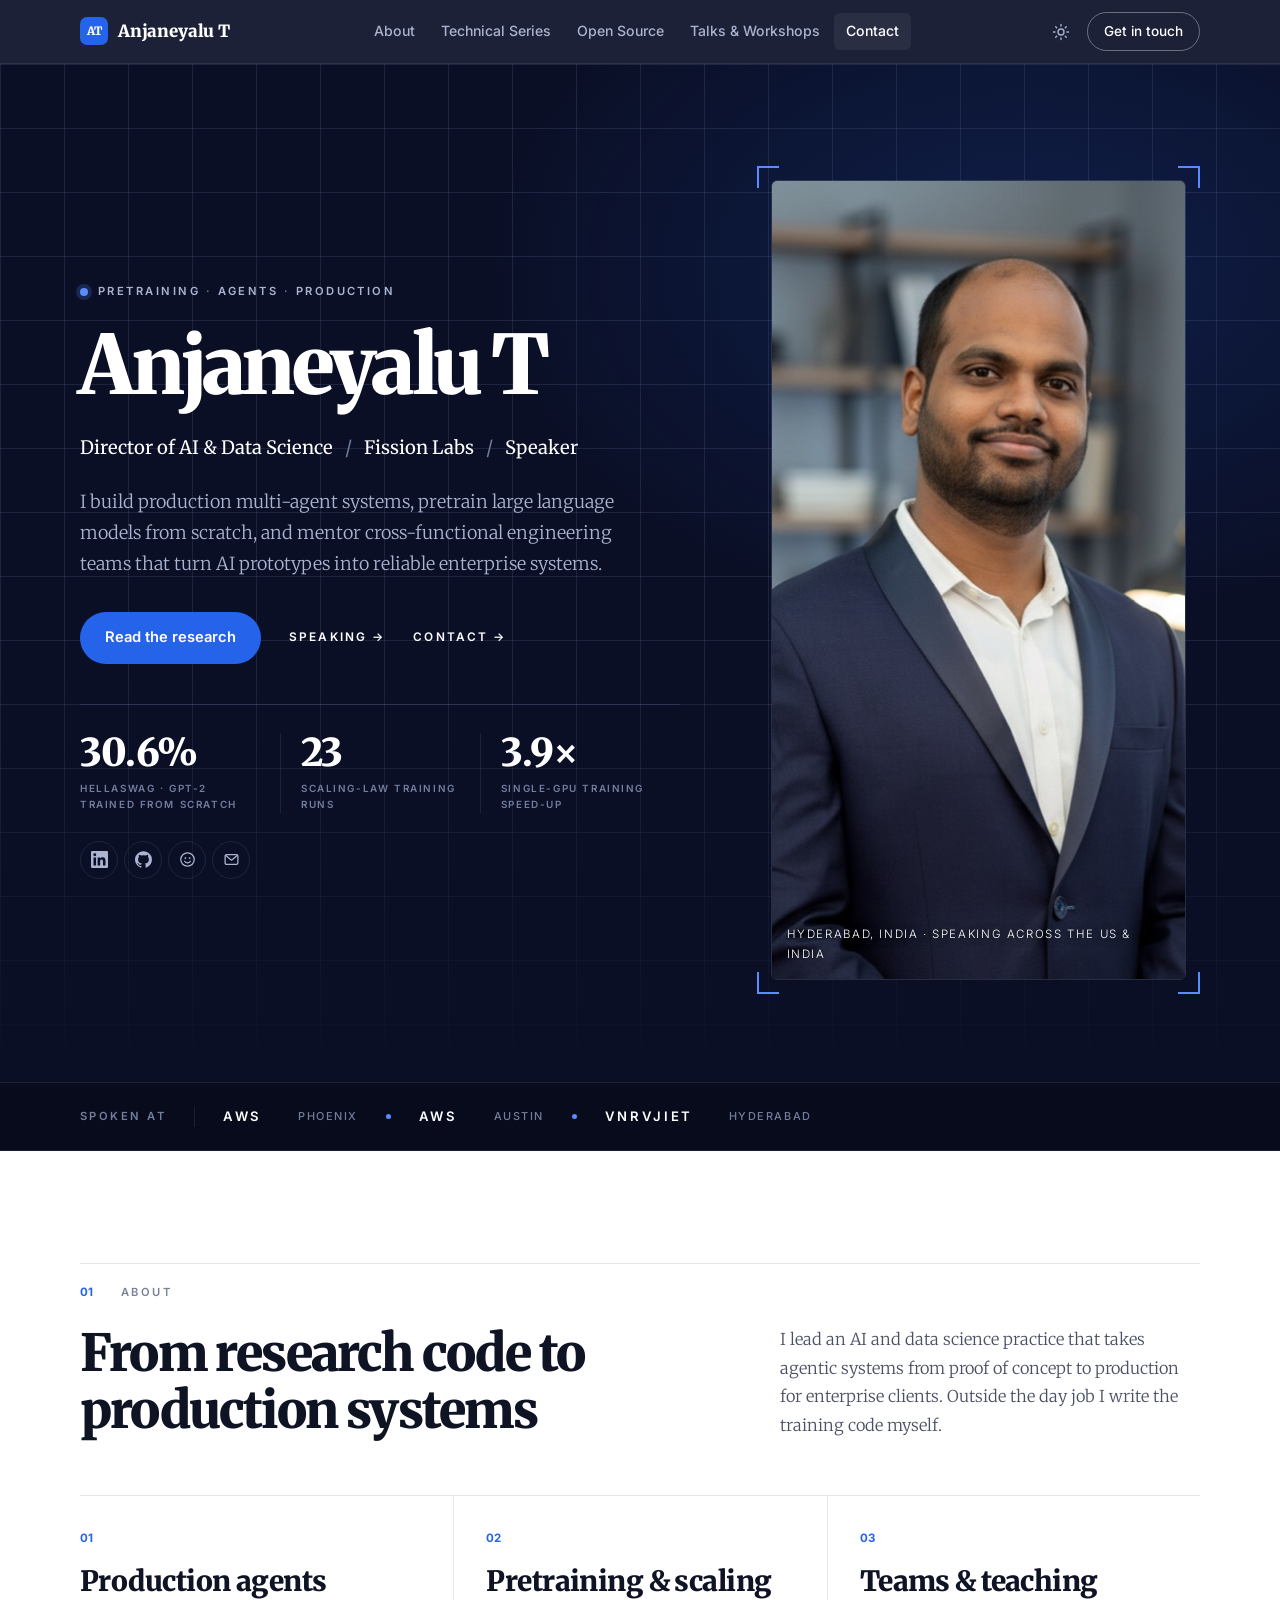
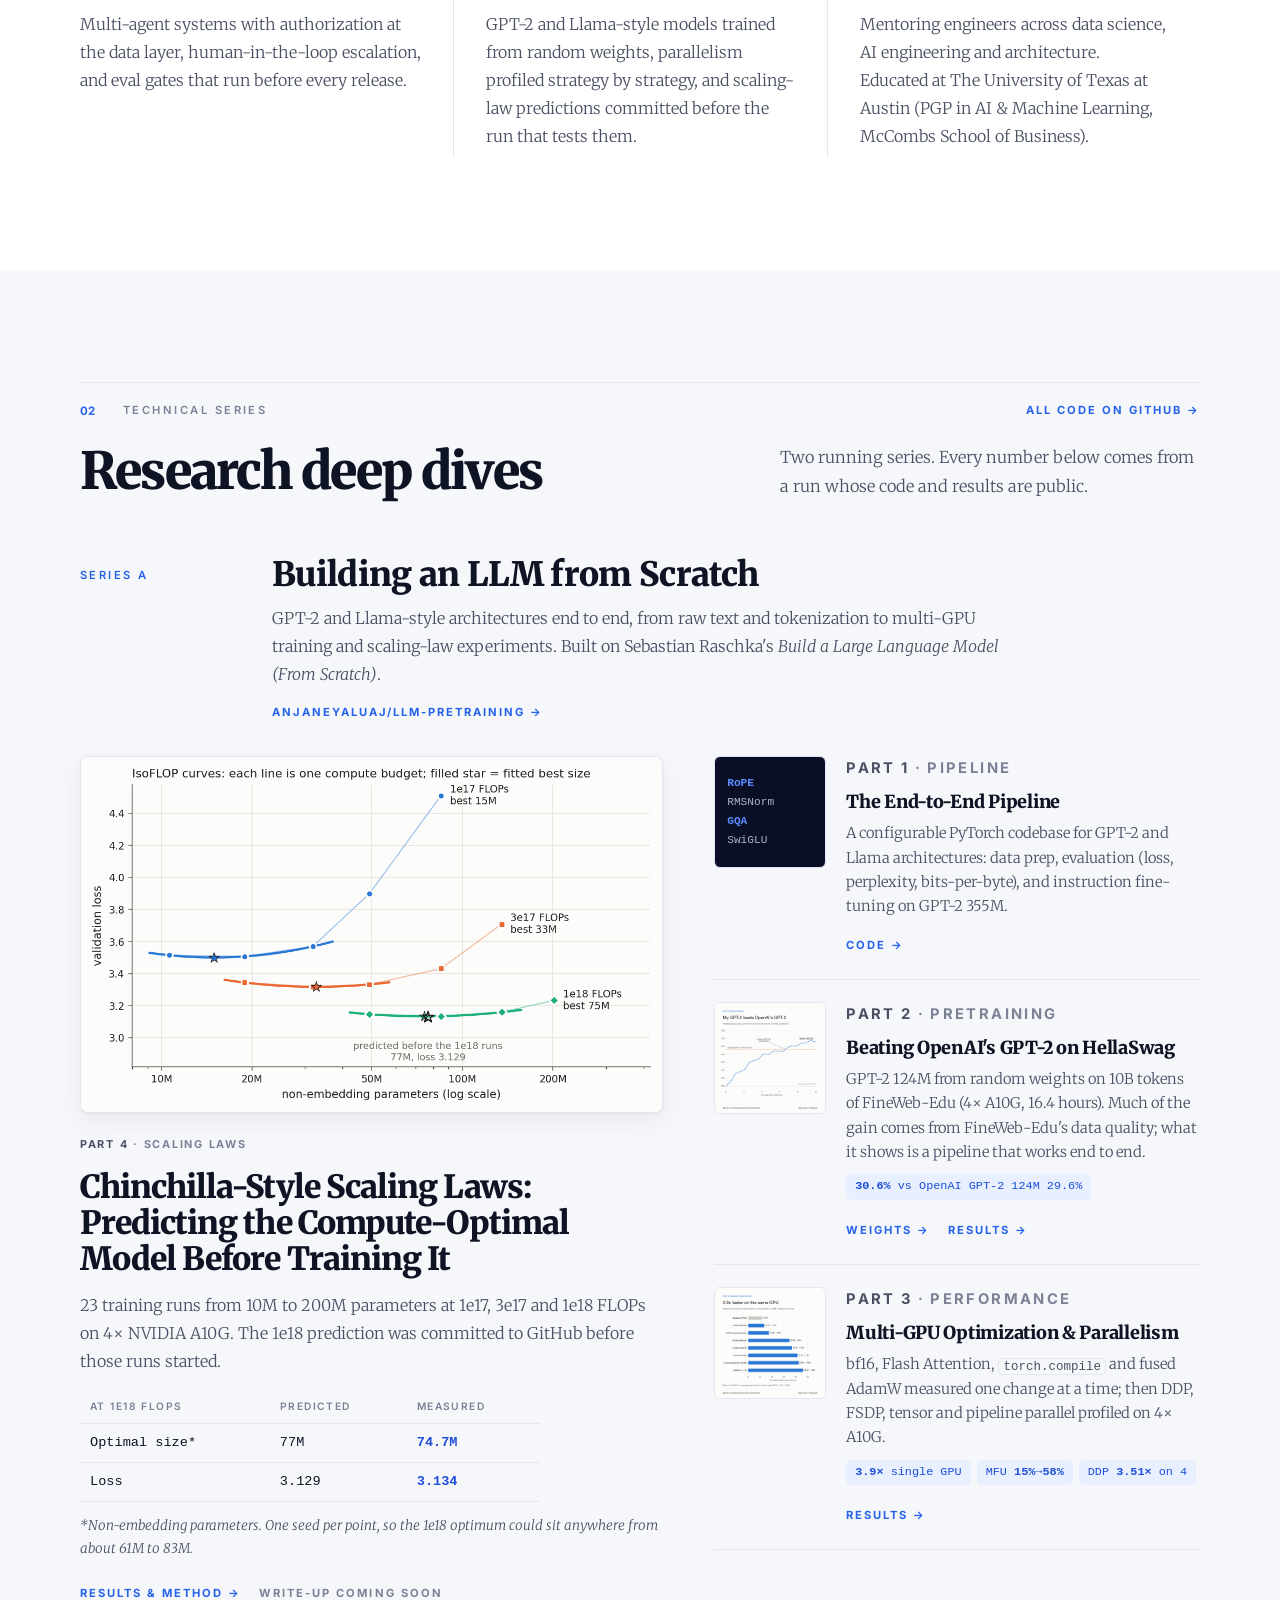
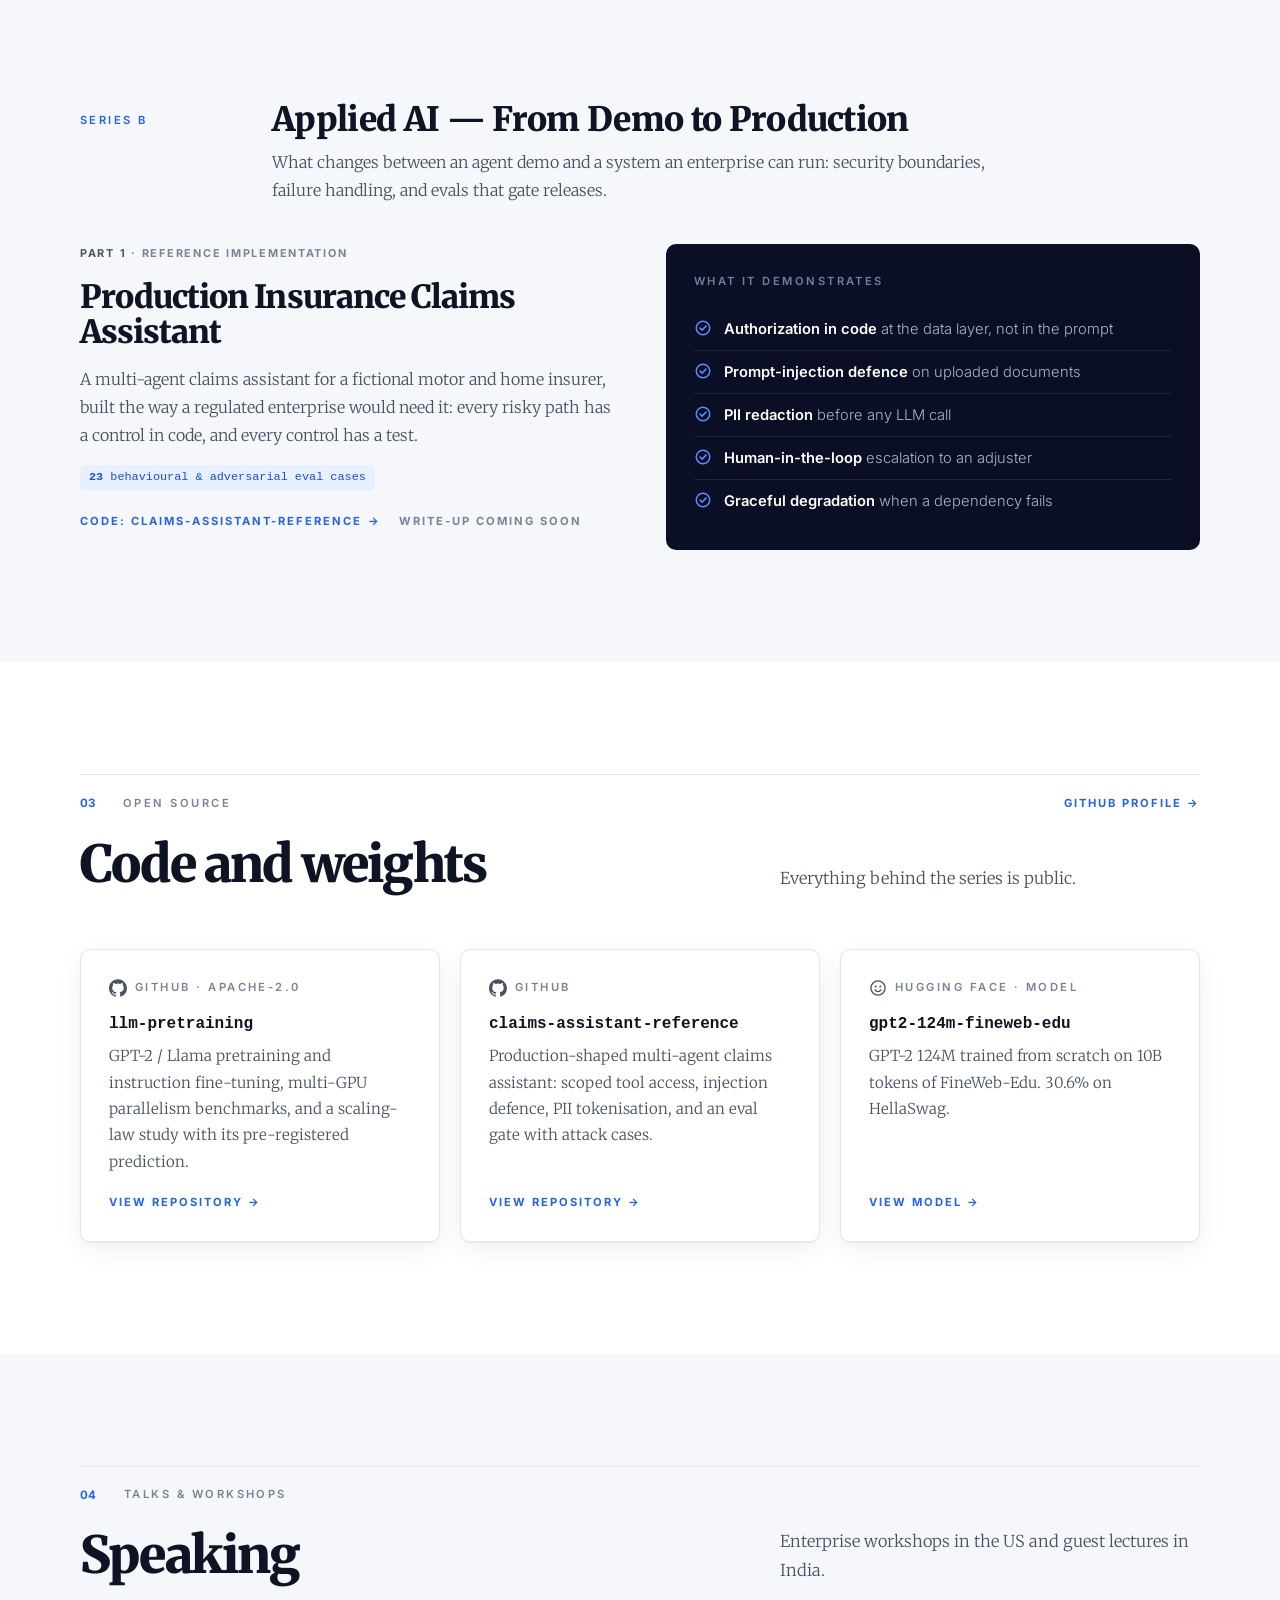
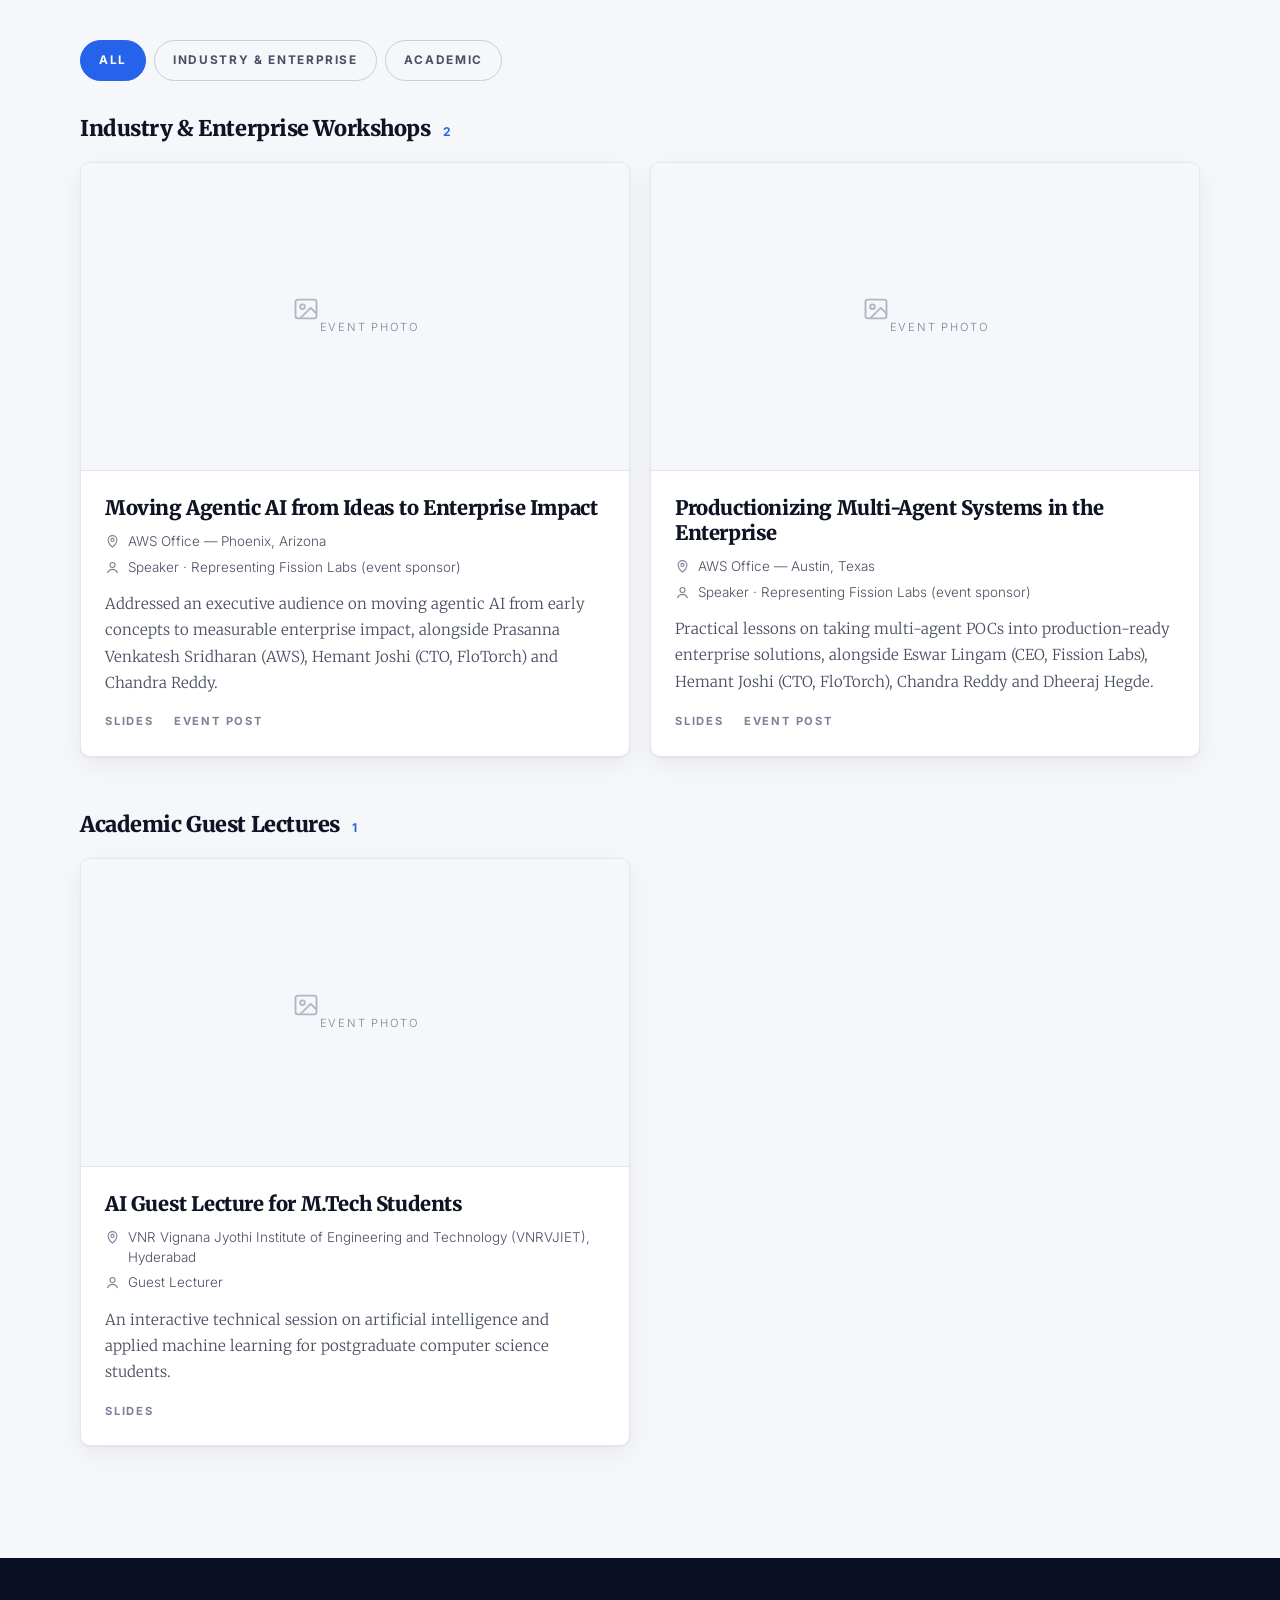
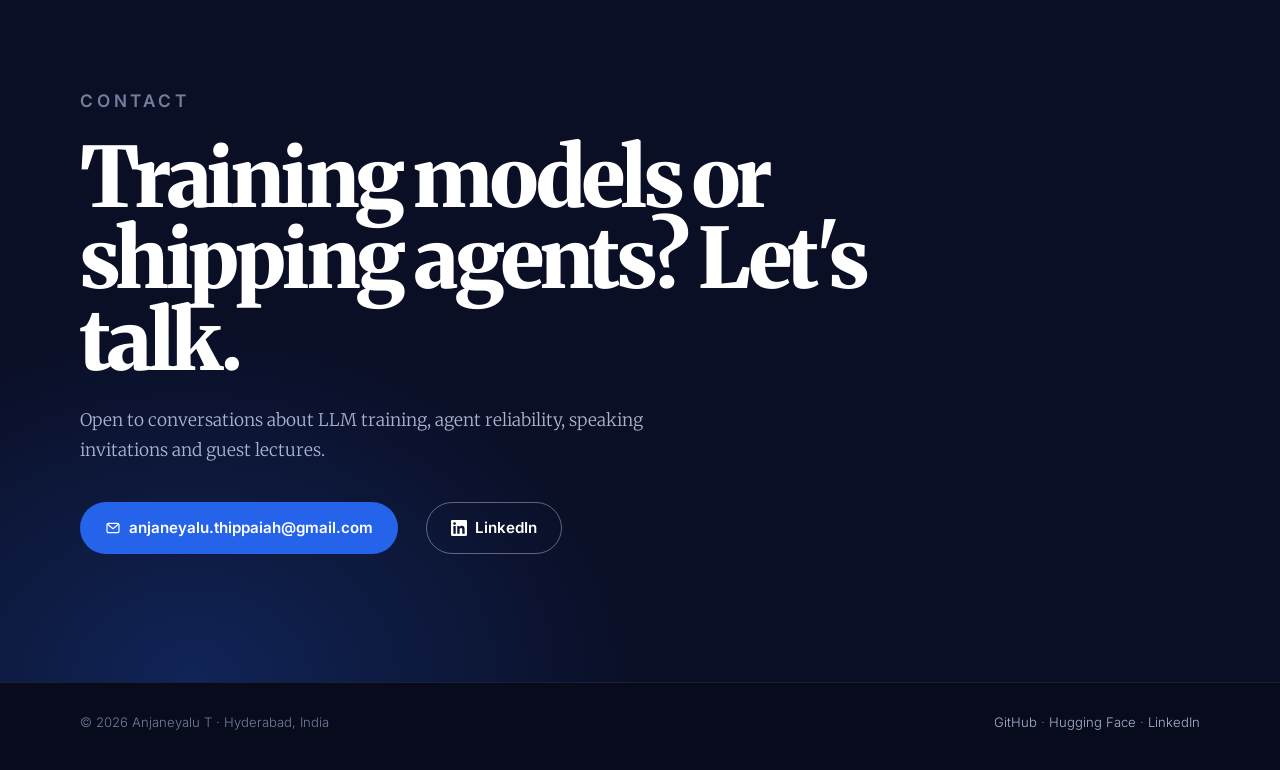
==== index.html @ 9c10d1bd "Redesign: navy hero, stats row, spoken-at strip, numbered sections, chart covers Co-Authored-By: Cla" ====
<!doctype html>
<html lang="en" data-theme="light">
<head>
  <meta charset="utf-8">
  <meta name="viewport" content="width=device-width, initial-scale=1">

  <!-- ===== SEO ===== -->
  <!-- When you connect a custom domain, replace every https://anjaneyaluaj.github.io/ below with it. -->
  <title>Anjaneyalu T — AI &amp; Data Science Leader</title>
  <meta name="description" content="Anjaneyalu T, Director of AI and Data Science at Fission Labs. Production multi-agent systems, LLM pretraining from scratch, scaling-law experiments, and engineering leadership. Hyderabad, India.">
  <meta name="author" content="Anjaneyalu T">
  <meta name="keywords" content="Anjaneyalu T, Anjaneyalu Thippaiah, AI, LLM, pretraining, GPT-2, scaling laws, multi-agent systems, Fission Labs, Hyderabad">
  <meta name="robots" content="index, follow">
  <link rel="canonical" href="https://anjaneyaluaj.github.io/">
  <meta name="theme-color" content="#0a0f26">

  <!-- ===== OpenGraph (LinkedIn, Slack, WhatsApp) ===== -->
  <meta property="og:type" content="profile">
  <meta property="og:site_name" content="Anjaneyalu T">
  <meta property="og:title" content="Anjaneyalu T — AI &amp; Data Science Leader">
  <meta property="og:description" content="Production multi-agent systems, LLMs pretrained from scratch, and the engineering teams that ship them. Director of AI and Data Science at Fission Labs.">
  <meta property="og:url" content="https://anjaneyaluaj.github.io/">
  <meta property="og:image" content="https://anjaneyaluaj.github.io/assets/og-image.png">
  <meta property="og:image:width" content="1200">
  <meta property="og:image:height" content="630">
  <meta property="og:image:alt" content="Anjaneyalu T — Director of AI and Data Science">
  <meta property="profile:first_name" content="Anjaneyalu">
  <meta name="twitter:card" content="summary_large_image">
  <meta name="twitter:title" content="Anjaneyalu T — AI &amp; Data Science Leader">
  <meta name="twitter:description" content="Production multi-agent systems, LLMs pretrained from scratch, and the engineering teams that ship them.">
  <meta name="twitter:image" content="https://anjaneyaluaj.github.io/assets/og-image.png">

  <!-- ===== Structured data (Google knowledge panel) ===== -->
  <script type="application/ld+json">
  {
    "@context": "https://schema.org",
    "@type": "Person",
    "name": "Anjaneyalu T",
    "alternateName": "Anjaneyalu Thippaiah",
    "jobTitle": "Director of AI and Data Science",
    "worksFor": { "@type": "Organization", "name": "Fission Labs" },
    "address": { "@type": "PostalAddress", "addressLocality": "Hyderabad", "addressCountry": "IN" },
    "alumniOf": { "@type": "CollegeOrUniversity", "name": "The University of Texas at Austin" },
    "url": "https://anjaneyaluaj.github.io/",
    "email": "mailto:anjaneyalu.thippaiah@gmail.com",
    "image": "https://anjaneyaluaj.github.io/assets/aj.jpg",
    "sameAs": [
      "https://www.linkedin.com/in/anjaneyalu-t-83615661",
      "https://github.com/AnjaneyaluAJ",
      "https://huggingface.co/Anjaneyalu"
    ]
  }
  </script>

  <link rel="icon" href="assets/favicon.svg" type="image/svg+xml">

  <!-- Set the theme before first paint (light by default; remembers the toggle) -->
  <script>
    try { var t = localStorage.getItem('theme'); if (t === 'dark' || t === 'light') document.documentElement.setAttribute('data-theme', t); } catch (e) {}
  </script>

  <link rel="preconnect" href="https://fonts.googleapis.com">
  <link rel="preconnect" href="https://fonts.gstatic.com" crossorigin>
  <link href="https://fonts.googleapis.com/css2?family=Inter:wght@400;500;600;700&family=Merriweather:wght@300;400;700;900&display=swap" rel="stylesheet">
  <link rel="stylesheet" href="assets/style.css">
</head>

<body>
  <!-- Icon sprite: referenced below with <svg><use href="#i-name"/></svg> -->
  <svg width="0" height="0" style="position:absolute" aria-hidden="true">
    <symbol id="i-linkedin" viewBox="0 0 24 24"><path fill="currentColor" d="M20.45 20.45h-3.56v-5.57c0-1.33-.02-3.04-1.85-3.04-1.85 0-2.14 1.45-2.14 2.94v5.67H9.35V9h3.41v1.56h.05c.48-.9 1.64-1.85 3.37-1.85 3.6 0 4.27 2.37 4.27 5.46v6.28zM5.34 7.43a2.06 2.06 0 1 1 0-4.130 2.06 2.06 0 0 1 0 4.13zM7.12 20.45H3.56V9h3.56v11.45zM22.22 0H1.77C.79 0 0 .77 0 1.73v20.54C0 23.23.79 24 1.77 24h20.45c.98 0 1.78-.77 1.78-1.73V1.73C24 .77 23.2 0 22.22 0z"/></symbol>
    <symbol id="i-github" viewBox="0 0 24 24"><path fill="currentColor" d="M12 .3a12 12 0 0 0-3.8 23.38c.6.12.83-.26.83-.57L9 21.07c-3.34.72-4.04-1.61-4.04-1.61-.55-1.39-1.34-1.76-1.34-1.76-1.08-.74.09-.73.09-.73 1.2.09 1.83 1.24 1.83 1.24 1.07 1.83 2.81 1.3 3.5 1 .1-.78.42-1.31.76-1.61-2.67-.3-5.47-1.33-5.47-5.93 0-1.31.47-2.38 1.24-3.22-.14-.3-.54-1.52.1-3.18 0 0 1-.32 3.3 1.23a11.5 11.5 0 0 1 6 0c2.28-1.55 3.29-1.23 3.29-1.23.64 1.66.24 2.88.12 3.18a4.65 4.65 0 0 1 1.23 3.22c0 4.61-2.8 5.63-5.48 5.92.42.36.81 1.1.81 2.22l-.01 3.29c0 .31.2.69.82.57A12 12 0 0 0 12 .3"/></symbol>
    <symbol id="i-hf" viewBox="0 0 24 24"><g fill="none" stroke="currentColor" stroke-width="1.8" stroke-linecap="round"><circle cx="12" cy="12" r="9.5"/><path d="M8 14.5c1 1.6 2.4 2.4 4 2.4s3-.8 4-2.4"/></g><circle cx="9" cy="10" r="1.3" fill="currentColor"/><circle cx="15" cy="10" r="1.3" fill="currentColor"/></symbol>
    <symbol id="i-mail" viewBox="0 0 24 24"><g fill="none" stroke="currentColor" stroke-width="1.8" stroke-linejoin="round"><rect x="3" y="5" width="18" height="14" rx="2"/><path d="m3.5 6 8.5 7 8.5-7"/></g></symbol>
    <symbol id="i-pin" viewBox="0 0 24 24"><g fill="none" stroke="currentColor" stroke-width="1.8"><path d="M12 21s7-6.1 7-11.5A7 7 0 0 0 5 9.5C5 14.9 12 21 12 21z"/><circle cx="12" cy="9.5" r="2.5"/></g></symbol>
    <symbol id="i-user" viewBox="0 0 24 24"><g fill="none" stroke="currentColor" stroke-width="1.8"><circle cx="12" cy="8" r="4"/><path d="M4 21c1.5-4 4.5-6 8-6s6.5 2 8 6"/></g></symbol>
    <symbol id="i-image" viewBox="0 0 24 24"><g fill="none" stroke="currentColor" stroke-width="1.6" stroke-linejoin="round"><rect x="3" y="4" width="18" height="16" rx="2"/><circle cx="9" cy="10" r="2"/><path d="m21 16-5-5-9 9"/></g></symbol>
    <symbol id="i-check" viewBox="0 0 24 24"><g fill="none" stroke="currentColor" stroke-width="2" stroke-linecap="round" stroke-linejoin="round"><circle cx="12" cy="12" r="9"/><path d="m8 12 2.8 2.8L16 9.5"/></g></symbol>
  </svg>

  <a class="skip-link" href="#main">Skip to content</a>

  <!-- ================= NAV ================= -->
  <header class="nav">
    <div class="container">
      <a class="brand" href="#top"><span class="brand-mark">AT</span>Anjaneyalu T</a>
      <nav aria-label="Primary">
        <ul class="nav-links" id="nav-links">
          <li><a href="#about">About</a></li>
          <li><a href="#series">Technical Series</a></li>
          <li><a href="#open-source">Open Source</a></li>
          <li><a href="#talks">Talks &amp; Workshops</a></li>
          <li><a href="#contact">Contact</a></li>
        </ul>
      </nav>
      <div class="nav-actions">
        <button class="icon-btn theme-toggle" id="theme-toggle" type="button" aria-label="Switch to dark mode">
          <svg class="sun" viewBox="0 0 24 24" fill="none" stroke="currentColor" stroke-width="1.8" stroke-linecap="round"><circle cx="12" cy="12" r="4"/><path d="M12 2v2M12 20v2M4.9 4.9l1.4 1.4M17.7 17.7l1.4 1.4M2 12h2M20 12h2M4.9 19.1l1.4-1.4M17.7 6.3l1.4-1.4"/></svg>
          <svg class="moon" viewBox="0 0 24 24" fill="none" stroke="currentColor" stroke-width="1.8" stroke-linejoin="round"><path d="M20.5 14.5A8.5 8.5 0 0 1 9.5 3.5a8.5 8.5 0 1 0 11 11z"/></svg>
        </button>
        <a class="nav-cta" href="#contact">Get in touch</a>
        <button class="icon-btn menu-toggle" id="menu-toggle" type="button" aria-label="Open menu" aria-expanded="false" aria-controls="nav-links">
          <svg viewBox="0 0 24 24" fill="none" stroke="currentColor" stroke-width="1.8" stroke-linecap="round"><path d="M4 7h16M4 12h16M4 17h16"/></svg>
        </button>
      </div>
    </div>
  </header>

  <main id="main">

    <!-- ================= HERO ================= -->
    <section class="hero" id="top">
      <div class="container">
        <div>
          <div class="hero-eyebrow">
            <span class="dot"></span>
            <p class="label">Pretraining <span class="sep">·</span> Agents <span class="sep">·</span> Production</p>
          </div>
          <h1>Anjaneyalu T</h1>
          <p class="roles">
            <span>Director of AI &amp; Data Science</span><span class="slash">/</span>
            <span>Fission Labs</span><span class="slash">/</span>
            <span>Speaker</span>
          </p>
          <p class="bio">
            I build production multi-agent systems, pretrain large language models from scratch, and mentor
            cross-functional engineering teams that turn AI prototypes into reliable enterprise systems.
          </p>
          <div class="hero-actions">
            <a class="pill" href="#series">Read the research</a>
            <a class="arrow-link" href="#talks">Speaking →</a>
            <a class="arrow-link" href="#contact">Contact →</a>
          </div>

          <div class="stats">
            <div class="stat"><div class="stat-num">30.6%</div><p class="label">HellaSwag · GPT-2 trained from scratch</p></div>
            <div class="stat"><div class="stat-num">23</div><p class="label">Scaling-law training runs</p></div>
            <div class="stat"><div class="stat-num">3.9×</div><p class="label">Single-GPU training speed-up</p></div>
          </div>

          <div class="socials">
            <a href="https://www.linkedin.com/in/anjaneyalu-t-83615661" target="_blank" rel="noopener me" aria-label="LinkedIn"><svg><use href="#i-linkedin"/></svg></a>
            <a href="https://github.com/AnjaneyaluAJ" target="_blank" rel="noopener me" aria-label="GitHub"><svg><use href="#i-github"/></svg></a>
            <a href="https://huggingface.co/Anjaneyalu" target="_blank" rel="noopener me" aria-label="Hugging Face"><svg><use href="#i-hf"/></svg></a>
            <a href="mailto:anjaneyalu.thippaiah@gmail.com" aria-label="Email"><svg><use href="#i-mail"/></svg></a>
          </div>
        </div>

        <!-- To use a stage photo instead, swap the src (a 4:5 portrait crop looks best). -->
        <figure class="frame">
          <img src="assets/aj-hero.jpg" width="640" height="800" alt="Portrait of Anjaneyalu T">
          <span class="c tl"></span><span class="c tr"></span><span class="c bl"></span><span class="c br"></span>
          <figcaption>Hyderabad, India · Speaking across the US &amp; India</figcaption>
        </figure>
      </div>
    </section>

    <!-- ================= SPOKEN AT ================= -->
    <div class="strip" aria-label="Spoken at">
      <div class="container">
        <p class="label">Spoken at</p>
        <ul>
          <li>AWS<small>Phoenix</small></li>
          <li>AWS<small>Austin</small></li>
          <li>VNRVJIET<small>Hyderabad</small></li>
        </ul>
      </div>
    </div>

    <!-- ================= 01 ABOUT ================= -->
    <section class="section" id="about">
      <div class="container">
        <div class="sec-head">
          <div class="left"><span class="sec-num">01</span><p class="label">About</p></div>
        </div>
        <div class="sec-title">
          <h2>From research code to production systems</h2>
          <p>
            I lead an AI and data science practice that takes agentic systems from proof of concept to production
            for enterprise clients. Outside the day job I write the training code myself.
          </p>
        </div>
        <div class="pillars">
          <div class="pillar">
            <span class="n">01</span>
            <h3>Production agents</h3>
            <p>Multi-agent systems with authorization at the data layer, human-in-the-loop escalation, and eval gates that run before every release.</p>
          </div>
          <div class="pillar">
            <span class="n">02</span>
            <h3>Pretraining &amp; scaling</h3>
            <p>GPT-2 and Llama-style models trained from random weights, parallelism profiled strategy by strategy, and scaling-law predictions committed before the run that tests them.</p>
          </div>
          <div class="pillar">
            <span class="n">03</span>
            <h3>Teams &amp; teaching</h3>
            <p>Mentoring engineers across data science, AI engineering and architecture. Educated at The University of Texas at Austin (PGP in AI &amp; Machine Learning, McCombs School of Business).</p>
          </div>
        </div>
      </div>
    </section>

    <!-- ================= 02 TECHNICAL SERIES ================= -->
    <section class="section alt" id="series">
      <div class="container">
        <div class="sec-head">
          <div class="left"><span class="sec-num">02</span><p class="label">Technical Series</p></div>
          <a class="sec-link" href="https://github.com/AnjaneyaluAJ" target="_blank" rel="noopener">All code on GitHub →</a>
        </div>
        <div class="sec-title">
          <h2>Research deep dives</h2>
          <p>Two running series. Every number below comes from a run whose code and results are public.</p>
        </div>

        <!-- Series A -->
        <div class="series">
          <div class="series-intro">
            <p class="label">Series A</p>
            <div>
              <h3>Building an LLM from Scratch</h3>
              <p>
                GPT-2 and Llama-style architectures end to end, from raw text and tokenization to multi-GPU training
                and scaling-law experiments. Built on Sebastian Raschka's <em>Build a Large Language Model (From Scratch)</em>.
              </p>
              <a class="meta-link" href="https://github.com/AnjaneyaluAJ/llm-pretraining" target="_blank" rel="noopener">AnjaneyaluAJ/llm-pretraining →</a>
            </div>
          </div>

          <div class="feature-grid">
            <!-- Featured: Part 4 -->
            <article class="featured">
              <a class="cover" href="https://github.com/AnjaneyaluAJ/llm-pretraining/tree/main/results/step3_scaling" target="_blank" rel="noopener" style="display:block">
                <img src="assets/charts/isoflop.png" width="1080" height="660" alt="IsoFLOP curves at 1e17, 3e17 and 1e18 FLOPs, with the best model size marked on each" loading="lazy">
              </a>
              <p class="kicker">Part 4 <span class="muted">· Scaling laws</span></p>
              <h4>Chinchilla-Style Scaling Laws: Predicting the Compute-Optimal Model Before Training It</h4>
              <p>
                23 training runs from 10M to 200M parameters at 1e17, 3e17 and 1e18 FLOPs on 4× NVIDIA A10G. The 1e18
                prediction was committed to GitHub before those runs started.
              </p>
              <table class="pred">
                <thead><tr><th>At 1e18 FLOPs</th><th>Predicted</th><th>Measured</th></tr></thead>
                <tbody>
                  <tr><td>Optimal size*</td><td>77M</td><td class="hit">74.7M</td></tr>
                  <tr><td>Loss</td><td>3.129</td><td class="hit">3.134</td></tr>
                </tbody>
              </table>
              <p class="note">*Non-embedding parameters. One seed per point, so the 1e18 optimum could sit anywhere from about 61M to 83M.</p>
              <div class="read-more">
                <a href="https://github.com/AnjaneyaluAJ/llm-pretraining/tree/main/results/step3_scaling" target="_blank" rel="noopener">Results &amp; method →</a>
                <!-- TODO: link the write-up -->
                <span class="soon">Write-up coming soon</span>
              </div>
            </article>

            <!-- Parts 1–3 -->
            <div class="list">
              <article class="row">
                <div class="thumb code" aria-hidden="true"><span><b>RoPE</b></span><span>RMSNorm</span><span><b>GQA</b></span><span>SwiGLU</span></div>
                <div>
                  <p class="kicker">Part 1 <span class="muted">· Pipeline</span></p>
                  <h4>The End-to-End Pipeline</h4>
                  <p>A configurable PyTorch codebase for GPT-2 and Llama architectures: data prep, evaluation (loss, perplexity, bits-per-byte), and instruction fine-tuning on GPT-2 355M.</p>
                  <div class="read-more"><a href="https://github.com/AnjaneyaluAJ/llm-pretraining" target="_blank" rel="noopener">Code →</a></div>
                </div>
              </article>

              <article class="row">
                <div class="thumb"><img src="assets/charts/hellaswag.png" width="600" height="600" alt="" loading="lazy"></div>
                <div>
                  <p class="kicker">Part 2 <span class="muted">· Pretraining</span></p>
                  <h4>Beating OpenAI's GPT-2 on HellaSwag</h4>
                  <p>GPT-2 124M from random weights on 10B tokens of FineWeb-Edu (4× A10G, 16.4 hours). Much of the gain comes from FineWeb-Edu's data quality; what it shows is a pipeline that works end to end.</p>
                  <ul class="metrics"><li class="metric"><b>30.6%</b> vs OpenAI GPT-2 124M 29.6%</li></ul>
                  <div class="read-more">
                    <a href="https://huggingface.co/Anjaneyalu/gpt2-124m-fineweb-edu" target="_blank" rel="noopener">Weights →</a>
                    <a href="https://github.com/AnjaneyaluAJ/llm-pretraining/tree/main/results/gpt2_124m_fineweb" target="_blank" rel="noopener">Results →</a>
                  </div>
                </div>
              </article>

              <article class="row">
                <div class="thumb"><img src="assets/charts/speedup.png" width="600" height="600" alt="" loading="lazy"></div>
                <div>
                  <p class="kicker">Part 3 <span class="muted">· Performance</span></p>
                  <h4>Multi-GPU Optimization &amp; Parallelism</h4>
                  <p>bf16, Flash Attention, <code>torch.compile</code> and fused AdamW measured one change at a time; then DDP, FSDP, tensor and pipeline parallel profiled on 4× A10G.</p>
                  <ul class="metrics"><li class="metric"><b>3.9×</b> single GPU</li><li class="metric">MFU <b>15%→58%</b></li><li class="metric">DDP <b>3.51×</b> on 4</li></ul>
                  <div class="read-more"><a href="https://github.com/AnjaneyaluAJ/llm-pretraining/tree/main/results/step2_performance" target="_blank" rel="noopener">Results →</a></div>
                </div>
              </article>
            </div>
          </div>
        </div>

        <!-- Series B -->
        <div class="series">
          <div class="series-intro">
            <p class="label">Series B</p>
            <div>
              <h3>Applied AI — From Demo to Production</h3>
              <p>What changes between an agent demo and a system an enterprise can run: security boundaries, failure handling, and evals that gate releases.</p>
            </div>
          </div>

          <article class="split">
            <div>
              <p class="kicker">Part 1 <span class="muted">· Reference implementation</span></p>
              <h4>Production Insurance Claims Assistant</h4>
              <p>
                A multi-agent claims assistant for a fictional motor and home insurer, built the way a regulated
                enterprise would need it: every risky path has a control in code, and every control has a test.
              </p>
              <ul class="metrics"><li class="metric"><b>23</b> behavioural &amp; adversarial eval cases</li></ul>
              <div class="read-more">
                <a href="https://github.com/AnjaneyaluAJ/claims-assistant-reference" target="_blank" rel="noopener">Code: claims-assistant-reference →</a>
                <span class="soon">Write-up coming soon</span>
              </div>
            </div>
            <div class="panel">
              <p class="label">What it demonstrates</p>
              <ul>
                <li><svg><use href="#i-check"/></svg><span><b>Authorization in code</b> at the data layer, not in the prompt</span></li>
                <li><svg><use href="#i-check"/></svg><span><b>Prompt-injection defence</b> on uploaded documents</span></li>
                <li><svg><use href="#i-check"/></svg><span><b>PII redaction</b> before any LLM call</span></li>
                <li><svg><use href="#i-check"/></svg><span><b>Human-in-the-loop</b> escalation to an adjuster</span></li>
                <li><svg><use href="#i-check"/></svg><span><b>Graceful degradation</b> when a dependency fails</span></li>
              </ul>
            </div>
          </article>
        </div>
      </div>
    </section>

    <!-- ================= 03 OPEN SOURCE ================= -->
    <section class="section" id="open-source">
      <div class="container">
        <div class="sec-head">
          <div class="left"><span class="sec-num">03</span><p class="label">Open Source</p></div>
          <a class="sec-link" href="https://github.com/AnjaneyaluAJ" target="_blank" rel="noopener">GitHub profile →</a>
        </div>
        <div class="sec-title">
          <h2>Code and weights</h2>
          <p>Everything behind the series is public.</p>
        </div>
        <div class="repo-grid">
          <a class="repo" href="https://github.com/AnjaneyaluAJ/llm-pretraining" target="_blank" rel="noopener">
            <div class="kind"><svg><use href="#i-github"/></svg><span class="label">GitHub · Apache-2.0</span></div>
            <h3>llm-pretraining</h3>
            <p>GPT-2 / Llama pretraining and instruction fine-tuning, multi-GPU parallelism benchmarks, and a scaling-law study with its pre-registered prediction.</p>
            <span class="go">View repository →</span>
          </a>
          <a class="repo" href="https://github.com/AnjaneyaluAJ/claims-assistant-reference" target="_blank" rel="noopener">
            <div class="kind"><svg><use href="#i-github"/></svg><span class="label">GitHub</span></div>
            <h3>claims-assistant-reference</h3>
            <p>Production-shaped multi-agent claims assistant: scoped tool access, injection defence, PII tokenisation, and an eval gate with attack cases.</p>
            <span class="go">View repository →</span>
          </a>
          <a class="repo" href="https://huggingface.co/Anjaneyalu/gpt2-124m-fineweb-edu" target="_blank" rel="noopener">
            <div class="kind"><svg><use href="#i-hf"/></svg><span class="label">Hugging Face · Model</span></div>
            <h3>gpt2-124m-fineweb-edu</h3>
            <p>GPT-2 124M trained from scratch on 10B tokens of FineWeb-Edu. 30.6% on HellaSwag.</p>
            <span class="go">View model →</span>
          </a>
        </div>
      </div>
    </section>

    <!-- ================= 04 TALKS ================= -->
    <section class="section alt" id="talks">
      <div class="container">
        <div class="sec-head">
          <div class="left"><span class="sec-num">04</span><p class="label">Talks &amp; Workshops</p></div>
        </div>
        <div class="sec-title">
          <h2>Speaking</h2>
          <p>Enterprise workshops in the US and guest lectures in India.</p>
        </div>

        <div class="filters" role="group" aria-label="Filter talks">
          <button class="filter" type="button" data-filter="all" aria-pressed="true">All</button>
          <button class="filter" type="button" data-filter="industry" aria-pressed="false">Industry &amp; Enterprise</button>
          <button class="filter" type="button" data-filter="academic" aria-pressed="false">Academic</button>
        </div>

        <!-- ---------- Industry ---------- -->
        <div class="talk-group" data-group="industry">
          <div class="group-head"><h3>Industry &amp; Enterprise Workshops</h3><span class="count"></span></div>
          <div class="talks">
            <article class="talk">
              <!-- PHOTO: replace this div's contents with <img src="assets/talks/phoenix.jpg" alt="Speaking at AWS Phoenix"> -->
              <div class="talk-photo"><div><svg><use href="#i-image"/></svg>Event photo</div></div>
              <div class="talk-body">
                <h4>Moving Agentic AI from Ideas to Enterprise Impact</h4>
                <ul class="talk-meta">
                  <li><svg><use href="#i-pin"/></svg>AWS Office — Phoenix, Arizona</li>
                  <li><svg><use href="#i-user"/></svg>Speaker · Representing Fission Labs (event sponsor)</li>
                </ul>
                <p>Addressed an executive audience on moving agentic AI from early concepts to measurable enterprise impact, alongside Prasanna Venkatesh Sridharan (AWS), Hemant Joshi (CTO, FloTorch) and Chandra Reddy.</p>
                <div class="talk-links">
                  <a class="placeholder-link" href="#" aria-disabled="true">Slides</a>
                  <a class="placeholder-link" href="#" aria-disabled="true">Event post</a>
                </div>
              </div>
            </article>

            <article class="talk">
              <!-- PHOTO: replace this div's contents with <img src="assets/talks/austin.jpg" alt="Speaking at AWS Austin"> -->
              <div class="talk-photo"><div><svg><use href="#i-image"/></svg>Event photo</div></div>
              <div class="talk-body">
                <h4>Productionizing Multi-Agent Systems in the Enterprise</h4>
                <ul class="talk-meta">
                  <li><svg><use href="#i-pin"/></svg>AWS Office — Austin, Texas</li>
                  <li><svg><use href="#i-user"/></svg>Speaker · Representing Fission Labs (event sponsor)</li>
                </ul>
                <p>Practical lessons on taking multi-agent POCs into production-ready enterprise solutions, alongside Eswar Lingam (CEO, Fission Labs), Hemant Joshi (CTO, FloTorch), Chandra Reddy and Dheeraj Hegde.</p>
                <div class="talk-links">
                  <a class="placeholder-link" href="#" aria-disabled="true">Slides</a>
                  <a class="placeholder-link" href="#" aria-disabled="true">Event post</a>
                </div>
              </div>
            </article>
          </div>
        </div>

        <!-- ---------- Academic ---------- -->
        <div class="talk-group" data-group="academic">
          <div class="group-head"><h3>Academic Guest Lectures</h3><span class="count"></span></div>
          <div class="talks">
            <article class="talk">
              <!-- PHOTO: replace this div's contents with <img src="assets/talks/vnrvjiet.jpg" alt="Guest lecture at VNRVJIET"> -->
              <div class="talk-photo"><div><svg><use href="#i-image"/></svg>Event photo</div></div>
              <div class="talk-body">
                <h4>AI Guest Lecture for M.Tech Students</h4>
                <ul class="talk-meta">
                  <li><svg><use href="#i-pin"/></svg>VNR Vignana Jyothi Institute of Engineering and Technology (VNRVJIET), Hyderabad</li>
                  <li><svg><use href="#i-user"/></svg>Guest Lecturer</li>
                </ul>
                <p>An interactive technical session on artificial intelligence and applied machine learning for postgraduate computer science students.</p>
                <div class="talk-links">
                  <a class="placeholder-link" href="#" aria-disabled="true">Slides</a>
                </div>
              </div>
            </article>

            <!-- =====================================================================
                 TEMPLATE: copy everything between the START and END lines, paste it
                 above this comment (outside the comment), and fill in the fields.
                 To add an industry talk instead, paste it inside the Industry group.
                 The count next to the group heading updates by itself. If the talk
                 belongs in the "Spoken at" strip near the top, add an <li> there too.

            ===== START =====
            <article class="talk">
              <div class="talk-photo"><img src="assets/talks/FILENAME.jpg" alt="DESCRIBE THE PHOTO"></div>
              <div class="talk-body">
                <h4>TALK TITLE</h4>
                <ul class="talk-meta">
                  <li><svg><use href="#i-pin"/></svg>INSTITUTION, CITY</li>
                  <li><svg><use href="#i-user"/></svg>Guest Lecturer</li>
                </ul>
                <p>One or two sentences on the audience and what the session covered.</p>
                <div class="talk-links">
                  <a href="SLIDES_URL" target="_blank" rel="noopener">Slides</a>
                </div>
              </div>
            </article>
            ===== END =====
            ====================================================================== -->
          </div>
        </div>
      </div>
    </section>

    <!-- ================= CONTACT ================= -->
    <section class="cta" id="contact">
      <div class="container">
        <p class="label">Contact</p>
        <h2>Training models or shipping agents? Let's talk.</h2>
        <p>Open to conversations about LLM training, agent reliability, speaking invitations and guest lectures.</p>
        <div class="hero-actions">
          <a class="pill" href="mailto:anjaneyalu.thippaiah@gmail.com"><svg><use href="#i-mail"/></svg>anjaneyalu.thippaiah@gmail.com</a>
          <a class="pill pill-ghost" href="https://www.linkedin.com/in/anjaneyalu-t-83615661" target="_blank" rel="noopener"><svg><use href="#i-linkedin"/></svg>LinkedIn</a>
        </div>
      </div>
    </section>
  </main>

  <footer>
    <div class="container">
      <span>© <span id="year">2026</span> Anjaneyalu T · Hyderabad, India</span>
      <span><a href="https://github.com/AnjaneyaluAJ" target="_blank" rel="noopener">GitHub</a> · <a href="https://huggingface.co/Anjaneyalu" target="_blank" rel="noopener">Hugging Face</a> · <a href="https://www.linkedin.com/in/anjaneyalu-t-83615661" target="_blank" rel="noopener">LinkedIn</a></span>
    </div>
  </footer>

  <script src="assets/main.js" defer></script>
</body>
</html>
---- assets/style.css ----
/* ==========================================================================
   Anjaneyalu T — personal site
   Plain CSS, no build step. Colours are tokens on :root; dark mode swaps them.
   The hero, nav, "spoken at" strip, contact band and footer are always navy.
   ========================================================================== */

:root {
  /* Light sections */
  --bg: #ffffff;
  --bg-alt: #f6f7fb;
  --surface: #ffffff;
  --text: #0f1424;
  --text-2: #4a5063;
  --text-3: #7c8296;
  --border: #e3e6ee;
  --border-strong: #c9cedb;
  --primary: #2563eb;
  --primary-hover: #1d4ed8;
  --metric: #1d4ed8;
  --metric-soft: #e8efff;
  --shadow: 0 1px 2px rgba(15, 20, 36, .05), 0 8px 24px rgba(15, 20, 36, .06);

  /* Navy bands (same in both themes) */
  --navy: #0a0f26;
  --navy-2: #070b1c;
  --navy-line: rgba(148, 163, 214, .14);
  --on-navy: #ffffff;
  --on-navy-2: #aab3cf;
  --on-navy-3: #737d9c;
  --navy-accent: #5b8cff;

  --serif: "Merriweather", Georgia, "Times New Roman", serif;
  --sans: "Inter", system-ui, -apple-system, "Segoe UI", Roboto, sans-serif;
  --mono: ui-monospace, "SF Mono", Menlo, Consolas, monospace;

  --max: 1200px;
  --gutter: clamp(16px, 4vw, 40px);
  --nav-h: 64px;
  color-scheme: light;
}

:root[data-theme="dark"] {
  --bg: #0d1120;
  --bg-alt: #111628;
  --surface: #151b30;
  --text: #eef0f6;
  --text-2: #b3b9cc;
  --text-3: #7f879f;
  --border: #232a42;
  --border-strong: #333b57;
  --primary: #5b8cff;
  --primary-hover: #7aa2ff;
  --metric: #8fb0ff;
  --metric-soft: #1a2445;
  --shadow: none;
  color-scheme: dark;
}

*, *::before, *::after { box-sizing: border-box; }

html {
  scroll-behavior: smooth;
  scroll-padding-top: calc(var(--nav-h) + 12px);
  -webkit-text-size-adjust: 100%;
}
@media (prefers-reduced-motion: reduce) { html { scroll-behavior: auto; } }

body {
  margin: 0;
  background: var(--bg);
  color: var(--text);
  font-family: var(--serif);
  font-weight: 300;
  font-size: 16px;
  line-height: 1.75;
  -webkit-font-smoothing: antialiased;
}

a { color: var(--primary); text-decoration: none; }
a:hover { text-decoration: underline; text-underline-offset: 3px; }
:focus-visible { outline: 2px solid var(--primary); outline-offset: 3px; border-radius: 4px; }
img { max-width: 100%; display: block; }
strong, b { font-weight: 700; }
code { font-family: var(--mono); font-size: .85em; background: var(--bg-alt); border: 1px solid var(--border); padding: .05em .35em; border-radius: 4px; }

.container { max-width: var(--max); margin: 0 auto; padding: 0 var(--gutter); }

.skip-link {
  position: absolute; left: -9999px; top: 8px; z-index: 100;
  background: var(--primary); color: #fff; padding: 8px 14px; border-radius: 6px; font-family: var(--sans);
}
.skip-link:focus { left: 8px; }

/* Small spaced uppercase label used throughout */
.label {
  font-family: var(--sans); font-size: .7rem; font-weight: 600;
  letter-spacing: .22em; text-transform: uppercase;
  color: var(--text-3); margin: 0;
}

h1, h2, h3, h4 { font-family: var(--serif); font-weight: 900; letter-spacing: -.02em; line-height: 1.12; margin: 0; color: var(--text); }

/* ---------- Navbar (navy) ---------- */
.nav {
  position: sticky; top: 0; z-index: 50; height: var(--nav-h);
  background: color-mix(in srgb, var(--navy) 92%, transparent);
  backdrop-filter: saturate(160%) blur(10px);
  -webkit-backdrop-filter: saturate(160%) blur(10px);
  border-bottom: 1px solid var(--navy-line);
  font-family: var(--sans);
}
.nav .container { height: 100%; display: flex; align-items: center; justify-content: space-between; gap: 16px; }
.brand { display: flex; align-items: center; gap: 10px; color: var(--on-navy); font-family: var(--serif); font-weight: 900; font-size: 1.05rem; letter-spacing: -.01em; }
.brand:hover { text-decoration: none; }
.brand-mark { width: 28px; height: 28px; border-radius: 7px; background: var(--primary); color: #fff; display: grid; place-items: center; font-size: .72rem; letter-spacing: 0; }
.nav-links { display: flex; align-items: center; gap: 2px; list-style: none; margin: 0; padding: 0; }
.nav-links a { display: block; padding: 6px 12px; border-radius: 6px; color: var(--on-navy-2); font-size: .88rem; font-weight: 500; }
.nav-links a:hover, .nav-links a.active { color: var(--on-navy); text-decoration: none; background: rgba(255, 255, 255, .06); }
.nav-actions { display: flex; align-items: center; gap: 8px; }

.icon-btn {
  width: 36px; height: 36px; display: inline-grid; place-items: center;
  border: 0; border-radius: 8px; background: transparent; color: var(--on-navy-2); cursor: pointer;
}
.icon-btn:hover { color: var(--on-navy); background: rgba(255, 255, 255, .06); }
.icon-btn svg { width: 18px; height: 18px; }
.theme-toggle .moon { display: none; }
:root[data-theme="dark"] .theme-toggle .sun { display: none; }
:root[data-theme="dark"] .theme-toggle .moon { display: block; }
.nav-cta {
  font-size: .85rem; font-weight: 500; color: var(--on-navy);
  border: 1px solid rgba(255, 255, 255, .35); border-radius: 999px; padding: 7px 16px;
}
.nav-cta:hover { text-decoration: none; border-color: #fff; }
.menu-toggle { display: none; }

@media (max-width: 900px) {
  .menu-toggle { display: inline-grid; }
  .nav-cta { display: none; }
  .nav-links {
    position: absolute; top: var(--nav-h); left: 0; right: 0;
    flex-direction: column; align-items: stretch; gap: 0;
    background: var(--navy); border-bottom: 1px solid var(--navy-line);
    padding: 8px var(--gutter) 16px; display: none;
  }
  .nav-links.open { display: flex; }
  .nav-links a { padding: 12px 8px; font-size: 1rem; }
}

/* ---------- Hero (navy) ---------- */
.hero {
  position: relative; overflow: hidden;
  background:
    radial-gradient(ellipse 60% 50% at 80% 20%, rgba(37, 99, 235, .18), transparent 70%),
    linear-gradient(var(--navy-line) 1px, transparent 1px) 0 0 / 64px 64px,
    linear-gradient(90deg, var(--navy-line) 1px, transparent 1px) 0 0 / 64px 64px,
    var(--navy);
  color: var(--on-navy);
  padding: clamp(56px, 8vw, 104px) 0 clamp(56px, 7vw, 88px);
}
.hero::after { /* fade the grid out toward the bottom */
  content: ""; position: absolute; inset: auto 0 0 0; height: 40%;
  background: linear-gradient(transparent, var(--navy)); pointer-events: none;
}
.hero .container { position: relative; z-index: 1; display: grid; grid-template-columns: minmax(0, 1.15fr) minmax(0, .85fr); gap: clamp(40px, 6vw, 80px); align-items: center; }

.hero-eyebrow { display: flex; align-items: center; gap: 10px; color: var(--on-navy-2); margin-bottom: 24px; }
.hero-eyebrow .dot { width: 8px; height: 8px; border-radius: 50%; background: var(--navy-accent); box-shadow: 0 0 0 4px rgba(91, 140, 255, .2); }
.hero-eyebrow .label { color: var(--on-navy-2); }
.hero-eyebrow .sep { color: var(--on-navy-3); }

.hero h1 {
  color: var(--on-navy);
  font-size: clamp(2.6rem, 6.4vw, 5.6rem);
  line-height: .95; letter-spacing: -.045em; margin-bottom: 28px;
  white-space: nowrap;
}

.roles { display: flex; flex-wrap: wrap; align-items: center; gap: 4px 12px; font-size: clamp(1rem, 1.6vw, 1.15rem); font-weight: 400; color: var(--on-navy); margin: 0 0 22px; }
.roles .slash { color: var(--on-navy-3); }
.hero .bio { color: var(--on-navy-2); font-size: clamp(1rem, 1.5vw, 1.12rem); max-width: 560px; margin: 0 0 32px; }

.hero-actions { display: flex; flex-wrap: wrap; align-items: center; gap: 12px 28px; font-family: var(--sans); }
.pill {
  display: inline-flex; align-items: center; gap: 8px;
  background: var(--primary); color: #fff; font-weight: 600; font-size: .92rem;
  padding: 12px 24px; border-radius: 999px; border: 1px solid transparent;
  transition: background .15s, transform .15s;
}
.pill:hover { text-decoration: none; background: var(--primary-hover); transform: translateY(-1px); }
.pill svg { width: 16px; height: 16px; }
.pill-ghost { background: transparent; color: var(--on-navy); border-color: rgba(255, 255, 255, .35); }
.pill-ghost:hover { background: rgba(255, 255, 255, .08); border-color: #fff; }
.arrow-link { font-size: .74rem; font-weight: 600; letter-spacing: .18em; text-transform: uppercase; color: var(--on-navy); }
.arrow-link:hover { text-decoration: none; color: var(--navy-accent); }

.socials { display: flex; gap: 6px; margin-top: 28px; }
.socials a { width: 38px; height: 38px; display: grid; place-items: center; border-radius: 50%; border: 1px solid var(--navy-line); color: var(--on-navy-2); }
.socials a:hover { color: #fff; border-color: rgba(255, 255, 255, .4); text-decoration: none; }
.socials svg { width: 17px; height: 17px; }

.stats { display: grid; grid-template-columns: repeat(3, minmax(0, 1fr)); margin-top: 40px; padding-top: 28px; border-top: 1px solid var(--navy-line); }
.stat { padding-right: 16px; }
.stat + .stat { border-left: 1px solid var(--navy-line); padding-left: 20px; }
.stat-num { font-family: var(--serif); font-weight: 900; font-size: clamp(1.7rem, 3.2vw, 2.4rem); line-height: 1; letter-spacing: -.02em; color: var(--on-navy); }
.stat .label { color: var(--on-navy-3); margin-top: 10px; font-size: .62rem; letter-spacing: .16em; line-height: 1.6; }

/* Framed photo with corner brackets */
.frame { position: relative; margin: 0; padding: 14px; max-width: 460px; justify-self: end; width: 100%; }
.frame img { width: 100%; aspect-ratio: 4 / 5; object-fit: cover; border-radius: 6px; border: 1px solid rgba(255, 255, 255, .12); }
.frame .c { position: absolute; width: 22px; height: 22px; border-color: var(--navy-accent); border-style: solid; border-width: 0; }
.frame .tl { top: 0; left: 0; border-top-width: 2px; border-left-width: 2px; }
.frame .tr { top: 0; right: 0; border-top-width: 2px; border-right-width: 2px; }
.frame .bl { bottom: 0; left: 0; border-bottom-width: 2px; border-left-width: 2px; }
.frame .br { bottom: 0; right: 0; border-bottom-width: 2px; border-right-width: 2px; }
.frame figcaption { position: absolute; left: 30px; bottom: 30px; right: 30px; font-family: var(--sans); font-size: .72rem; letter-spacing: .14em; text-transform: uppercase; color: #fff; text-shadow: 0 1px 8px rgba(0, 0, 0, .6); }

@media (max-width: 900px) {
  .hero .container { grid-template-columns: 1fr; }
  .frame { justify-self: start; max-width: 340px; }
}
@media (max-width: 520px) {
  .stats { grid-template-columns: 1fr; gap: 18px; }
  .stat + .stat { border-left: 0; padding-left: 0; }
}

/* ---------- "Spoken at" strip ---------- */
.strip { background: var(--navy-2); border-top: 1px solid var(--navy-line); border-bottom: 1px solid var(--navy-line); color: var(--on-navy); font-family: var(--sans); }
.strip .container { display: flex; align-items: center; gap: 28px; padding-top: 22px; padding-bottom: 22px; overflow-x: auto; scrollbar-width: none; }
.strip .container::-webkit-scrollbar { display: none; }
.strip .label { color: var(--on-navy-3); white-space: nowrap; padding-right: 28px; border-right: 1px solid var(--navy-line); }
.strip ul { display: flex; align-items: center; gap: 28px; list-style: none; margin: 0; padding: 0; }
.strip li { white-space: nowrap; font-weight: 600; font-size: .82rem; letter-spacing: .2em; text-transform: uppercase; display: flex; align-items: center; gap: 28px; }
.strip li + li::before { content: ""; width: 5px; height: 5px; border-radius: 50%; background: var(--navy-accent); }
.strip li small { color: var(--on-navy-3); font-weight: 500; margin-left: 8px; letter-spacing: .14em; }

/* ---------- Light sections ---------- */
.section { padding: clamp(64px, 9vw, 112px) 0; }
.section.alt { background: var(--bg-alt); }

.sec-head { display: flex; align-items: center; justify-content: space-between; gap: 16px; border-top: 1px solid var(--border); padding-top: 18px; margin-bottom: 22px; }
.sec-head .left { display: flex; align-items: center; gap: 28px; }
.sec-num { font-family: var(--sans); font-size: .72rem; font-weight: 700; color: var(--primary); }
.sec-link { font-family: var(--sans); font-size: .7rem; font-weight: 700; letter-spacing: .18em; text-transform: uppercase; }

.sec-title { display: grid; grid-template-columns: minmax(0, 1fr) minmax(0, 420px); gap: 24px 48px; align-items: end; margin-bottom: clamp(36px, 5vw, 56px); }
.sec-title h2 { font-size: clamp(2.1rem, 4.4vw, 3.2rem); letter-spacing: -.035em; }
.sec-title p { margin: 0; color: var(--text-2); font-size: 1.02rem; }
@media (max-width: 820px) { .sec-title { grid-template-columns: 1fr; } }

/* ---------- About ---------- */
.pillars { display: grid; grid-template-columns: repeat(3, minmax(0, 1fr)); gap: 0; border-top: 1px solid var(--border); }
.pillar { padding: 32px 32px 8px 0; }
.pillar + .pillar { padding-left: 32px; border-left: 1px solid var(--border); }
.pillar .n { font-family: var(--sans); font-weight: 700; font-size: .72rem; color: var(--primary); margin-bottom: 18px; display: block; }
.pillar h3 { font-size: clamp(1.4rem, 2.4vw, 1.75rem); margin-bottom: 12px; }
.pillar p { margin: 0; color: var(--text-2); }
@media (max-width: 820px) {
  .pillars { grid-template-columns: 1fr; }
  .pillar, .pillar + .pillar { padding: 28px 0; border-left: 0; border-bottom: 1px solid var(--border); }
}

/* ---------- Series ---------- */
.series { margin-bottom: clamp(56px, 8vw, 96px); }
.series:last-child { margin-bottom: 0; }
.series-intro { display: grid; grid-template-columns: 160px minmax(0, 1fr); gap: 8px 32px; margin-bottom: 32px; }
.series-intro .label { color: var(--primary); padding-top: 10px; }
.series-intro h3 { font-size: clamp(1.6rem, 3vw, 2.1rem); margin-bottom: 10px; }
.series-intro p { margin: 0 0 8px; color: var(--text-2); max-width: 760px; }
.series-intro .meta-link { font-family: var(--sans); font-size: .7rem; font-weight: 700; letter-spacing: .18em; text-transform: uppercase; }
@media (max-width: 700px) { .series-intro { grid-template-columns: 1fr; } }

.kicker { font-family: var(--sans); font-size: .68rem; font-weight: 700; letter-spacing: .16em; text-transform: uppercase; color: var(--primary); margin: 0 0 10px; }
.kicker .muted { color: var(--text-3); }

.feature-grid { display: grid; grid-template-columns: minmax(0, 1.2fr) minmax(0, 1fr); gap: clamp(28px, 4vw, 56px); }
@media (max-width: 900px) { .feature-grid { grid-template-columns: 1fr; } }

.featured .cover { border-radius: 8px; overflow: hidden; border: 1px solid var(--border); background: #fbfbf9; margin-bottom: 22px; box-shadow: var(--shadow); }
.featured .cover img { width: 100%; height: auto; }
.featured h4 { font-size: clamp(1.5rem, 2.6vw, 2rem); letter-spacing: -.03em; margin-bottom: 14px; }
.featured p { color: var(--text-2); margin: 0 0 16px; }

.read-more { font-family: var(--sans); font-size: .7rem; font-weight: 700; letter-spacing: .18em; text-transform: uppercase; display: inline-flex; gap: 18px; flex-wrap: wrap; }
.read-more .soon { color: var(--text-3); }

.list { display: flex; flex-direction: column; }
.row { display: grid; grid-template-columns: 112px minmax(0, 1fr); gap: 20px; padding: 22px 0; border-bottom: 1px solid var(--border); }
.row:first-child { padding-top: 0; }
.row .thumb { width: 112px; height: 112px; border-radius: 6px; overflow: hidden; border: 1px solid var(--border); background: #fbfbf9; }
.row .thumb img { width: 100%; height: 100%; object-fit: cover; object-position: center 60%; }
.row .thumb.code { background: var(--navy); display: flex; flex-direction: column; justify-content: center; gap: 2px; padding: 12px; font-family: var(--mono); font-size: .7rem; line-height: 1.5; color: var(--on-navy-2); }
.row .thumb.code b { color: var(--navy-accent); font-weight: 600; }
.row h4 { font-size: 1.12rem; letter-spacing: -.015em; line-height: 1.3; margin-bottom: 8px; }
.row p { margin: 0 0 10px; color: var(--text-2); font-size: .92rem; line-height: 1.65; }
@media (max-width: 480px) { .row { grid-template-columns: 80px minmax(0, 1fr); gap: 14px; } .row .thumb { width: 80px; height: 80px; } }

.metrics { display: flex; flex-wrap: wrap; gap: 6px; margin: 0 0 14px; padding: 0; list-style: none; }
.metric { font-family: var(--mono); font-size: .74rem; line-height: 1.3; background: var(--metric-soft); color: var(--metric); padding: 5px 9px; border-radius: 5px; }
.metric b { font-weight: 700; }

.note { font-size: .84rem; color: var(--text-3); font-style: italic; }

.pred { width: 100%; max-width: 460px; border-collapse: collapse; font-size: .85rem; margin: 0 0 12px; font-family: var(--sans); }
.pred th, .pred td { text-align: left; padding: 7px 10px; border-bottom: 1px solid var(--border); }
.pred th { font-size: .64rem; letter-spacing: .14em; text-transform: uppercase; color: var(--text-3); font-weight: 600; }
.pred td { font-family: var(--mono); }
.pred td.hit { color: var(--metric); font-weight: 700; }

/* Series B: text + navy checklist panel */
.split { display: grid; grid-template-columns: minmax(0, 1fr) minmax(0, 1fr); gap: clamp(28px, 4vw, 56px); align-items: start; }
@media (max-width: 900px) { .split { grid-template-columns: 1fr; } }
.split h4 { font-size: clamp(1.5rem, 2.6vw, 2rem); letter-spacing: -.03em; margin-bottom: 14px; }
.split p { color: var(--text-2); margin: 0 0 16px; }
.panel { background: var(--navy); color: var(--on-navy-2); border-radius: 10px; padding: 28px; font-family: var(--sans); font-size: .92rem; }
.panel .label { color: var(--on-navy-3); margin-bottom: 16px; }
.panel ul { list-style: none; margin: 0; padding: 0; }
.panel li { display: flex; gap: 12px; padding: 10px 0; border-bottom: 1px solid var(--navy-line); line-height: 1.5; }
.panel li:last-child { border-bottom: 0; }
.panel li svg { width: 18px; height: 18px; flex: none; color: var(--navy-accent); margin-top: 1px; }
.panel li b { color: var(--on-navy); font-weight: 600; }

/* ---------- Open source ---------- */
.repo-grid { display: grid; grid-template-columns: repeat(3, minmax(0, 1fr)); gap: 20px; }
@media (max-width: 900px) { .repo-grid { grid-template-columns: 1fr; } }
.repo {
  display: flex; flex-direction: column; color: inherit;
  background: var(--surface); border: 1px solid var(--border); border-radius: 10px; padding: 28px;
  box-shadow: var(--shadow); transition: border-color .15s, transform .15s;
}
.repo:hover { text-decoration: none; border-color: var(--primary); transform: translateY(-2px); }
.repo .kind { display: flex; align-items: center; gap: 8px; margin-bottom: 18px; }
.repo .kind svg { width: 18px; height: 18px; color: var(--text-2); }
.repo h3 { font-family: var(--mono); font-weight: 600; font-size: 1rem; letter-spacing: 0; margin-bottom: 10px; word-break: break-word; }
.repo p { margin: 0 0 18px; color: var(--text-2); font-size: .94rem; }
.repo .go { margin-top: auto; font-family: var(--sans); font-size: .7rem; font-weight: 700; letter-spacing: .18em; text-transform: uppercase; color: var(--primary); }

/* ---------- Talks ---------- */
.filters { display: flex; flex-wrap: wrap; gap: 8px; margin: 0 0 36px; font-family: var(--sans); }
.filter {
  font: inherit; font-size: .74rem; font-weight: 700; letter-spacing: .14em; text-transform: uppercase;
  padding: 9px 18px; border-radius: 999px; cursor: pointer;
  border: 1px solid var(--border-strong); background: transparent; color: var(--text-2);
}
.filter:hover { color: var(--text); border-color: var(--text-3); }
.filter[aria-pressed="true"] { background: var(--primary); color: #fff; border-color: var(--primary); }

.talk-group { margin-bottom: 56px; }
.talk-group:last-child { margin-bottom: 0; }
.talk-group[hidden] { display: none; }
.group-head { display: flex; align-items: baseline; gap: 12px; margin-bottom: 20px; }
.group-head h3 { font-size: 1.35rem; }
.group-head .count { font-family: var(--sans); font-size: .75rem; font-weight: 700; color: var(--primary); }

.talks { display: grid; grid-template-columns: repeat(2, minmax(0, 1fr)); gap: 20px; }
@media (max-width: 820px) { .talks { grid-template-columns: 1fr; } }
.talk { display: flex; flex-direction: column; background: var(--surface); border: 1px solid var(--border); border-radius: 10px; overflow: hidden; box-shadow: var(--shadow); }
.talk-photo {
  aspect-ratio: 16 / 9; background: var(--bg-alt); border-bottom: 1px solid var(--border);
  display: grid; place-items: center; text-align: center;
  color: var(--text-3); font-family: var(--sans); font-size: .7rem; letter-spacing: .16em; text-transform: uppercase;
}
.talk-photo img { width: 100%; height: 100%; object-fit: cover; }
.talk-photo svg { width: 28px; height: 28px; margin: 0 auto 8px; opacity: .55; }
.talk-body { padding: 24px; display: flex; flex-direction: column; flex: 1; }
.talk-body h4 { font-size: 1.25rem; letter-spacing: -.02em; line-height: 1.25; margin-bottom: 12px; }
.talk-meta { list-style: none; margin: 0 0 14px; padding: 0; font-family: var(--sans); font-size: .84rem; color: var(--text-2); display: grid; gap: 6px; }
.talk-meta li { display: flex; gap: 8px; align-items: flex-start; line-height: 1.45; }
.talk-meta svg { width: 15px; height: 15px; color: var(--text-3); flex: none; margin-top: 2px; }
.talk-body p { margin: 0 0 16px; color: var(--text-2); font-size: .94rem; }
.talk-links { margin-top: auto; display: flex; flex-wrap: wrap; gap: 6px 20px; font-family: var(--sans); font-size: .7rem; font-weight: 700; letter-spacing: .16em; text-transform: uppercase; }
.placeholder-link { color: var(--text-3); }
.placeholder-link:hover { text-decoration: none; color: var(--text-2); }

/* ---------- Contact band (navy) ---------- */
.cta {
  background:
    radial-gradient(ellipse 50% 70% at 15% 100%, rgba(37, 99, 235, .25), transparent 70%),
    var(--navy);
  color: var(--on-navy);
  padding: clamp(72px, 10vw, 128px) 0;
}
.cta .label { color: var(--on-navy-3); margin-bottom: 20px; }
.cta h2 { color: var(--on-navy); font-size: clamp(2.6rem, 7vw, 5.2rem); line-height: .98; letter-spacing: -.045em; max-width: 900px; margin-bottom: 24px; }
.cta p { color: var(--on-navy-2); max-width: 600px; margin: 0 0 36px; font-size: 1.08rem; }
.cta .hero-actions .pill { font-size: .95rem; }

footer { background: var(--navy-2); color: var(--on-navy-3); font-family: var(--sans); font-size: .82rem; border-top: 1px solid var(--navy-line); }
footer .container { display: flex; flex-wrap: wrap; justify-content: space-between; gap: 12px; padding-top: 28px; padding-bottom: 36px; }
footer a { color: var(--on-navy-2); }
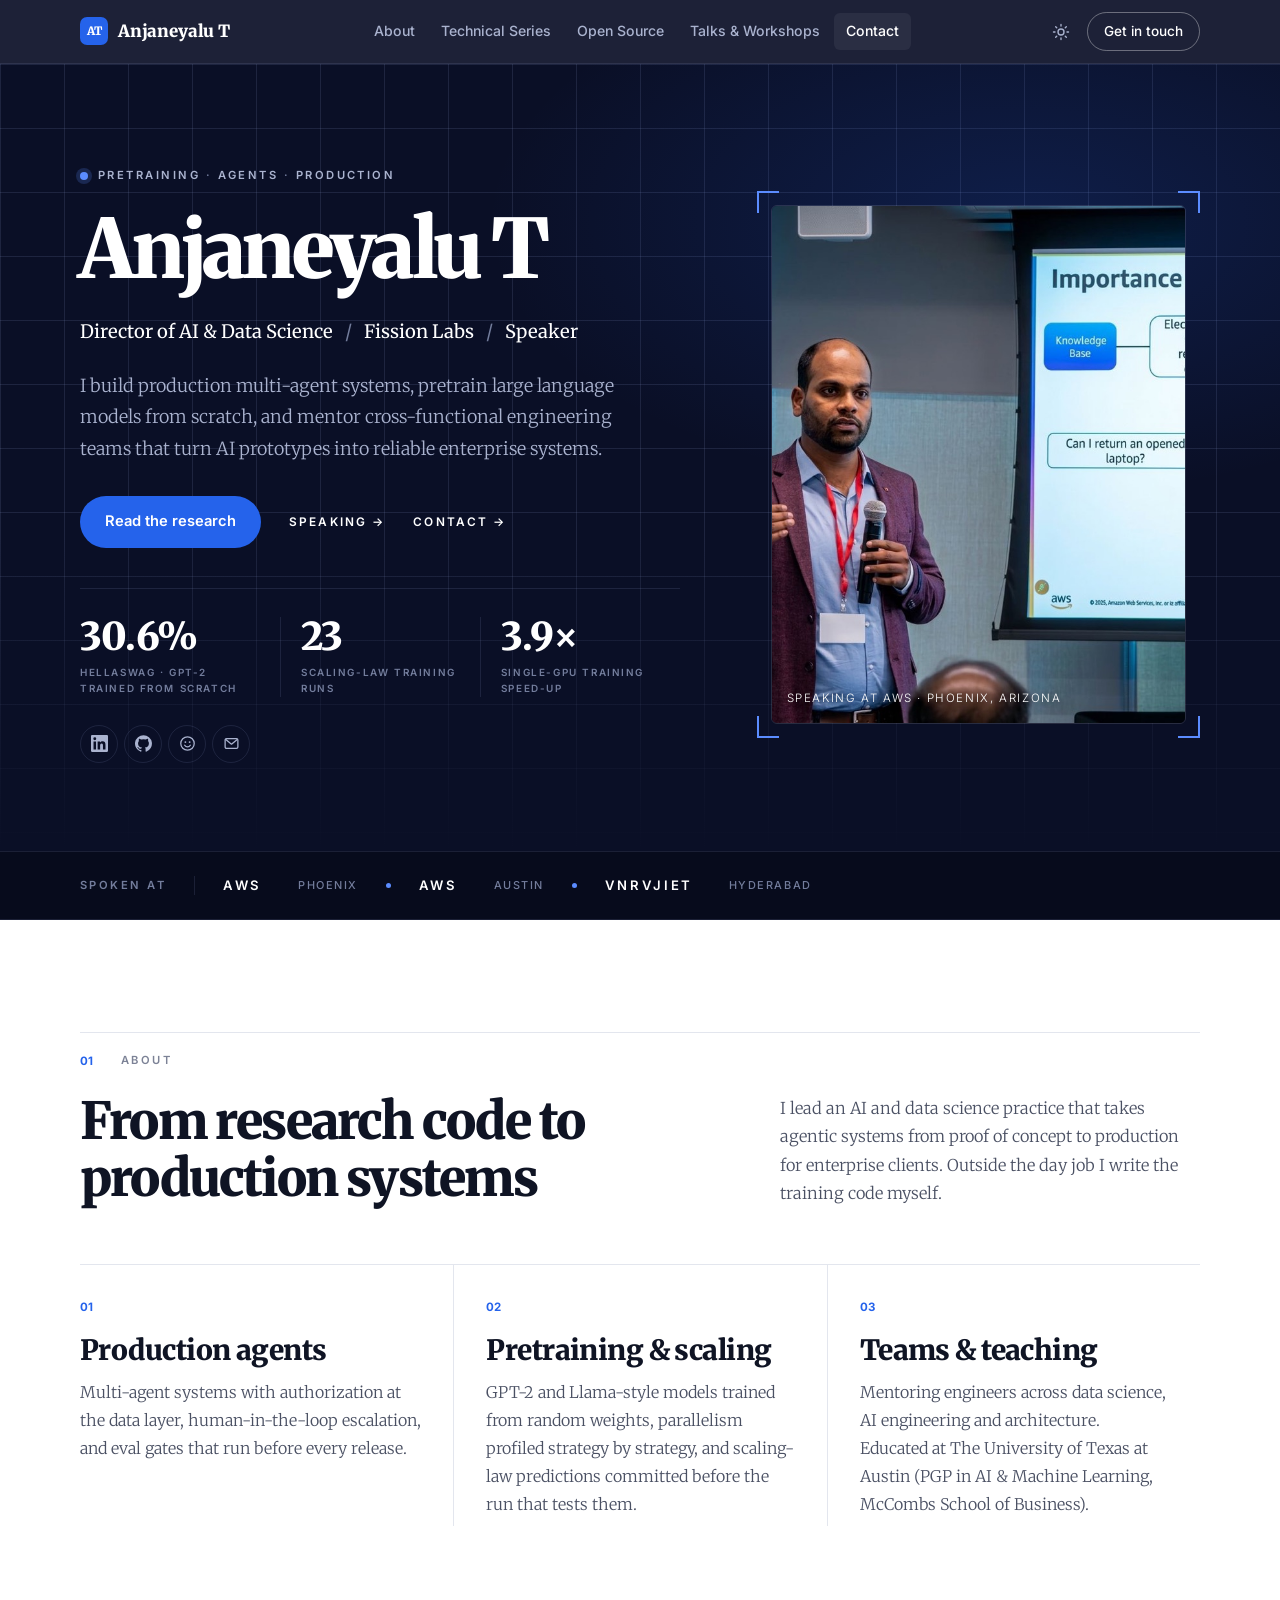
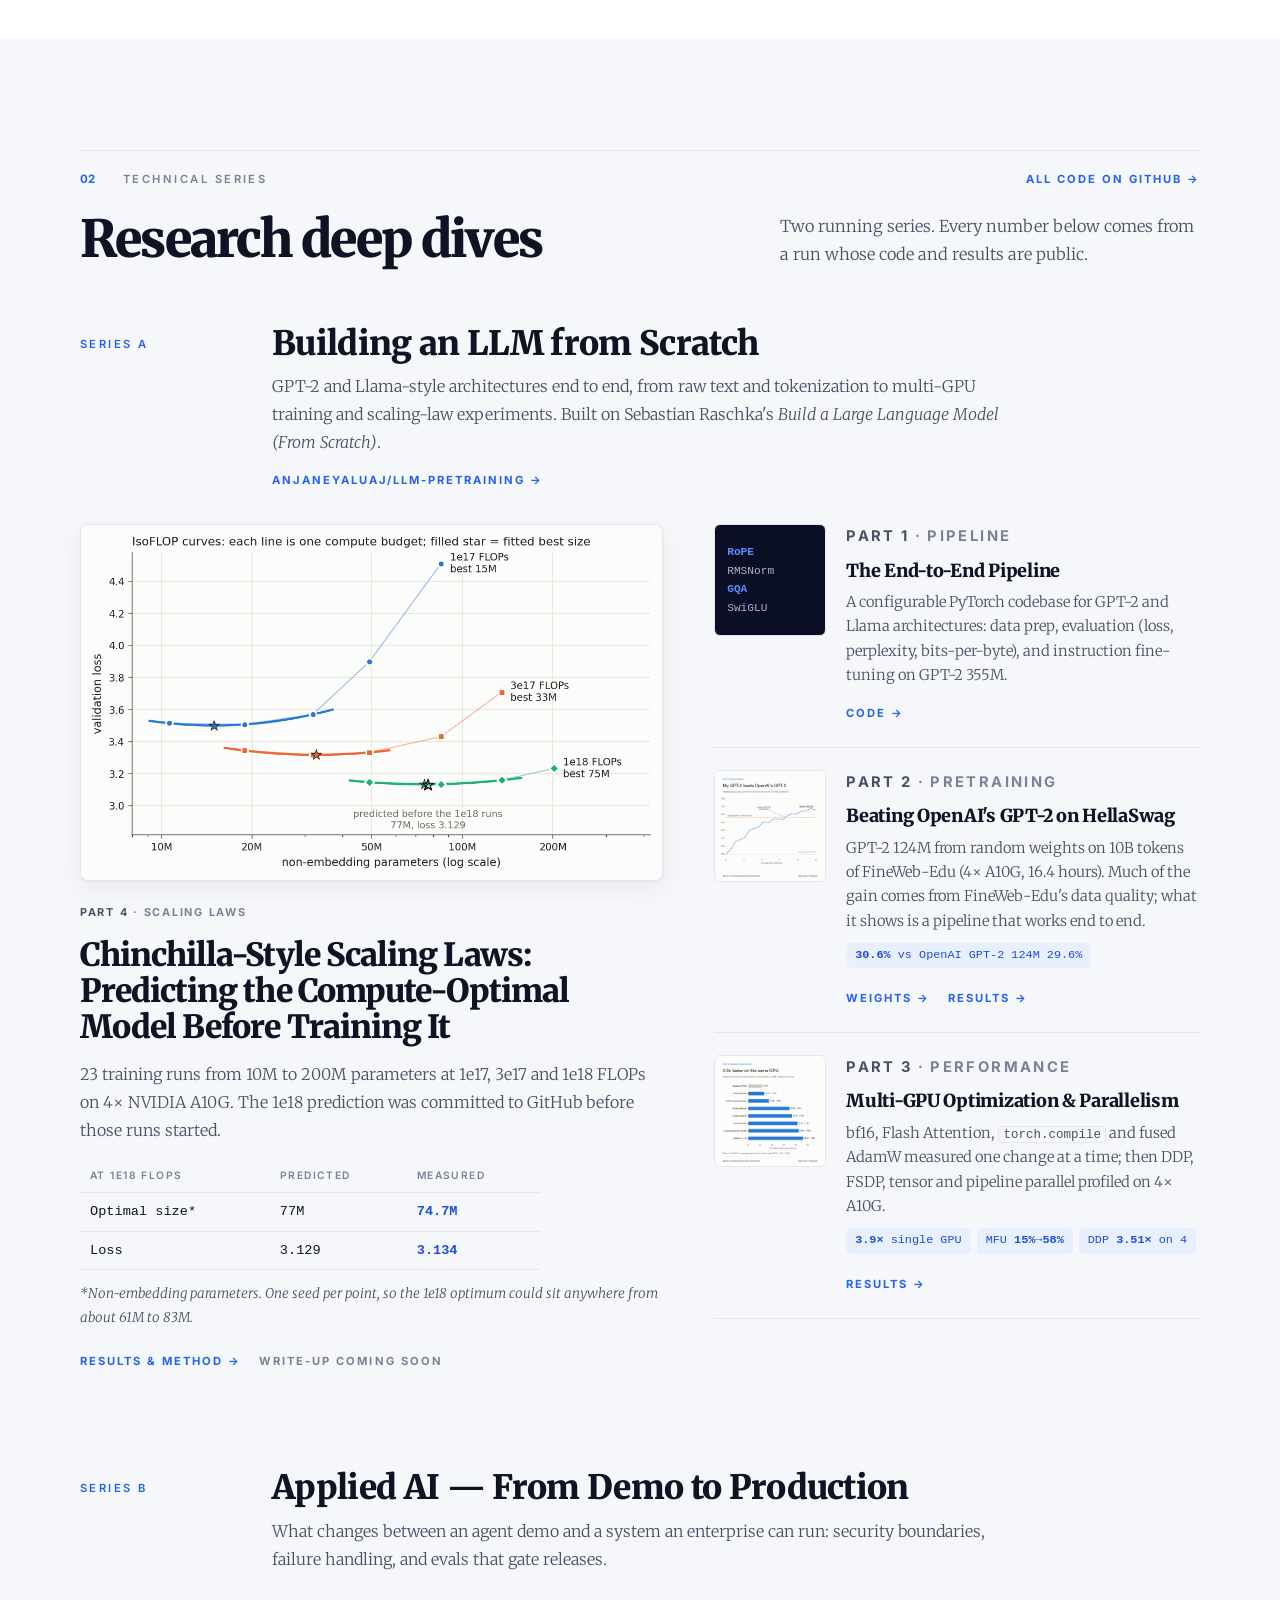
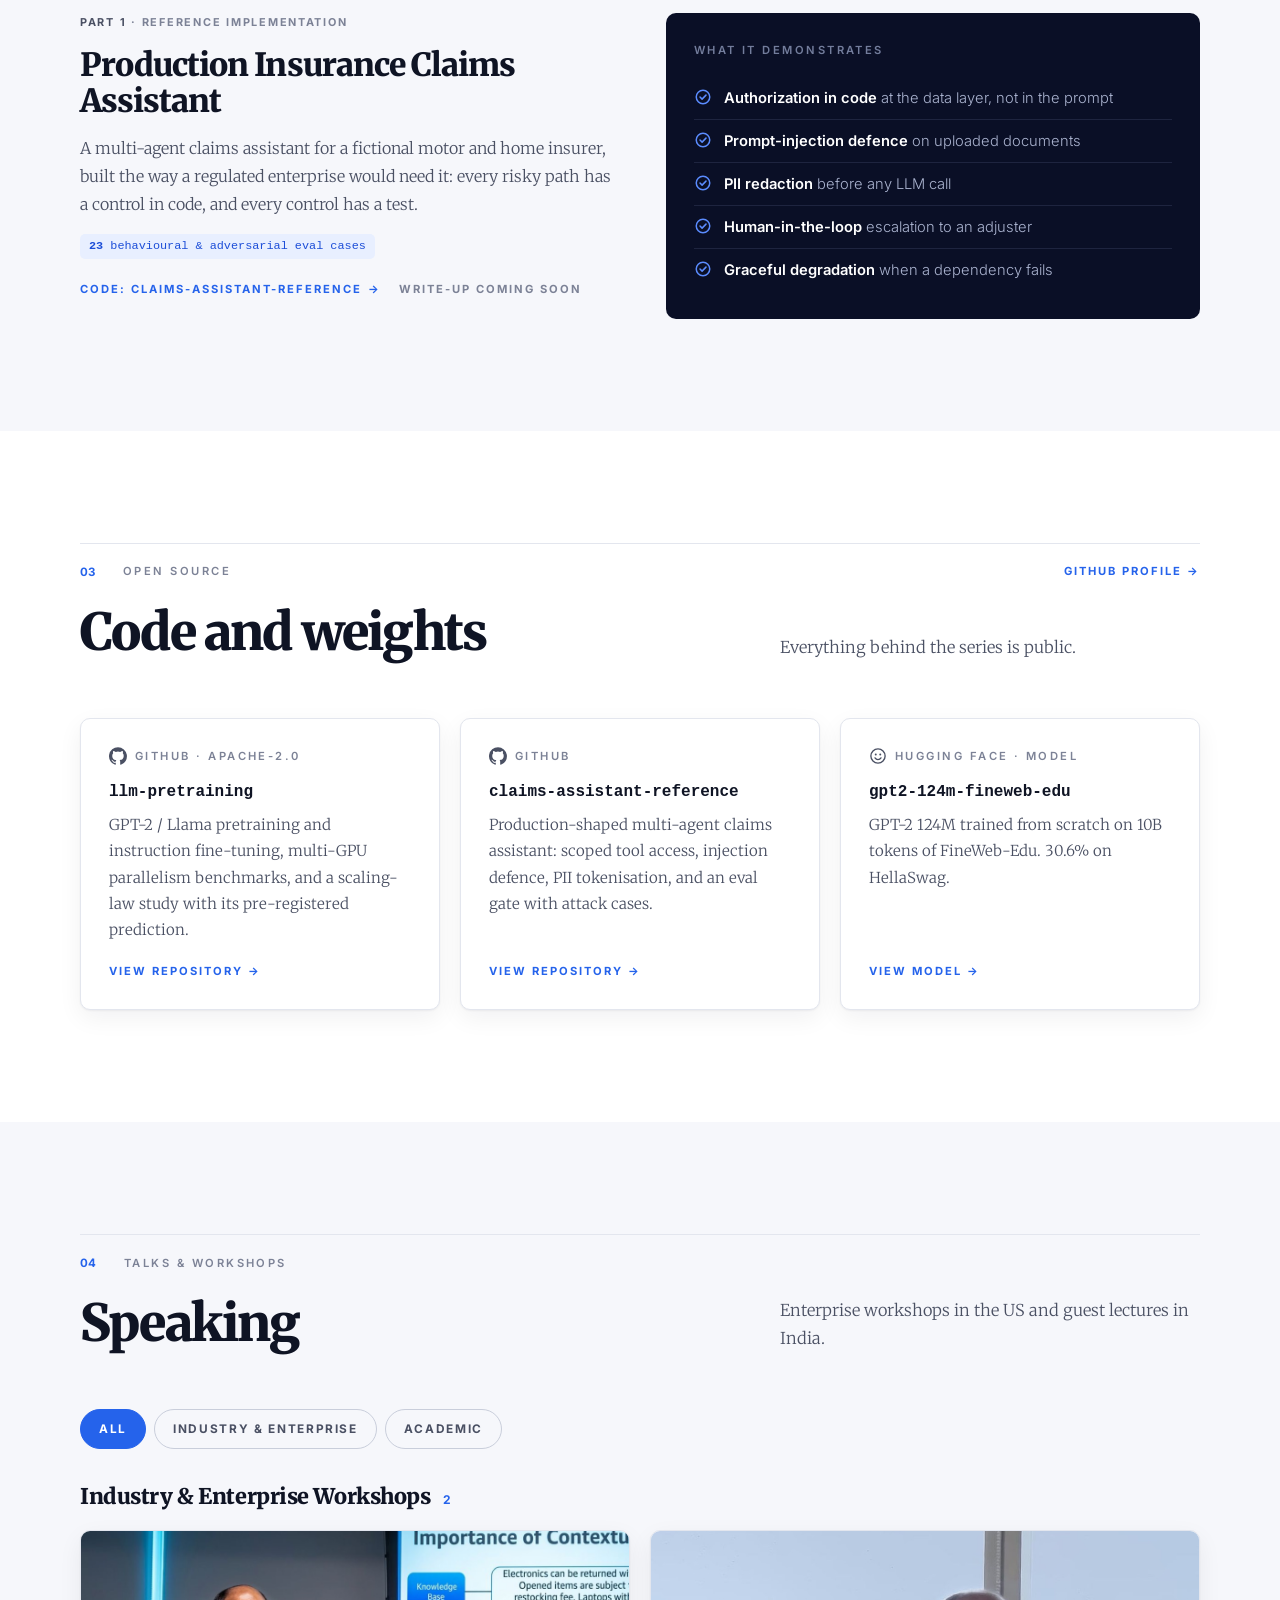
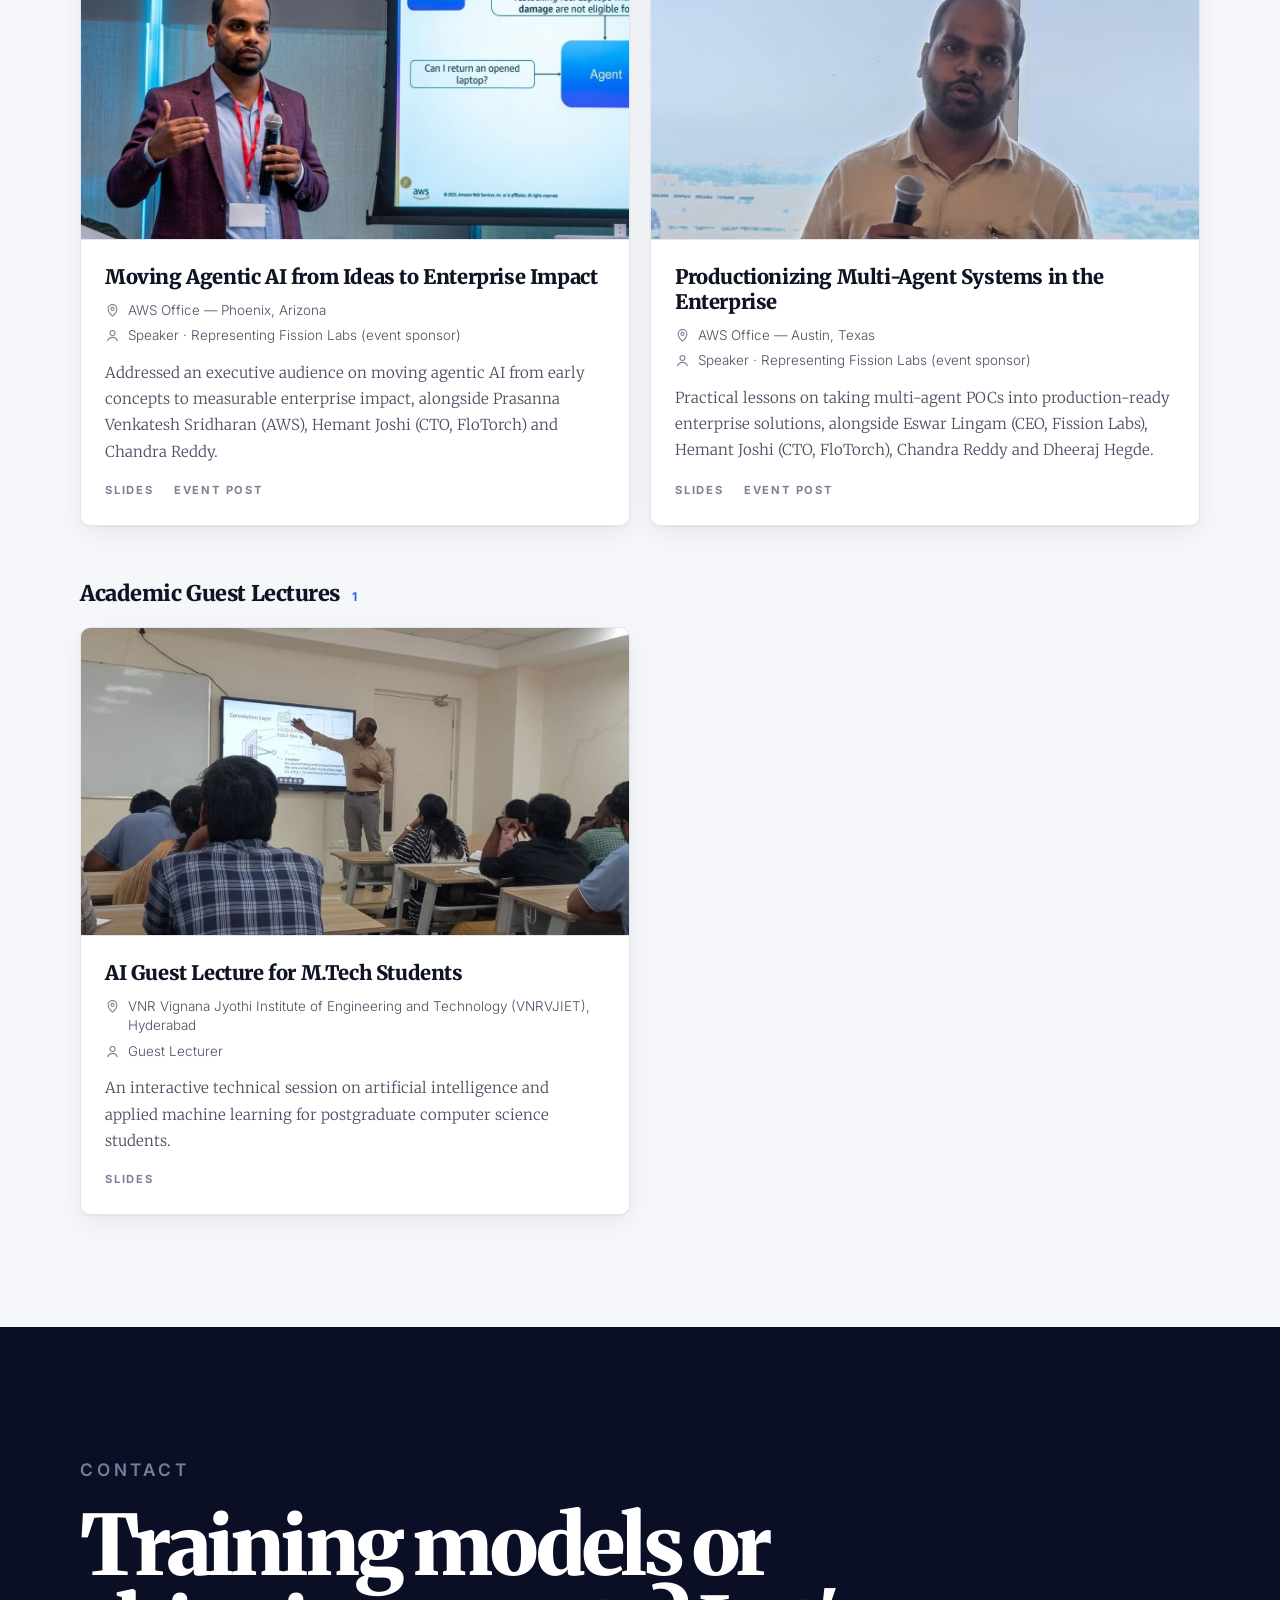
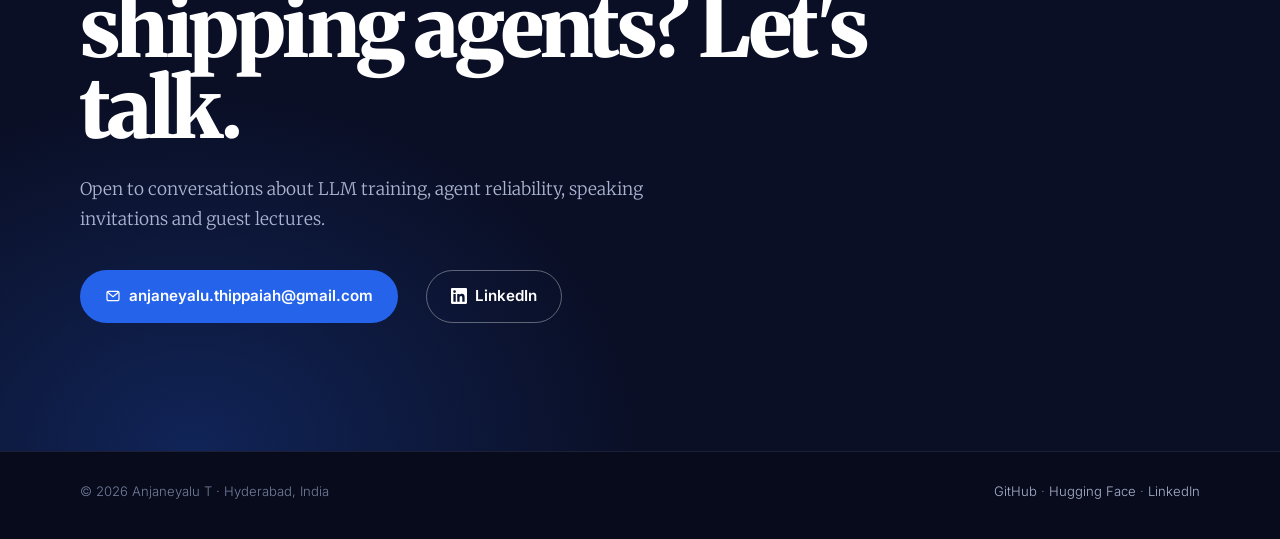
==== commit a18a2640: "Add event photos: Phoenix stage shot in hero, photos on all three talk cards Also fix hero and talk " ====
--- a/index.html
+++ b/index.html
@@ -146,11 +146,11 @@
           </div>
         </div>
 
-        <!-- To use a stage photo instead, swap the src (a 4:5 portrait crop looks best). -->
+        <!-- Hero photo: a 4:5 crop looks best. The plain portrait is assets/aj-hero.jpg. -->
         <figure class="frame">
-          <img src="assets/aj-hero.jpg" width="640" height="800" alt="Portrait of Anjaneyalu T">
+          <img src="assets/hero-phoenix.jpg" width="640" height="800" alt="Anjaneyalu T speaking at an AWS executive workshop in Phoenix">
           <span class="c tl"></span><span class="c tr"></span><span class="c bl"></span><span class="c br"></span>
-          <figcaption>Hyderabad, India · Speaking across the US &amp; India</figcaption>
+          <figcaption>Speaking at AWS · Phoenix, Arizona</figcaption>
         </figure>
       </div>
     </section>
@@ -388,8 +388,7 @@
           <div class="group-head"><h3>Industry &amp; Enterprise Workshops</h3><span class="count"></span></div>
           <div class="talks">
             <article class="talk">
-              <!-- PHOTO: replace this div's contents with <img src="assets/talks/phoenix.jpg" alt="Speaking at AWS Phoenix"> -->
-              <div class="talk-photo"><div><svg><use href="#i-image"/></svg>Event photo</div></div>
+              <div class="talk-photo"><img src="assets/talks/phoenix.jpg" alt="Anjaneyalu T presenting on agentic AI at the AWS office in Phoenix" loading="lazy"></div>
               <div class="talk-body">
                 <h4>Moving Agentic AI from Ideas to Enterprise Impact</h4>
                 <ul class="talk-meta">
@@ -405,8 +404,7 @@
             </article>
 
             <article class="talk">
-              <!-- PHOTO: replace this div's contents with <img src="assets/talks/austin.jpg" alt="Speaking at AWS Austin"> -->
-              <div class="talk-photo"><div><svg><use href="#i-image"/></svg>Event photo</div></div>
+              <div class="talk-photo"><img src="assets/talks/austin.jpg" alt="Anjaneyalu T speaking at the AWS office in Austin" loading="lazy" style="object-position: center 28%"></div>
               <div class="talk-body">
                 <h4>Productionizing Multi-Agent Systems in the Enterprise</h4>
                 <ul class="talk-meta">
@@ -428,8 +426,7 @@
           <div class="group-head"><h3>Academic Guest Lectures</h3><span class="count"></span></div>
           <div class="talks">
             <article class="talk">
-              <!-- PHOTO: replace this div's contents with <img src="assets/talks/vnrvjiet.jpg" alt="Guest lecture at VNRVJIET"> -->
-              <div class="talk-photo"><div><svg><use href="#i-image"/></svg>Event photo</div></div>
+              <div class="talk-photo"><img src="assets/talks/vnrvjiet.jpg" alt="Anjaneyalu T teaching a guest lecture to M.Tech students at VNRVJIET, Hyderabad" loading="lazy"></div>
               <div class="talk-body">
                 <h4>AI Guest Lecture for M.Tech Students</h4>
                 <ul class="talk-meta">
--- a/assets/style.css
+++ b/assets/style.css
@@ -207,7 +207,7 @@
 
 /* Framed photo with corner brackets */
 .frame { position: relative; margin: 0; padding: 14px; max-width: 460px; justify-self: end; width: 100%; }
-.frame img { width: 100%; aspect-ratio: 4 / 5; object-fit: cover; border-radius: 6px; border: 1px solid rgba(255, 255, 255, .12); }
+.frame img { width: 100%; height: auto; aspect-ratio: 4 / 5; object-fit: cover; border-radius: 6px; border: 1px solid rgba(255, 255, 255, .12); }
 .frame .c { position: absolute; width: 22px; height: 22px; border-color: var(--navy-accent); border-style: solid; border-width: 0; }
 .frame .tl { top: 0; left: 0; border-top-width: 2px; border-left-width: 2px; }
 .frame .tr { top: 0; right: 0; border-top-width: 2px; border-right-width: 2px; }
@@ -360,7 +360,8 @@
   display: grid; place-items: center; text-align: center;
   color: var(--text-3); font-family: var(--sans); font-size: .7rem; letter-spacing: .16em; text-transform: uppercase;
 }
-.talk-photo img { width: 100%; height: 100%; object-fit: cover; }
+.talk-photo { position: relative; overflow: hidden; }
+.talk-photo img { position: absolute; inset: 0; width: 100%; height: 100%; object-fit: cover; }
 .talk-photo svg { width: 28px; height: 28px; margin: 0 auto 8px; opacity: .55; }
 .talk-body { padding: 24px; display: flex; flex-direction: column; flex: 1; }
 .talk-body h4 { font-size: 1.25rem; letter-spacing: -.02em; line-height: 1.25; margin-bottom: 12px; }
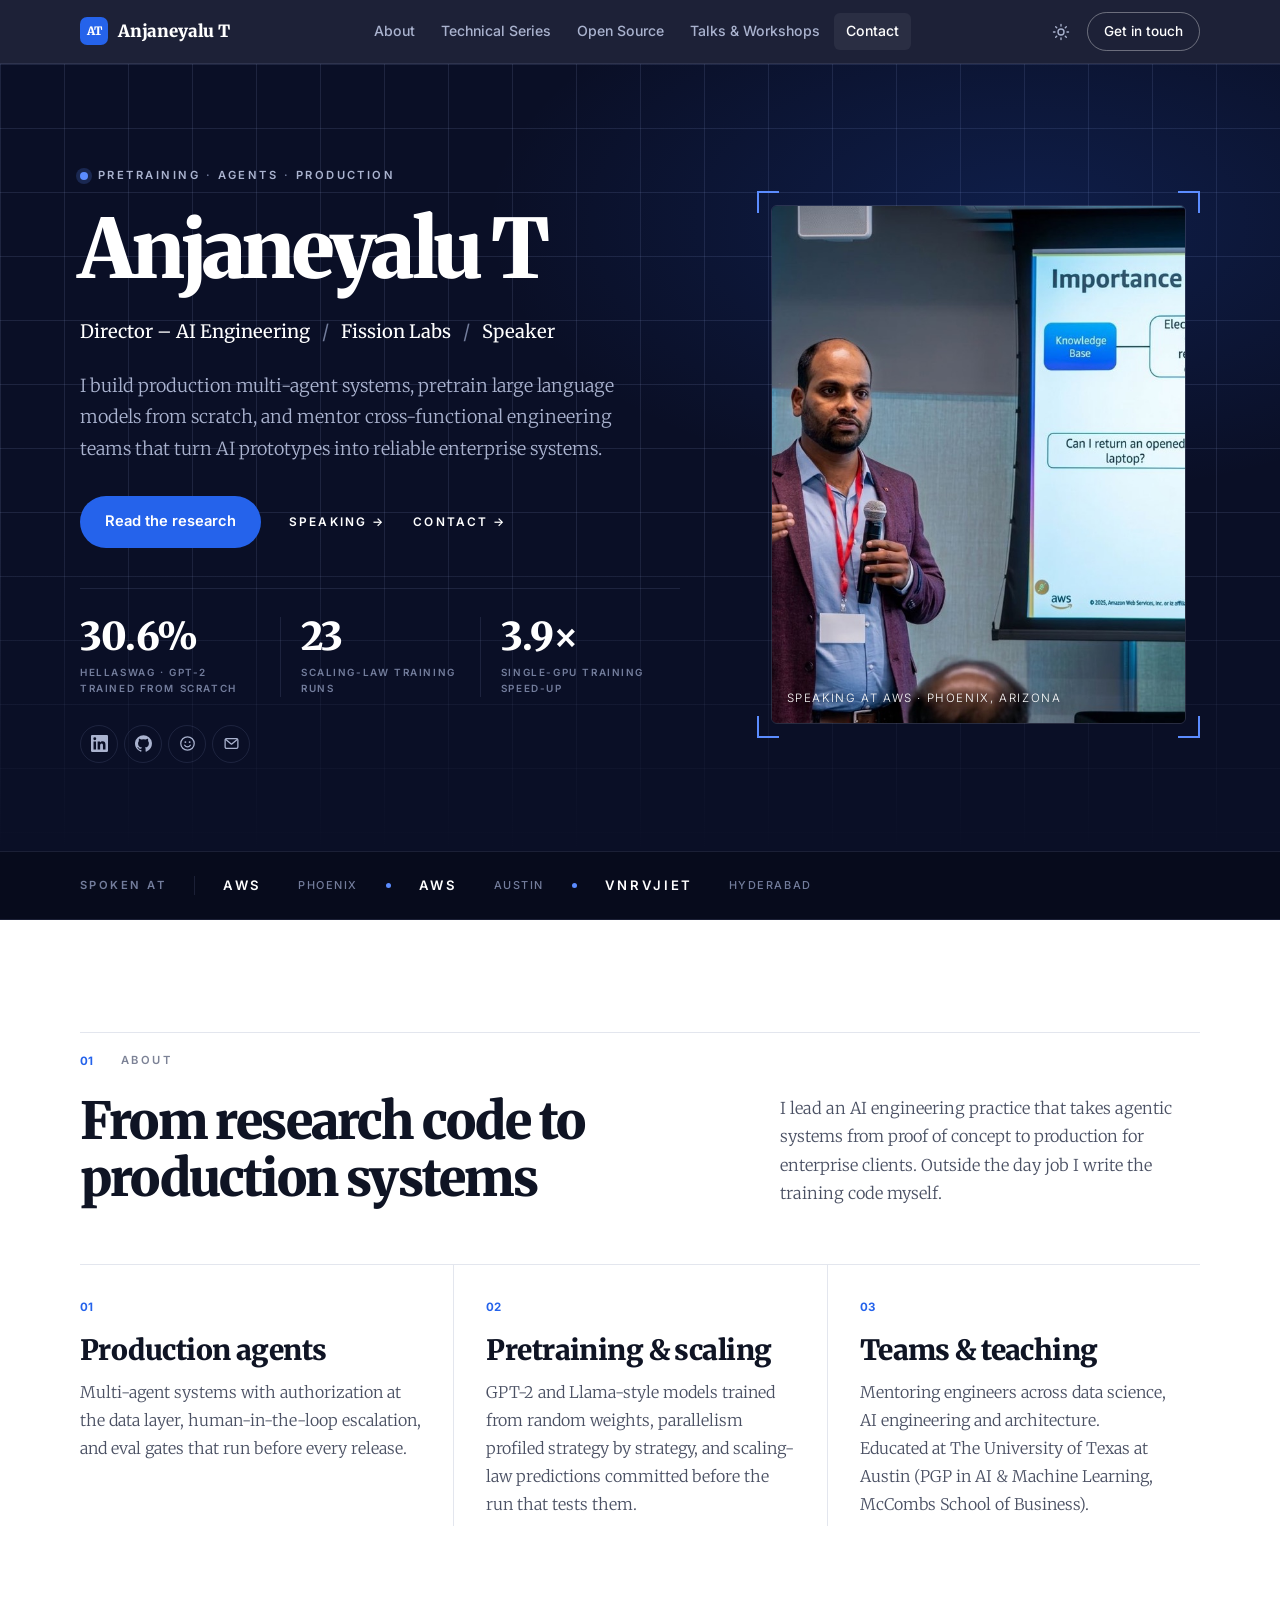
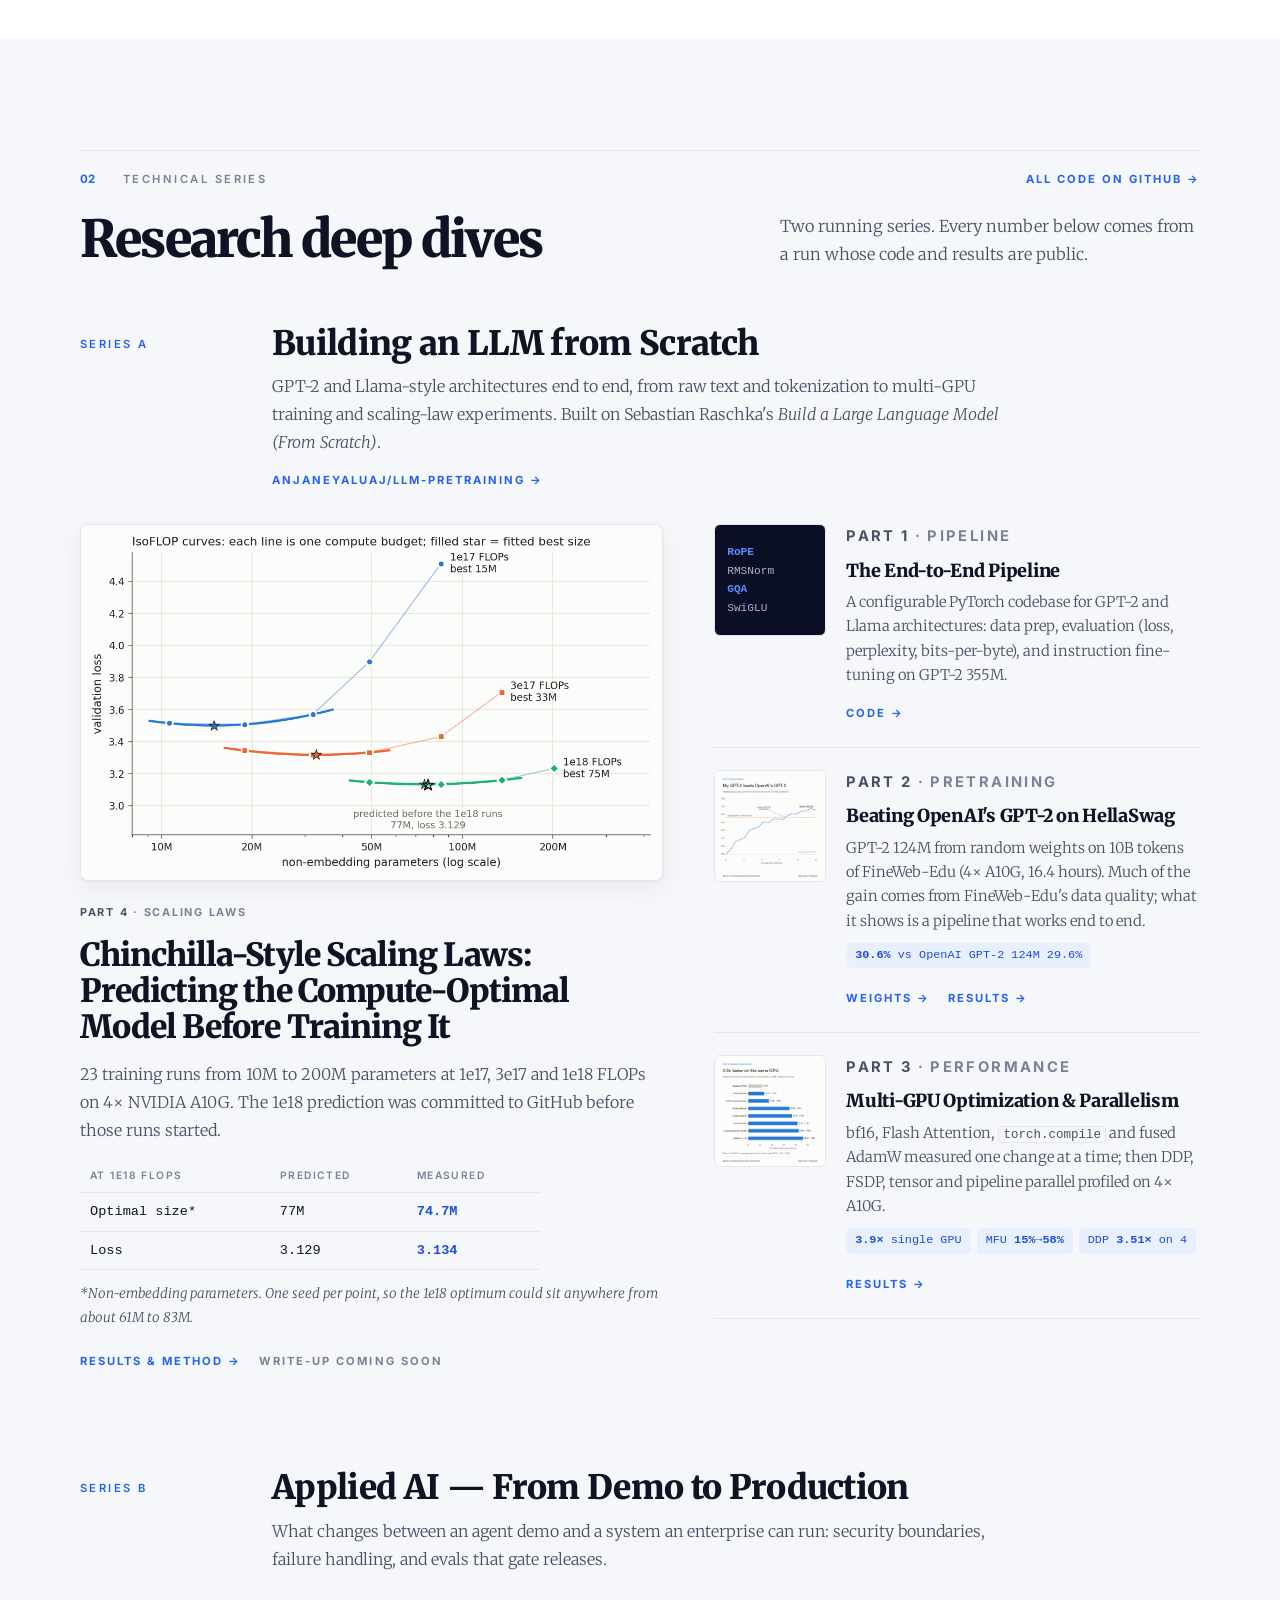
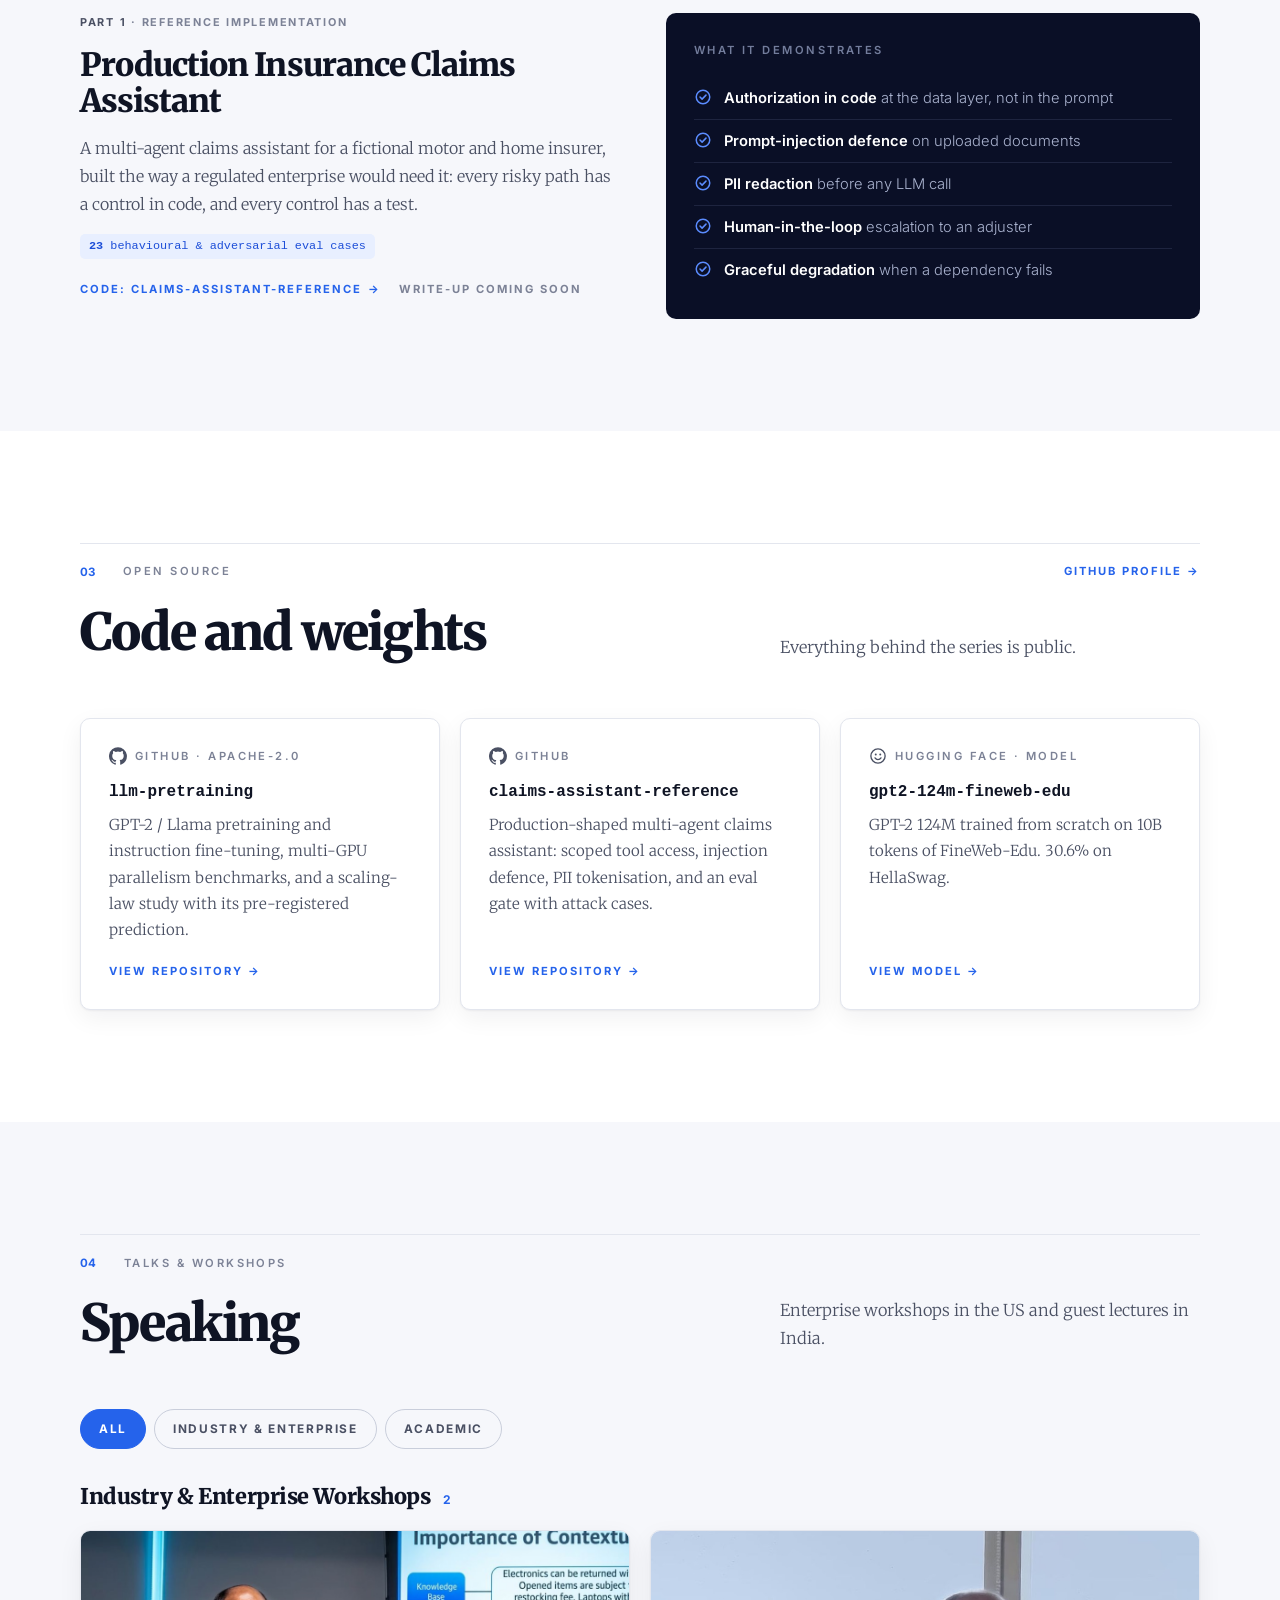
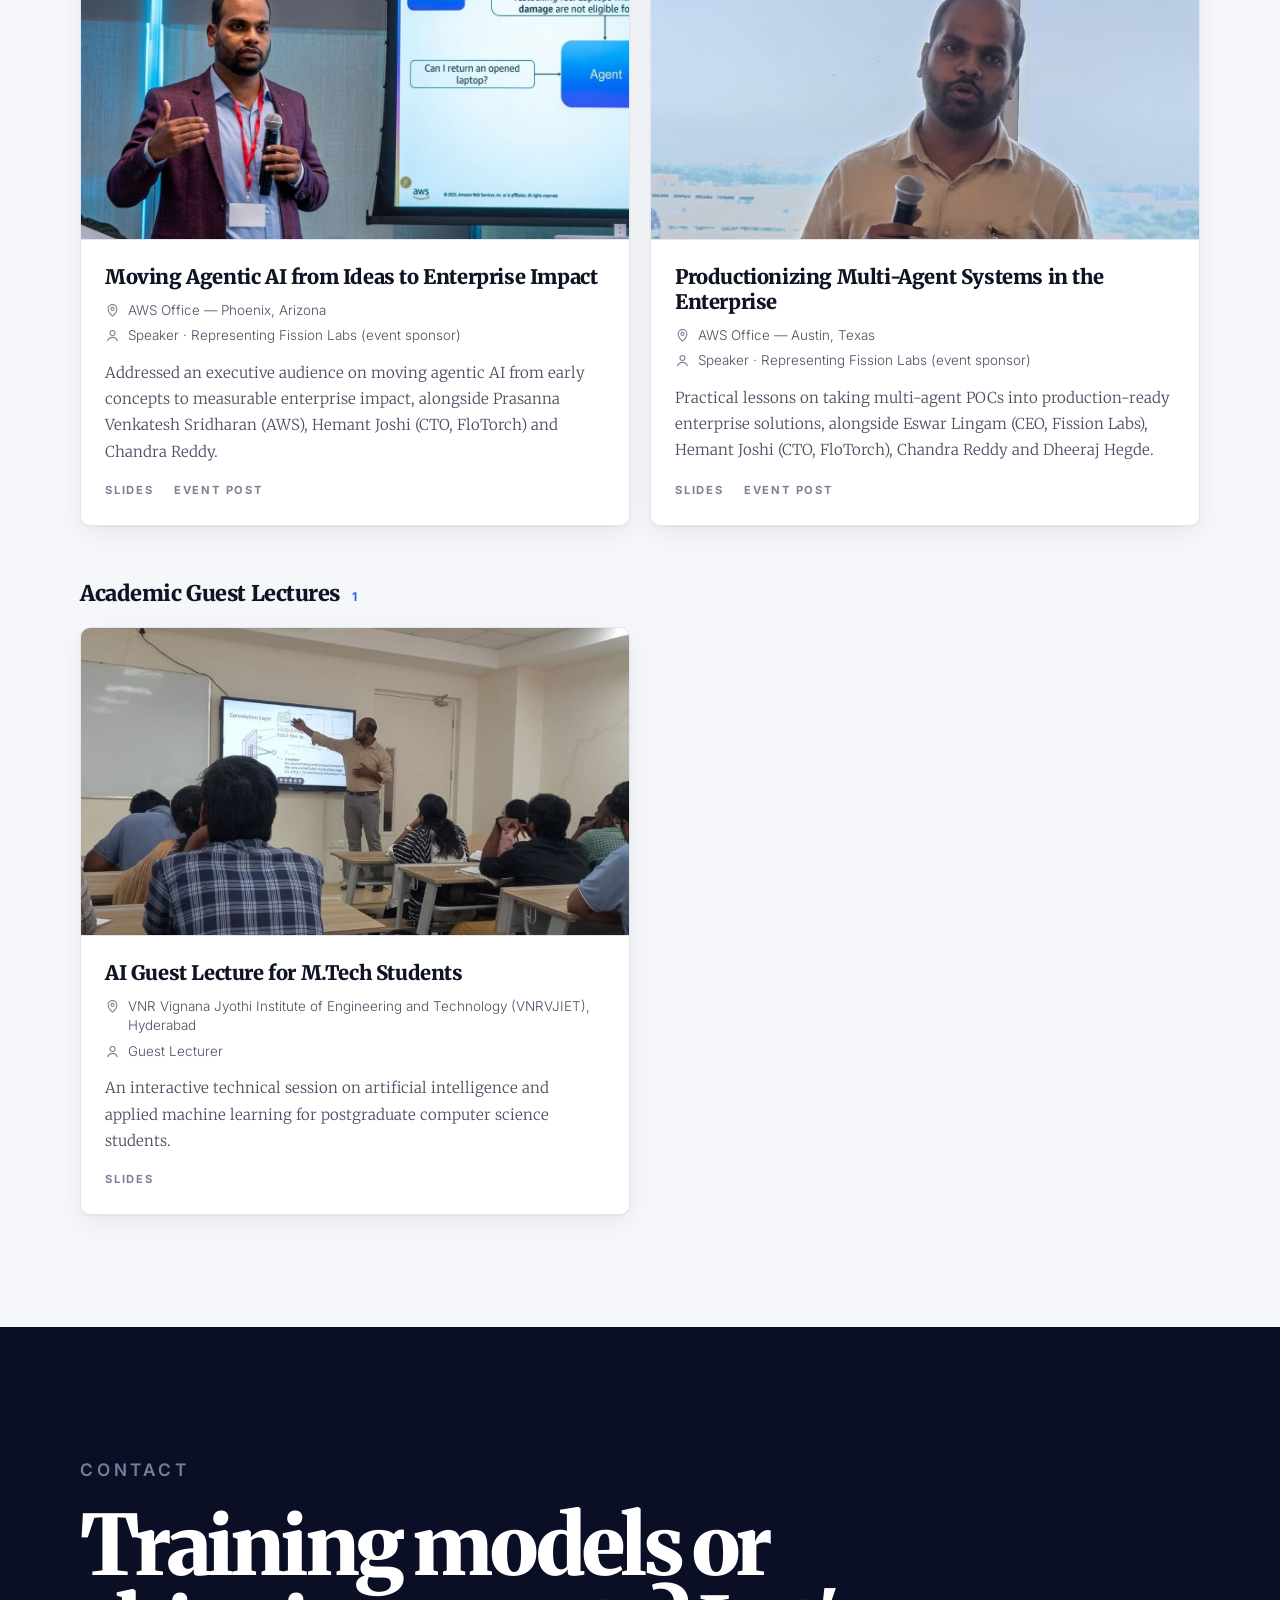
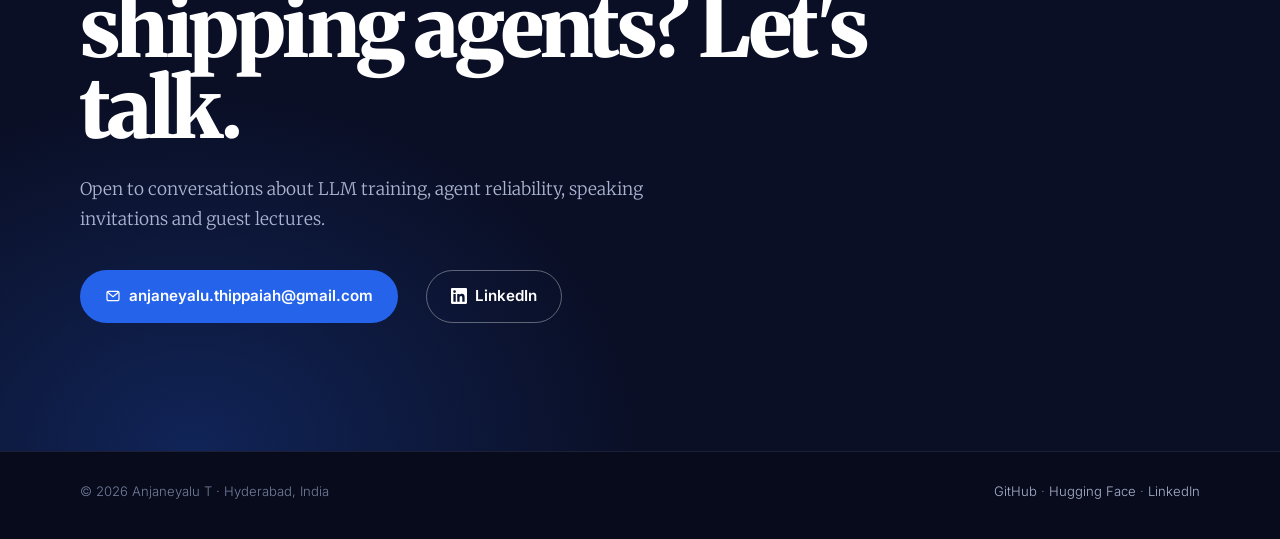
==== commit ac65b28b: "Title: Director – AI Engineering, to match LinkedIn Co-Authored-By: Claude Opus 5.5 <noreply@anthrop" ====
--- a/index.html
+++ b/index.html
@@ -6,8 +6,8 @@
 
   <!-- ===== SEO ===== -->
   <!-- When you connect a custom domain, replace every https://anjaneyaluaj.github.io/ below with it. -->
-  <title>Anjaneyalu T — AI &amp; Data Science Leader</title>
-  <meta name="description" content="Anjaneyalu T, Director of AI and Data Science at Fission Labs. Production multi-agent systems, LLM pretraining from scratch, scaling-law experiments, and engineering leadership. Hyderabad, India.">
+  <title>Anjaneyalu T — Director, AI Engineering</title>
+  <meta name="description" content="Anjaneyalu T, Director – AI Engineering at Fission Labs. Production multi-agent systems, LLM pretraining from scratch, scaling-law experiments, and engineering leadership. Hyderabad, India.">
   <meta name="author" content="Anjaneyalu T">
   <meta name="keywords" content="Anjaneyalu T, Anjaneyalu Thippaiah, AI, LLM, pretraining, GPT-2, scaling laws, multi-agent systems, Fission Labs, Hyderabad">
   <meta name="robots" content="index, follow">
@@ -17,16 +17,16 @@
   <!-- ===== OpenGraph (LinkedIn, Slack, WhatsApp) ===== -->
   <meta property="og:type" content="profile">
   <meta property="og:site_name" content="Anjaneyalu T">
-  <meta property="og:title" content="Anjaneyalu T — AI &amp; Data Science Leader">
-  <meta property="og:description" content="Production multi-agent systems, LLMs pretrained from scratch, and the engineering teams that ship them. Director of AI and Data Science at Fission Labs.">
+  <meta property="og:title" content="Anjaneyalu T — Director, AI Engineering">
+  <meta property="og:description" content="Production multi-agent systems, LLMs pretrained from scratch, and the engineering teams that ship them. Director – AI Engineering at Fission Labs.">
   <meta property="og:url" content="https://anjaneyaluaj.github.io/">
   <meta property="og:image" content="https://anjaneyaluaj.github.io/assets/og-image.png">
   <meta property="og:image:width" content="1200">
   <meta property="og:image:height" content="630">
-  <meta property="og:image:alt" content="Anjaneyalu T — Director of AI and Data Science">
+  <meta property="og:image:alt" content="Anjaneyalu T — Director, AI Engineering">
   <meta property="profile:first_name" content="Anjaneyalu">
   <meta name="twitter:card" content="summary_large_image">
-  <meta name="twitter:title" content="Anjaneyalu T — AI &amp; Data Science Leader">
+  <meta name="twitter:title" content="Anjaneyalu T — Director, AI Engineering">
   <meta name="twitter:description" content="Production multi-agent systems, LLMs pretrained from scratch, and the engineering teams that ship them.">
   <meta name="twitter:image" content="https://anjaneyaluaj.github.io/assets/og-image.png">
 
@@ -37,7 +37,7 @@
     "@type": "Person",
     "name": "Anjaneyalu T",
     "alternateName": "Anjaneyalu Thippaiah",
-    "jobTitle": "Director of AI and Data Science",
+    "jobTitle": "Director – AI Engineering",
     "worksFor": { "@type": "Organization", "name": "Fission Labs" },
     "address": { "@type": "PostalAddress", "addressLocality": "Hyderabad", "addressCountry": "IN" },
     "alumniOf": { "@type": "CollegeOrUniversity", "name": "The University of Texas at Austin" },
@@ -118,7 +118,7 @@
           </div>
           <h1>Anjaneyalu T</h1>
           <p class="roles">
-            <span>Director of AI &amp; Data Science</span><span class="slash">/</span>
+            <span>Director – AI Engineering</span><span class="slash">/</span>
             <span>Fission Labs</span><span class="slash">/</span>
             <span>Speaker</span>
           </p>
@@ -176,7 +176,7 @@
         <div class="sec-title">
           <h2>From research code to production systems</h2>
           <p>
-            I lead an AI and data science practice that takes agentic systems from proof of concept to production
+            I lead an AI engineering practice that takes agentic systems from proof of concept to production
             for enterprise clients. Outside the day job I write the training code myself.
           </p>
         </div>
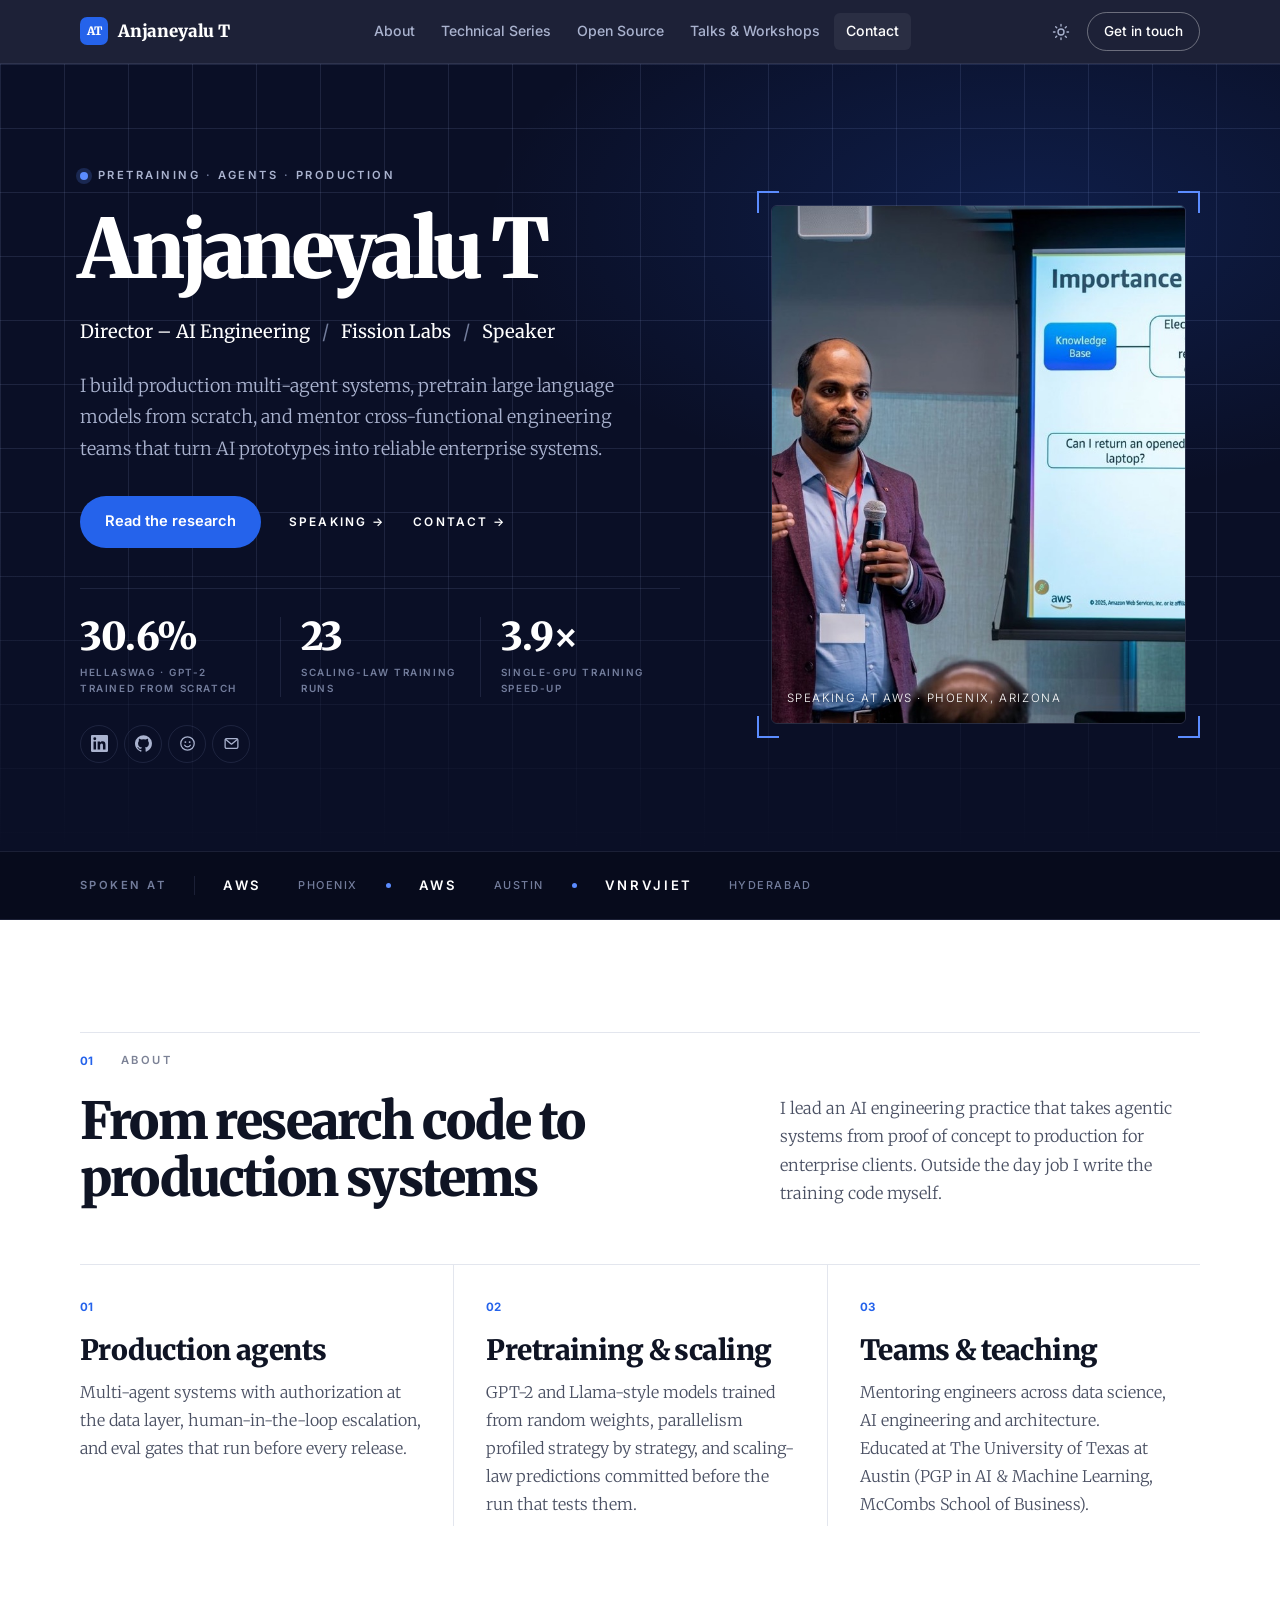
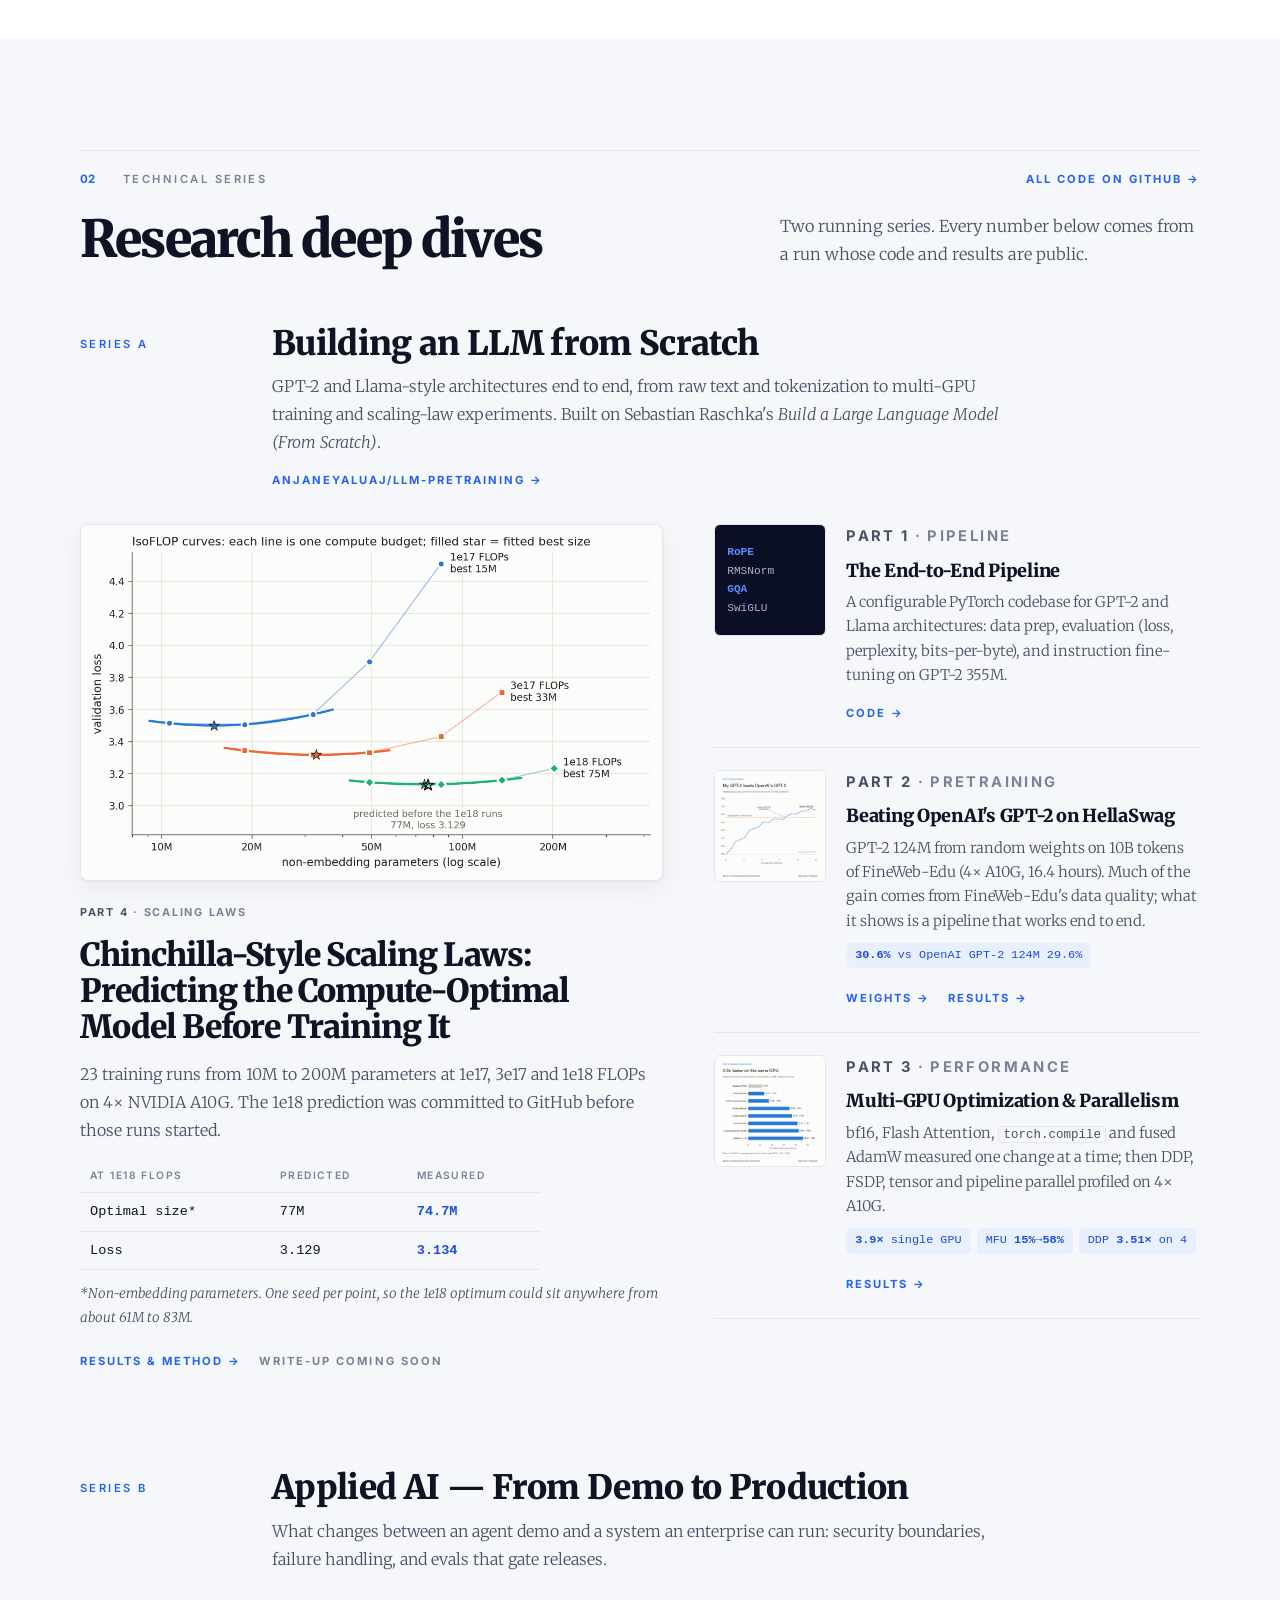
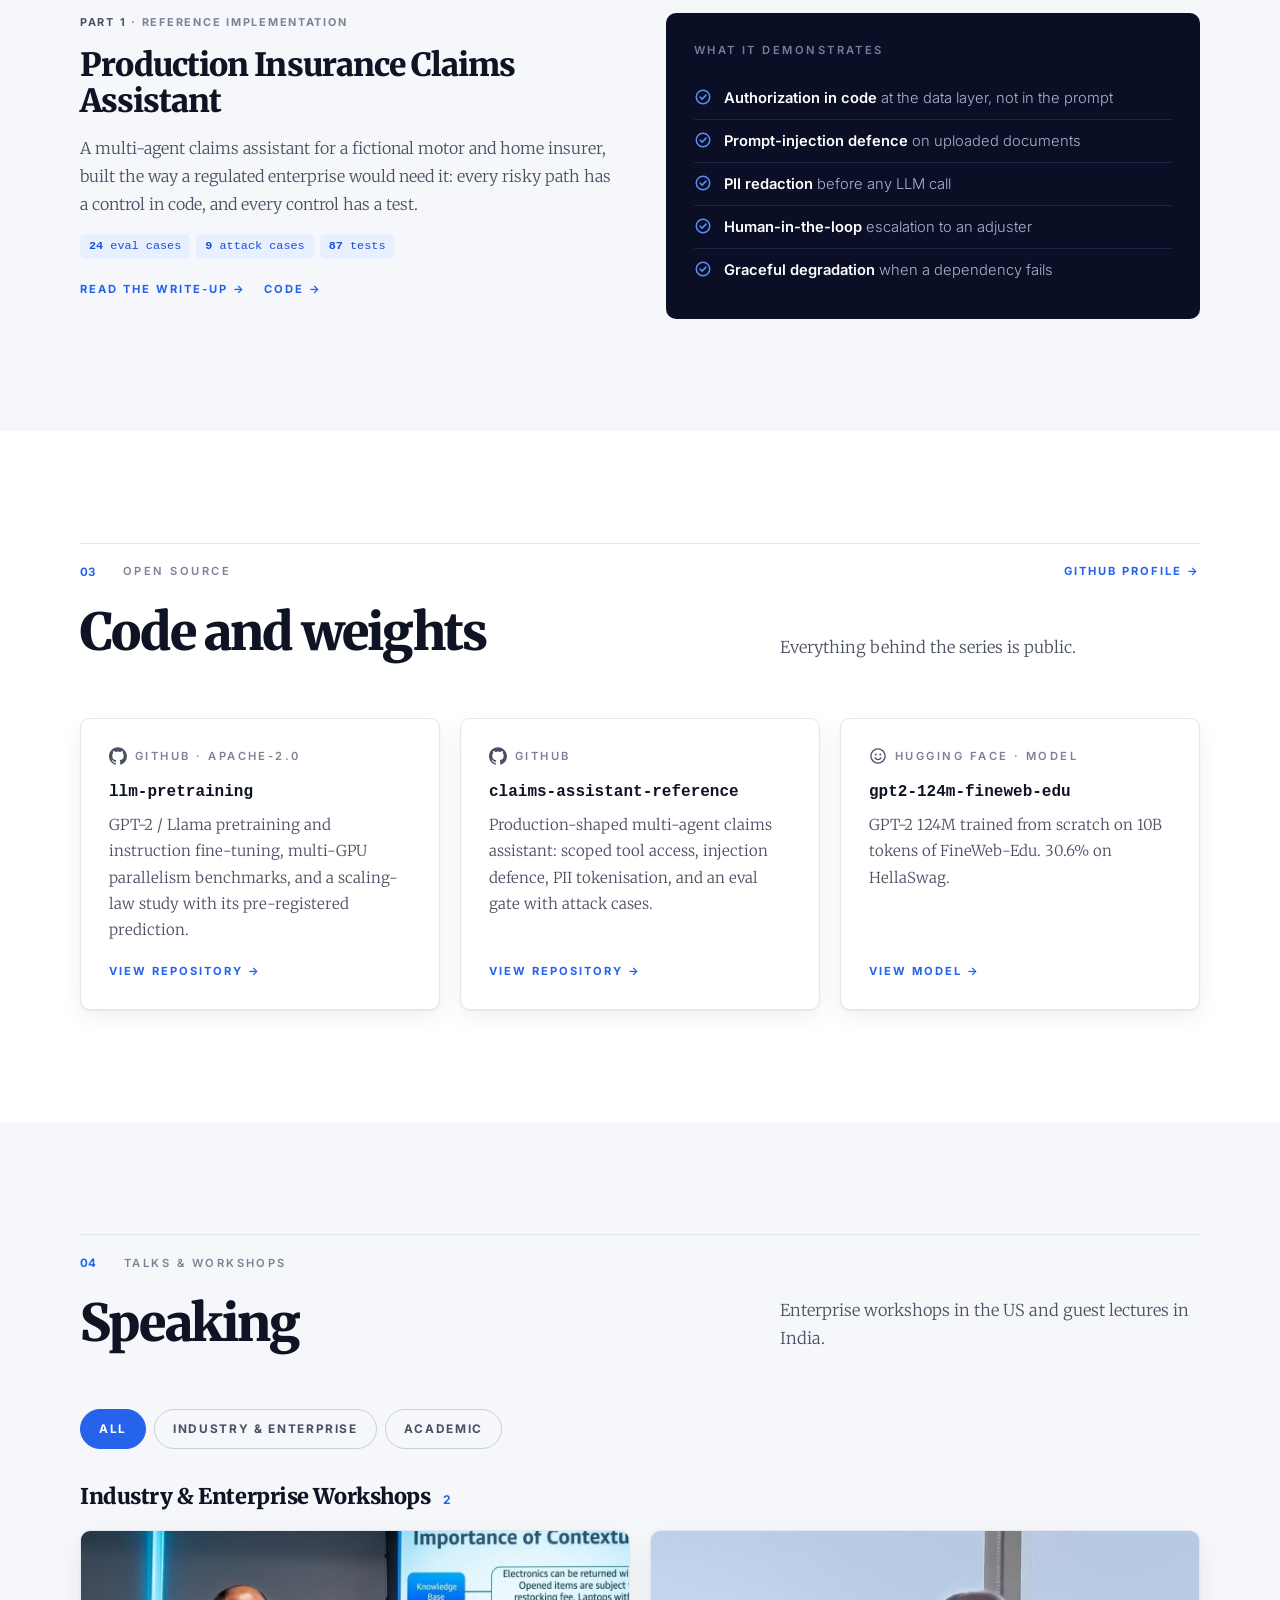
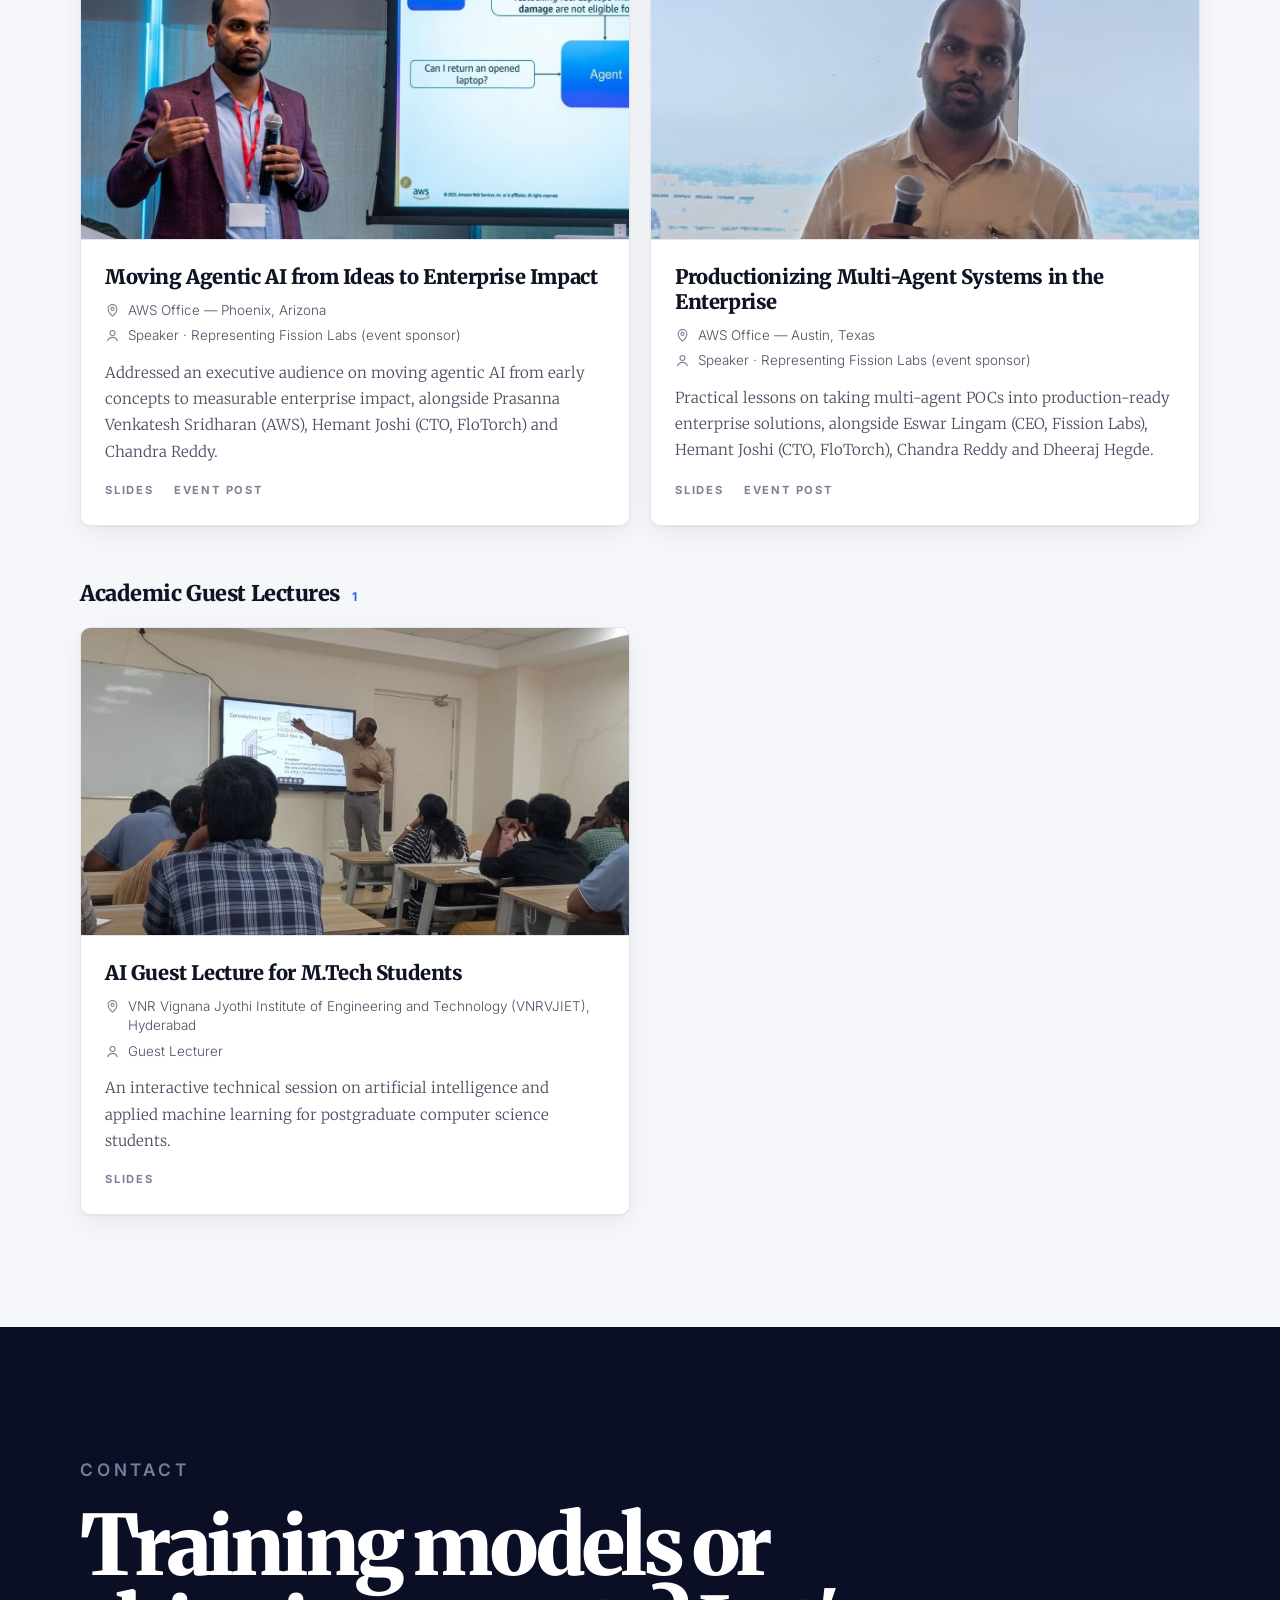
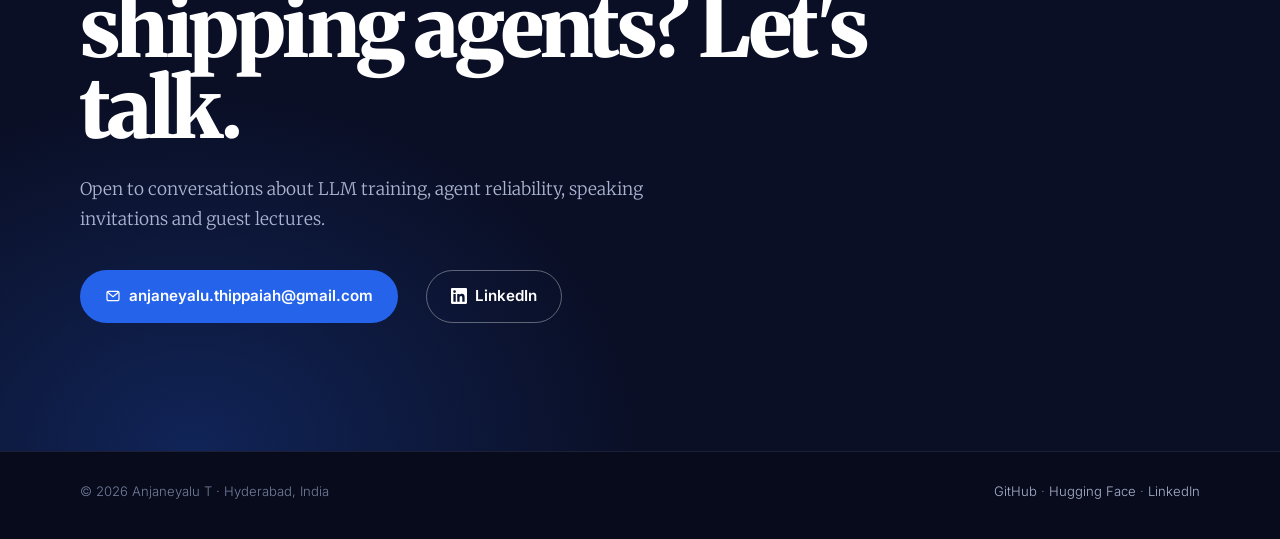
==== commit f16e784f: "Blog: Applied AI Part 1, designing a production claims assistant Ported from the original draft, wit" ====
--- a/index.html
+++ b/index.html
@@ -311,10 +311,10 @@
                 A multi-agent claims assistant for a fictional motor and home insurer, built the way a regulated
                 enterprise would need it: every risky path has a control in code, and every control has a test.
               </p>
-              <ul class="metrics"><li class="metric"><b>23</b> behavioural &amp; adversarial eval cases</li></ul>
+              <ul class="metrics"><li class="metric"><b>24</b> eval cases</li><li class="metric"><b>9</b> attack cases</li><li class="metric"><b>87</b> tests</li></ul>
               <div class="read-more">
-                <a href="https://github.com/AnjaneyaluAJ/claims-assistant-reference" target="_blank" rel="noopener">Code: claims-assistant-reference →</a>
-                <span class="soon">Write-up coming soon</span>
+                <a href="blog/claims-assistant/">Read the write-up →</a>
+                <a href="https://github.com/AnjaneyaluAJ/claims-assistant-reference" target="_blank" rel="noopener">Code →</a>
               </div>
             </div>
             <div class="panel">
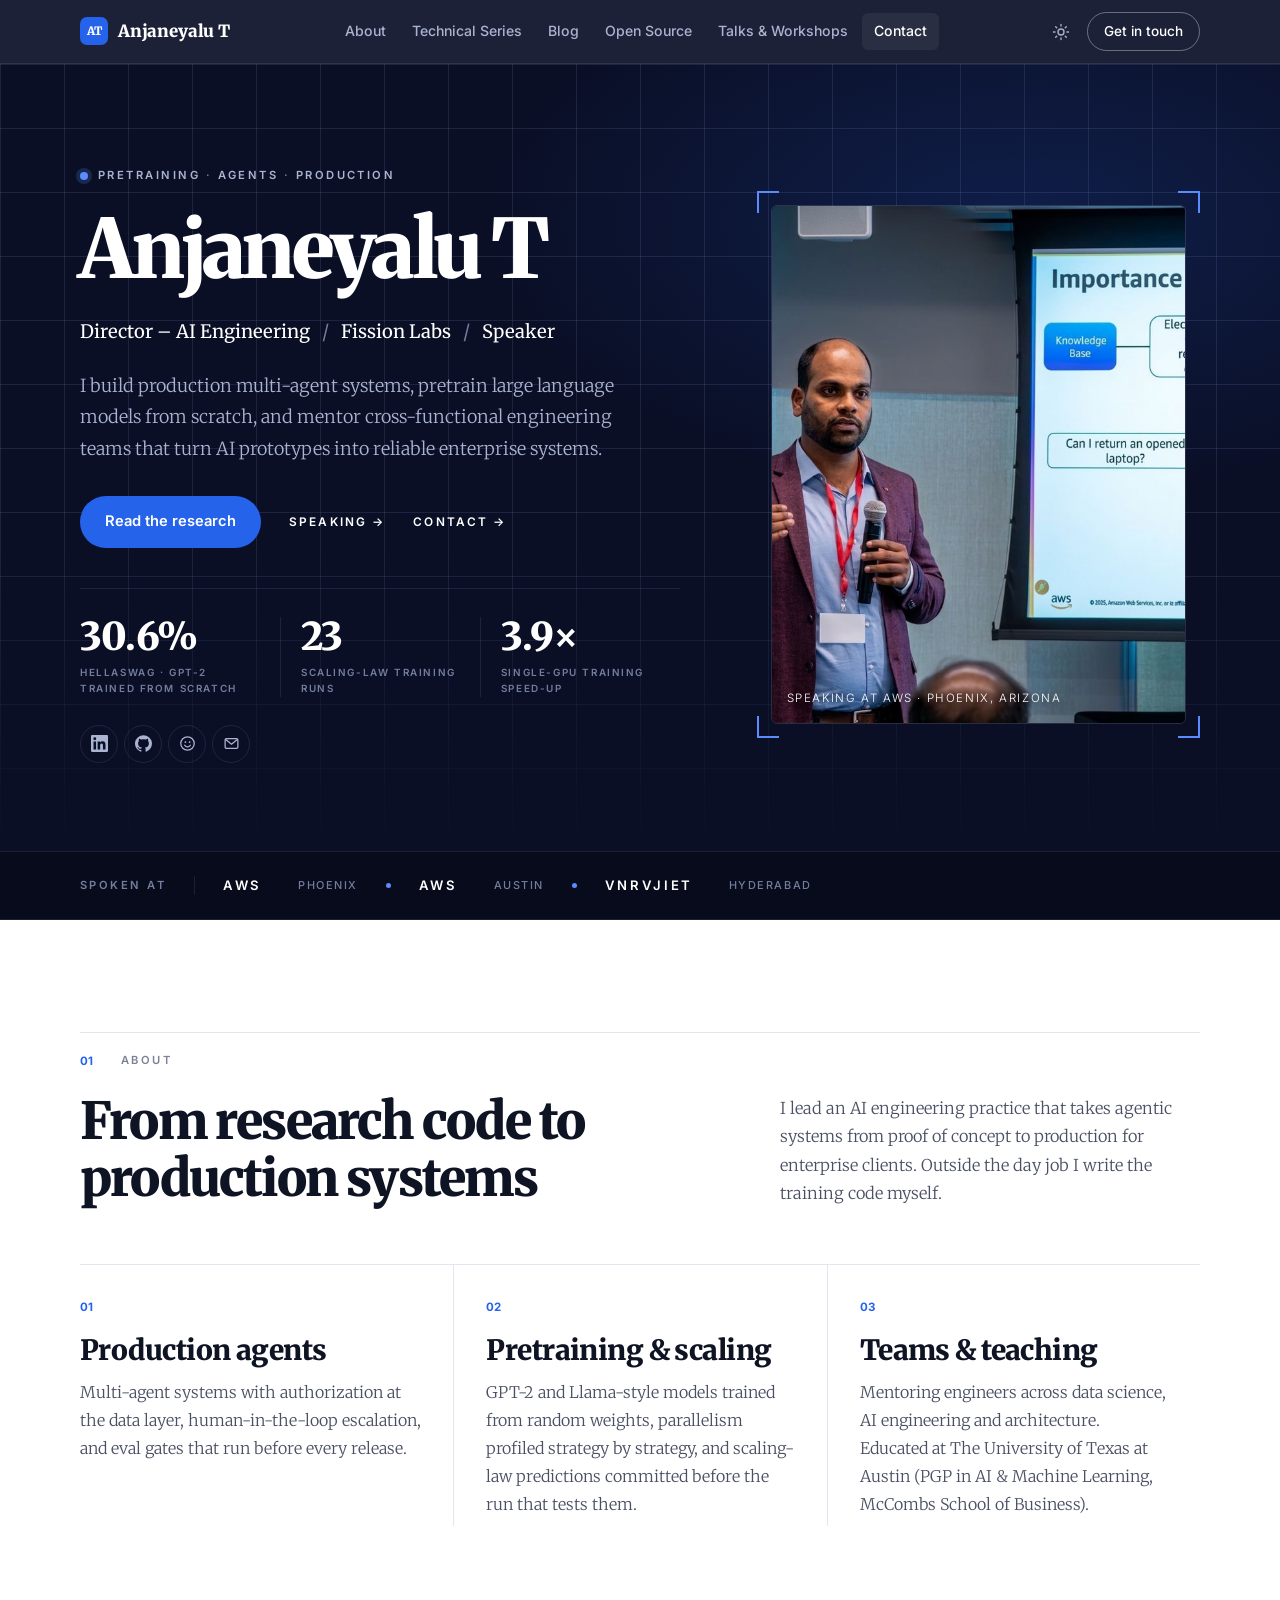
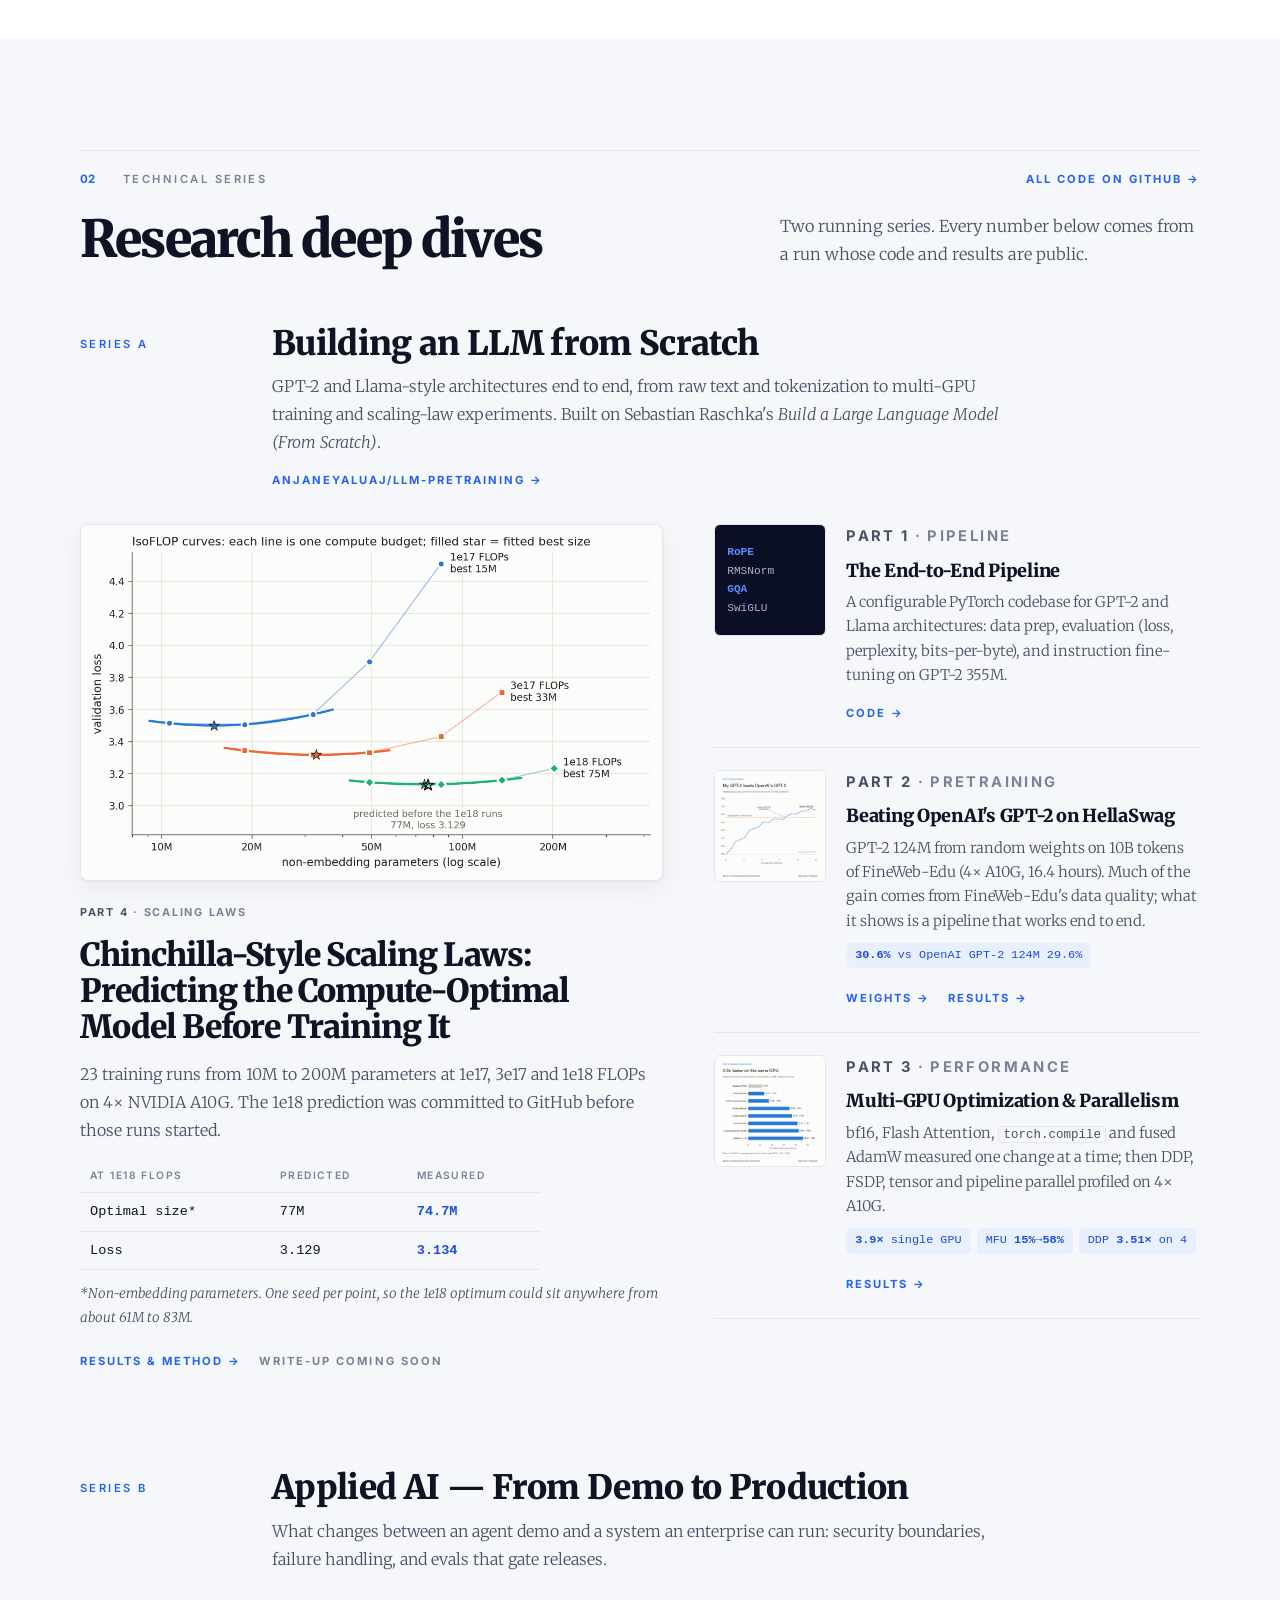
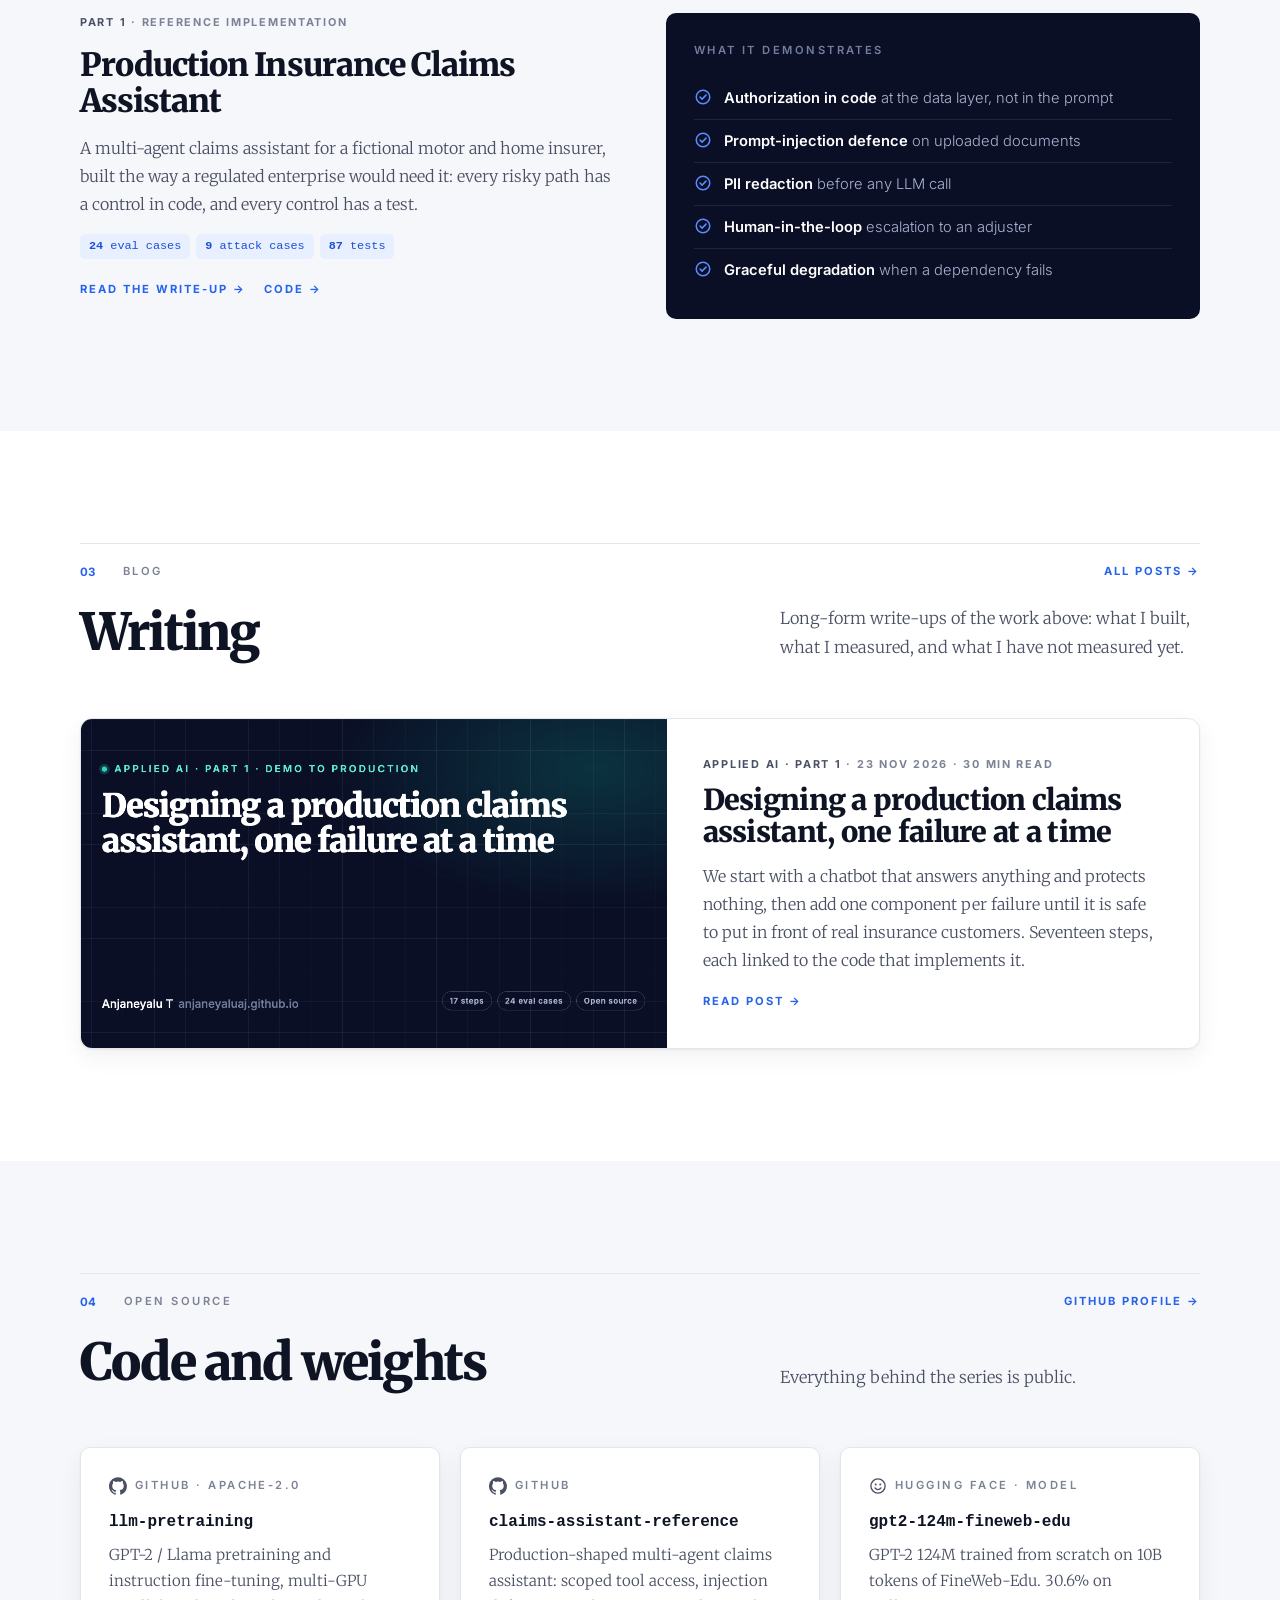
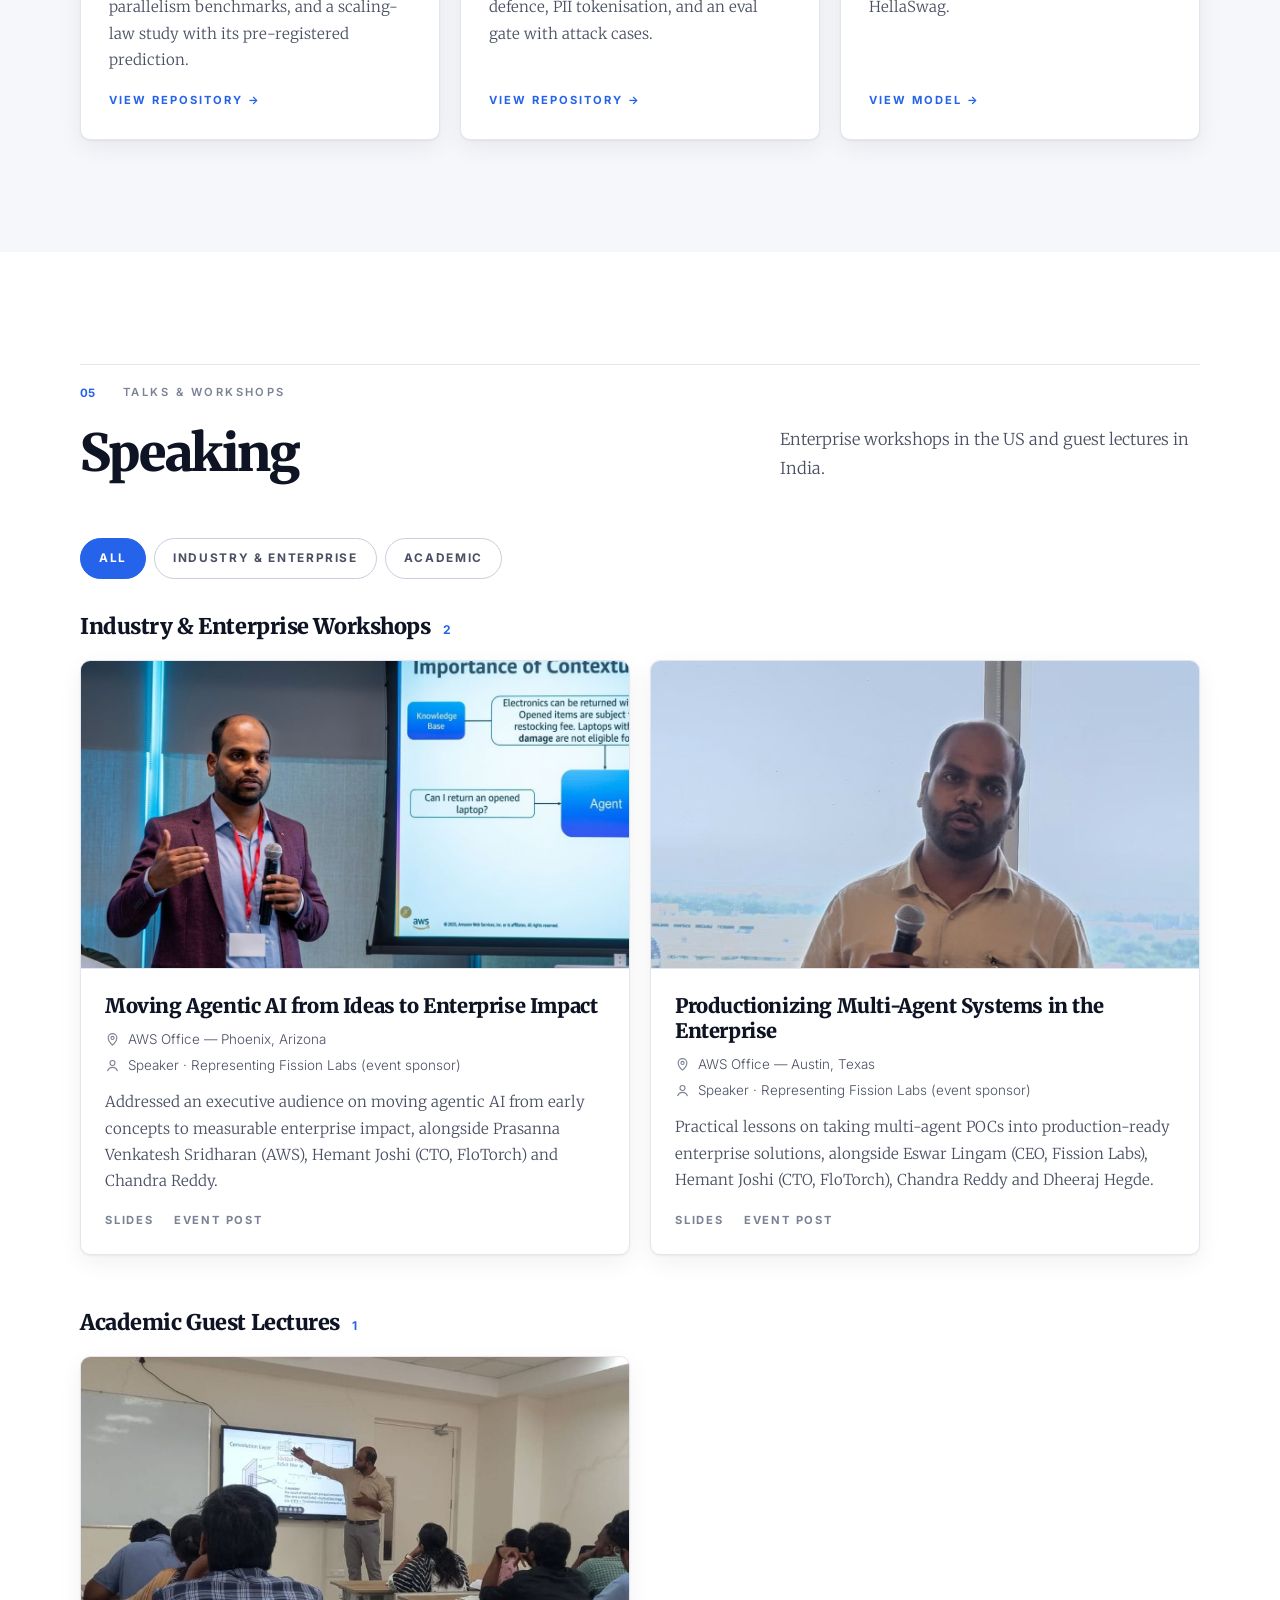
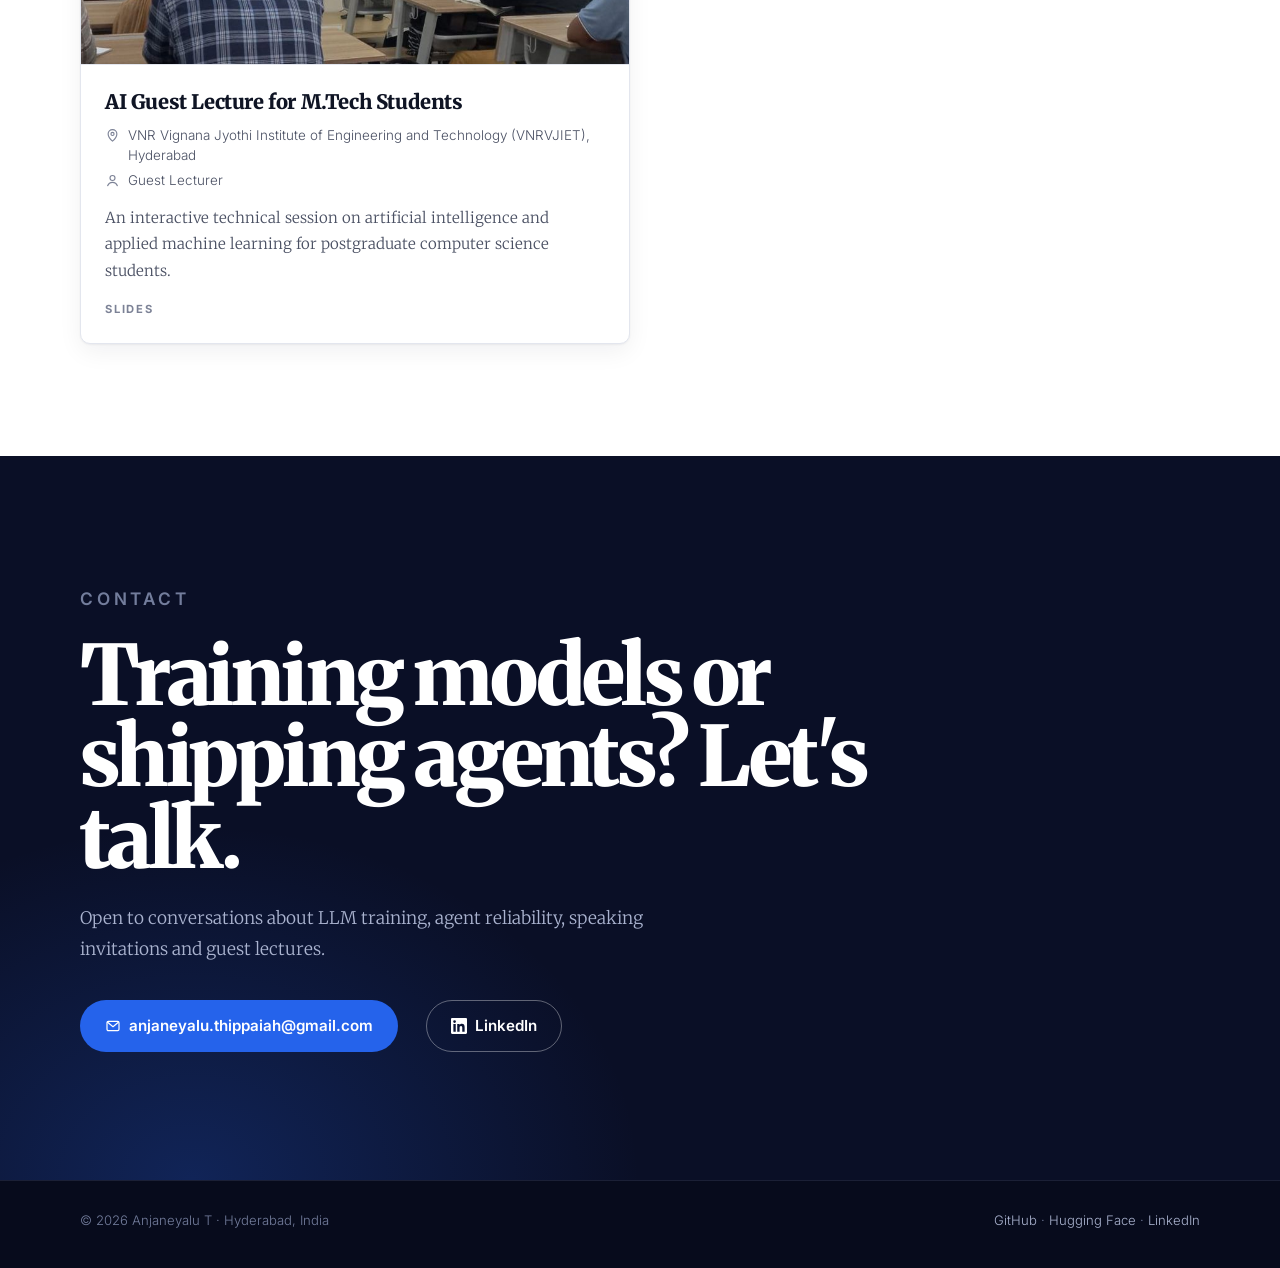
==== commit 84715328: "Add Blog: homepage section, nav link and /blog/ index Co-Authored-By: Claude Opus 5.5 <noreply@anthr" ====
--- a/index.html
+++ b/index.html
@@ -88,6 +88,7 @@
         <ul class="nav-links" id="nav-links">
           <li><a href="#about">About</a></li>
           <li><a href="#series">Technical Series</a></li>
+          <li><a href="#blog">Blog</a></li>
           <li><a href="#open-source">Open Source</a></li>
           <li><a href="#talks">Talks &amp; Workshops</a></li>
           <li><a href="#contact">Contact</a></li>
@@ -332,11 +333,39 @@
       </div>
     </section>
 
-    <!-- ================= 03 OPEN SOURCE ================= -->
-    <section class="section" id="open-source">
+    <!-- ================= 03 BLOG ================= -->
+    <section class="section" id="blog">
       <div class="container">
         <div class="sec-head">
-          <div class="left"><span class="sec-num">03</span><p class="label">Open Source</p></div>
+          <div class="left"><span class="sec-num">03</span><p class="label">Blog</p></div>
+          <a class="sec-link" href="blog/">All posts →</a>
+        </div>
+        <div class="sec-title">
+          <h2>Writing</h2>
+          <p>Long-form write-ups of the work above: what I built, what I measured, and what I have not measured yet.</p>
+        </div>
+
+        <!-- Newest post first. To add a post, copy one <a class="post-card"> block, put it at the top,
+             and add the same card to blog/index.html. The cover is the post's 1200x630 og.png. -->
+        <div class="post-list">
+          <a class="post-card" href="blog/claims-assistant/">
+            <div class="post-cover"><img src="blog/claims-assistant/og.png" width="1200" height="630" alt="" loading="lazy"></div>
+            <div class="post-text">
+              <p class="kicker">Applied AI · Part 1 <span class="muted">· 23 Nov 2026 · 30 min read</span></p>
+              <h3>Designing a production claims assistant, one failure at a time</h3>
+              <p>We start with a chatbot that answers anything and protects nothing, then add one component per failure until it is safe to put in front of real insurance customers. Seventeen steps, each linked to the code that implements it.</p>
+              <span class="go">Read post →</span>
+            </div>
+          </a>
+        </div>
+      </div>
+    </section>
+
+    <!-- ================= 04 OPEN SOURCE ================= -->
+    <section class="section alt" id="open-source">
+      <div class="container">
+        <div class="sec-head">
+          <div class="left"><span class="sec-num">04</span><p class="label">Open Source</p></div>
           <a class="sec-link" href="https://github.com/AnjaneyaluAJ" target="_blank" rel="noopener">GitHub profile →</a>
         </div>
         <div class="sec-title">
@@ -366,11 +395,11 @@
       </div>
     </section>
 
-    <!-- ================= 04 TALKS ================= -->
-    <section class="section alt" id="talks">
+    <!-- ================= 05 TALKS ================= -->
+    <section class="section" id="talks">
       <div class="container">
         <div class="sec-head">
-          <div class="left"><span class="sec-num">04</span><p class="label">Talks &amp; Workshops</p></div>
+          <div class="left"><span class="sec-num">05</span><p class="label">Talks &amp; Workshops</p></div>
         </div>
         <div class="sec-title">
           <h2>Speaking</h2>
--- a/assets/style.css
+++ b/assets/style.css
@@ -188,6 +188,7 @@
   transition: background .15s, transform .15s;
 }
 .pill:hover { text-decoration: none; background: var(--primary-hover); transform: translateY(-1px); }
+.pill { max-width: 100%; overflow-wrap: anywhere; text-align: left; }  /* long email address on narrow phones */
 .pill svg { width: 16px; height: 16px; }
 .pill-ghost { background: transparent; color: var(--on-navy); border-color: rgba(255, 255, 255, .35); }
 .pill-ghost:hover { background: rgba(255, 255, 255, .08); border-color: #fff; }
@@ -389,3 +390,25 @@
 footer { background: var(--navy-2); color: var(--on-navy-3); font-family: var(--sans); font-size: .82rem; border-top: 1px solid var(--navy-line); }
 footer .container { display: flex; flex-wrap: wrap; justify-content: space-between; gap: 12px; padding-top: 28px; padding-bottom: 36px; }
 footer a { color: var(--on-navy-2); }
+
+/* ---------- Blog cards (homepage section and /blog/) ---------- */
+.post-list { display: grid; gap: 24px; }
+.post-card {
+  display: grid; grid-template-columns: minmax(0, 1.1fr) minmax(0, 1fr); gap: 0;
+  background: var(--surface); border: 1px solid var(--border); border-radius: 12px; overflow: hidden;
+  color: inherit; box-shadow: var(--shadow); transition: border-color .15s, transform .15s;
+}
+.post-card:hover { text-decoration: none; border-color: var(--primary); transform: translateY(-2px); }
+.post-cover { background: var(--navy); }
+.post-cover img { width: 100%; height: 100%; object-fit: cover; aspect-ratio: 1200 / 630; }
+.post-text { padding: clamp(22px, 3vw, 36px); display: flex; flex-direction: column; justify-content: center; }
+.post-text h2, .post-text h3 { font-size: clamp(1.35rem, 2.4vw, 1.8rem); letter-spacing: -.025em; margin-bottom: 14px; }
+.post-text p { margin: 0 0 18px; color: var(--text-2); }
+.post-text .kicker { margin-bottom: 10px; }
+.post-text .go { font-family: var(--sans); font-size: .7rem; font-weight: 700; letter-spacing: .18em; text-transform: uppercase; color: var(--primary); }
+@media (max-width: 820px) { .post-card { grid-template-columns: 1fr; } }
+
+.blog-hero { background: var(--navy); color: var(--on-navy); padding: clamp(56px, 8vw, 96px) 0 clamp(40px, 6vw, 64px); }
+.blog-hero .label { color: var(--on-navy-3); margin-bottom: 16px; }
+.blog-hero h1 { color: var(--on-navy); font-size: clamp(2.6rem, 6vw, 4.4rem); letter-spacing: -.045em; margin-bottom: 16px; }
+.blog-hero p { color: var(--on-navy-2); max-width: 620px; margin: 0; font-size: 1.05rem; }
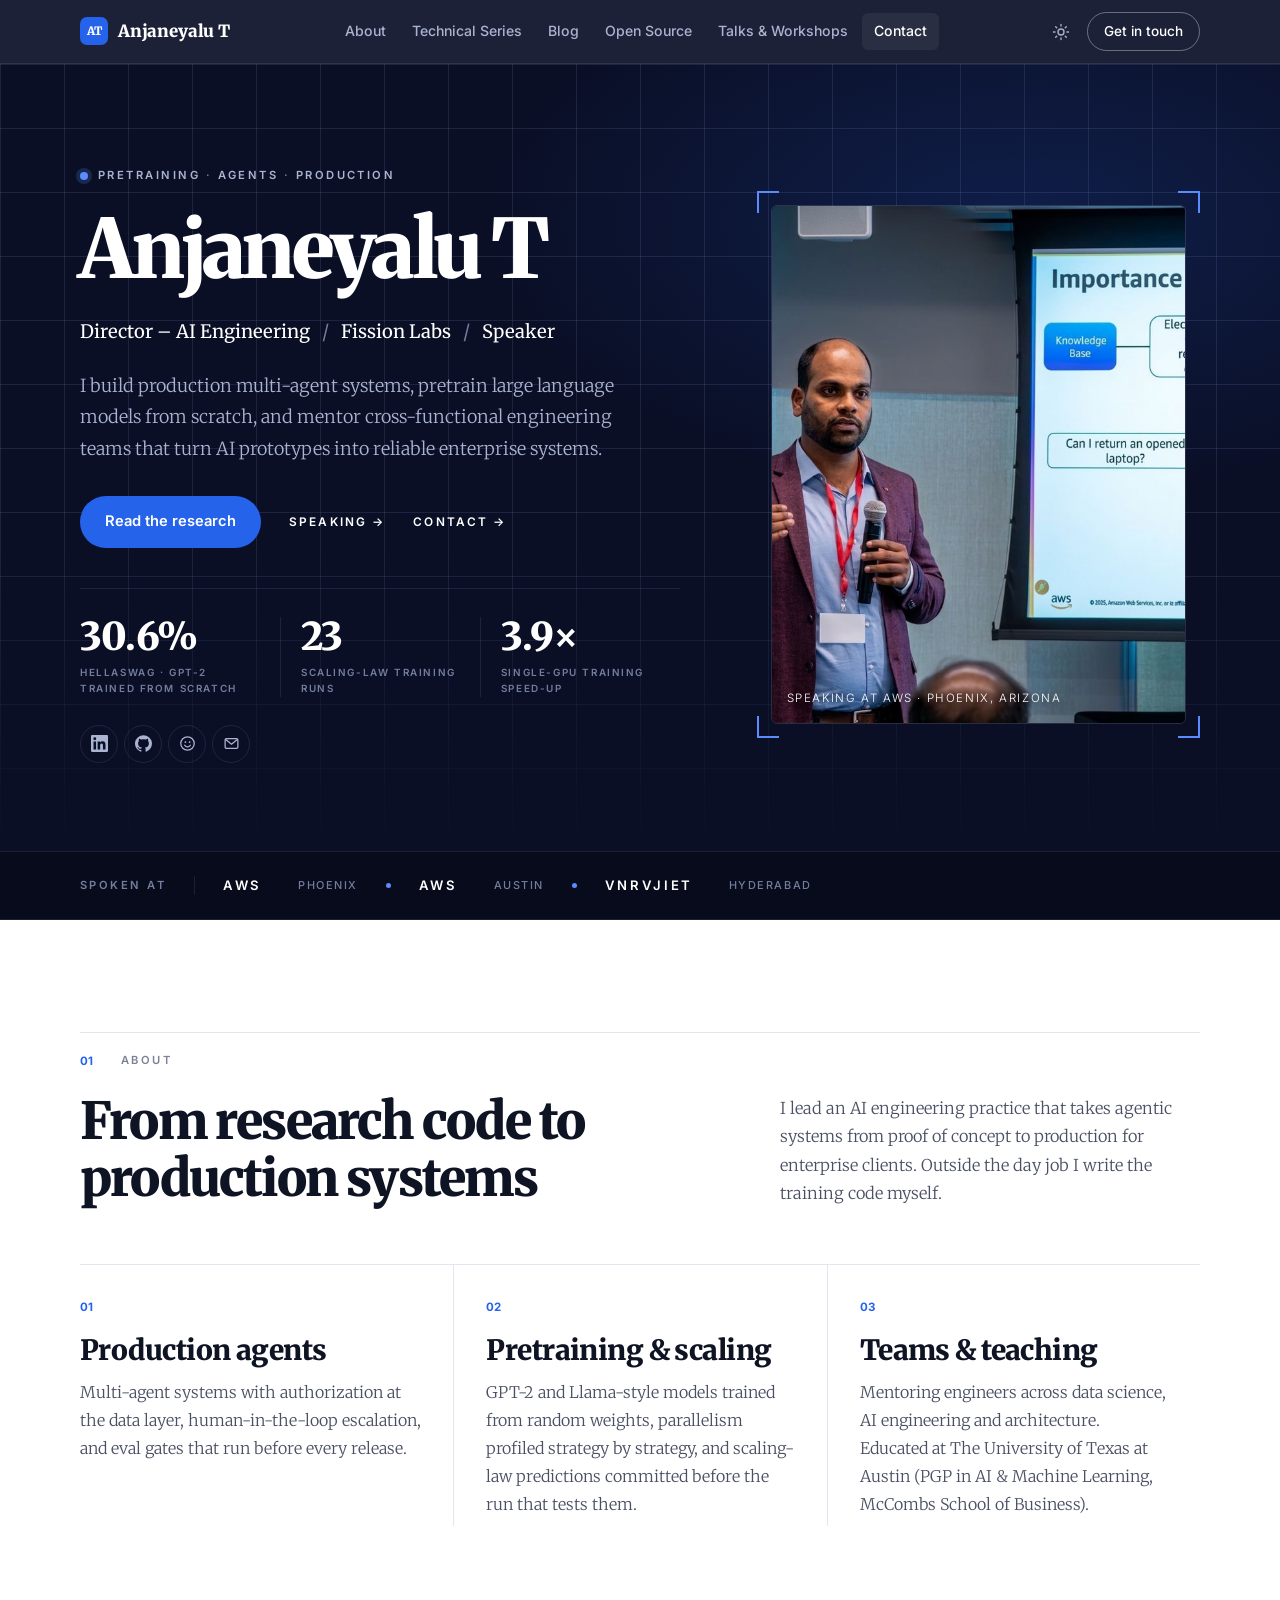
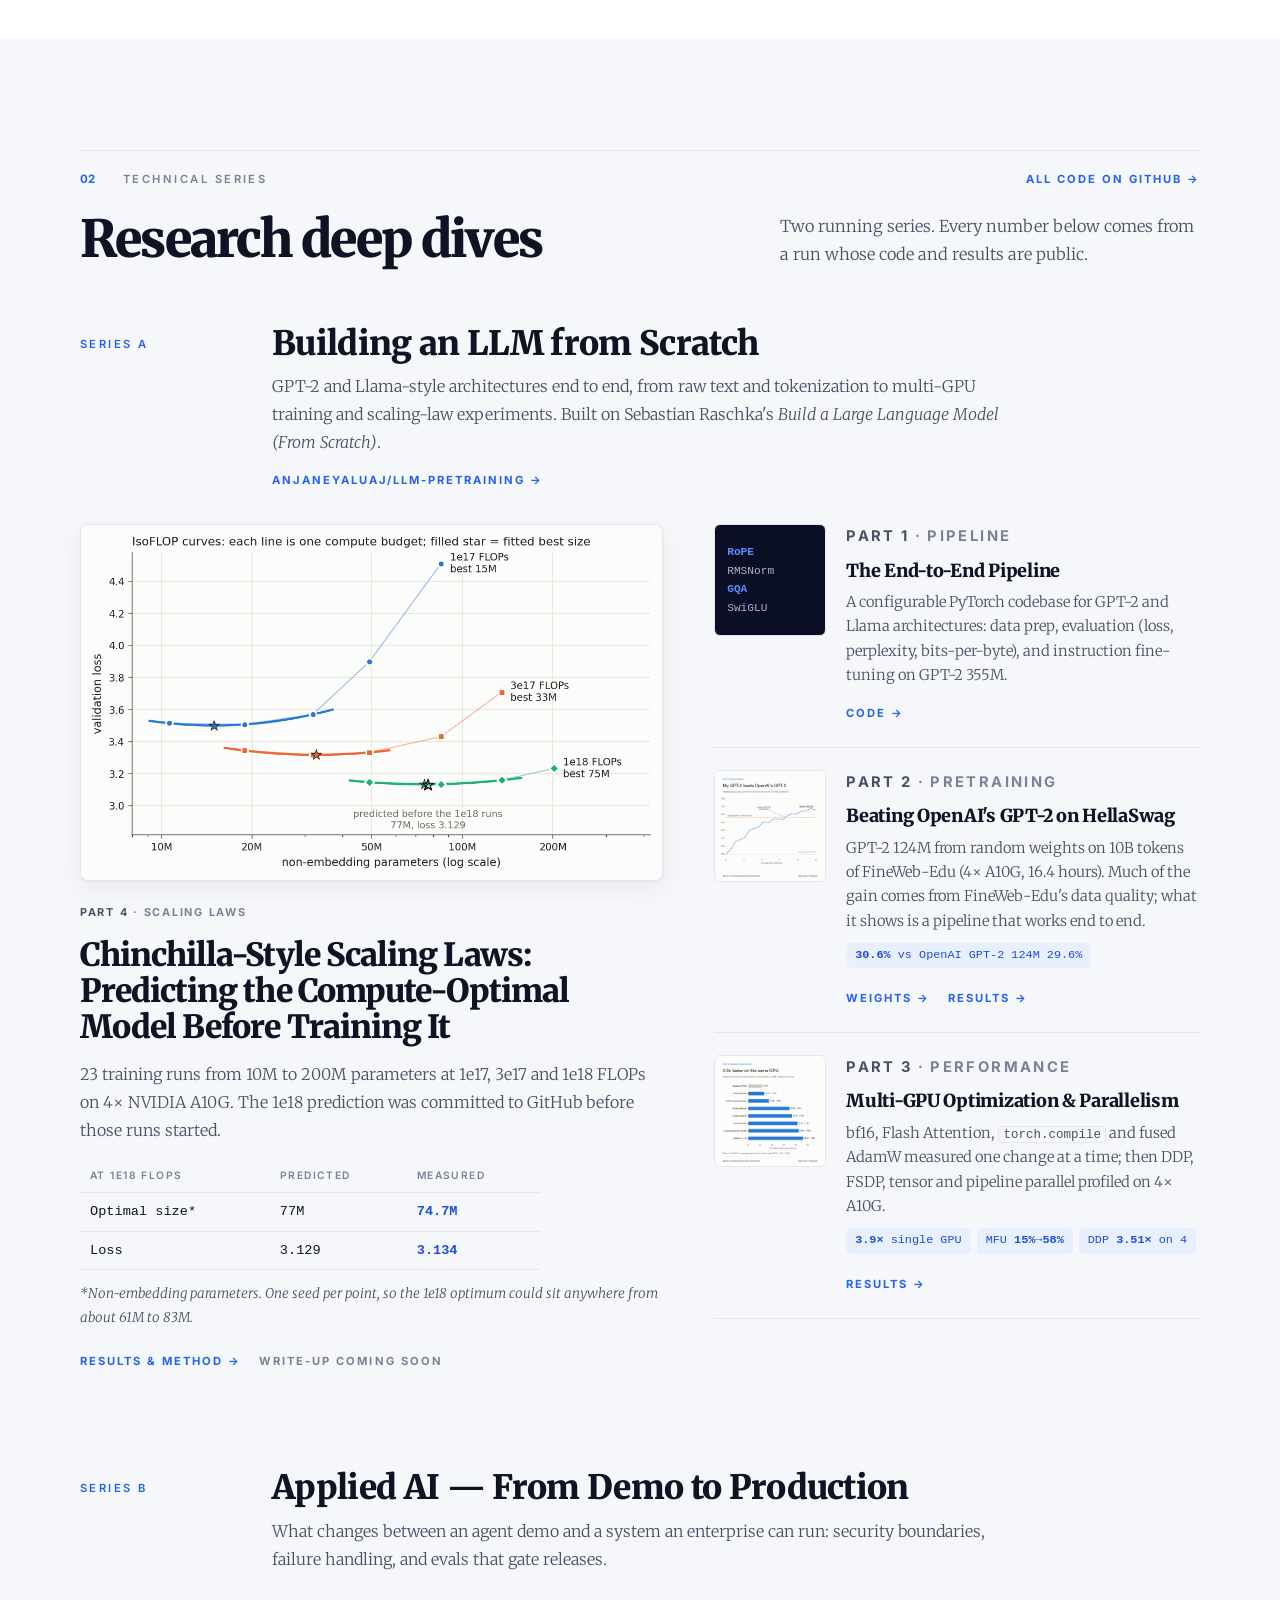
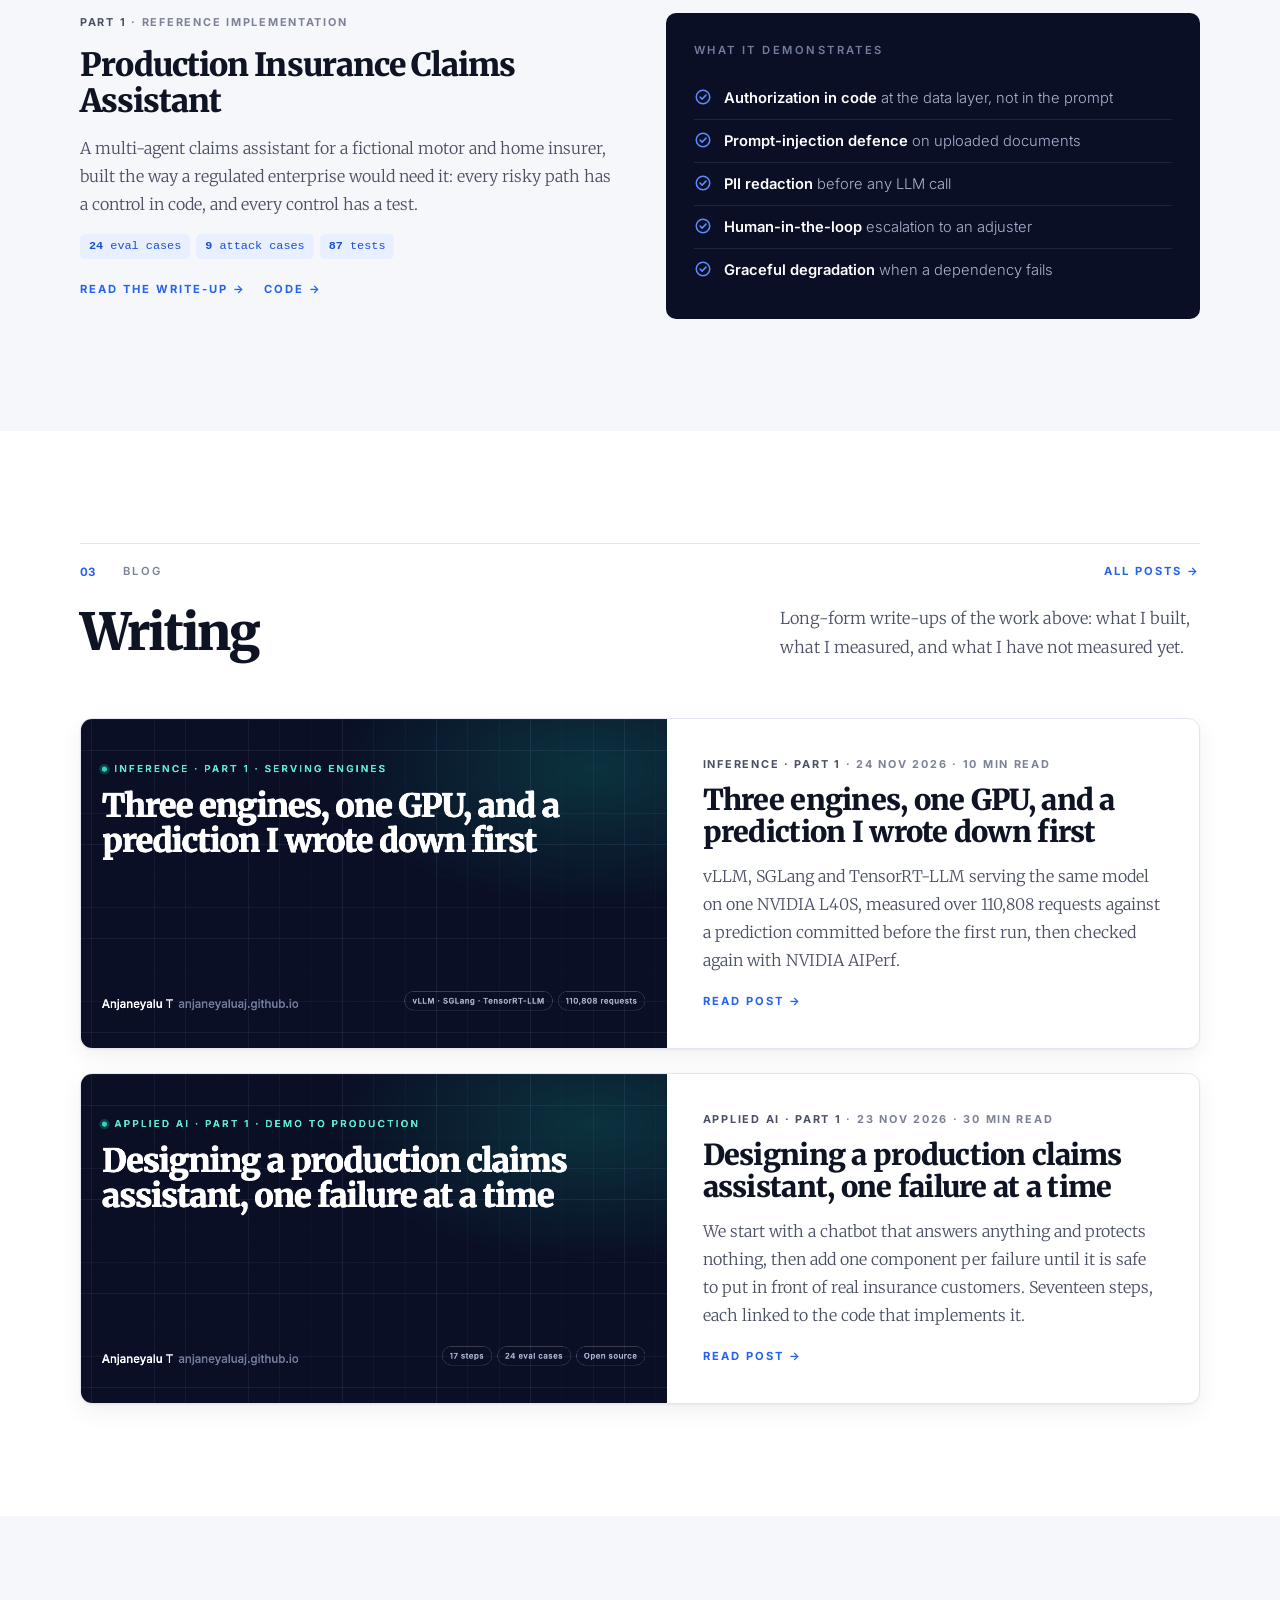
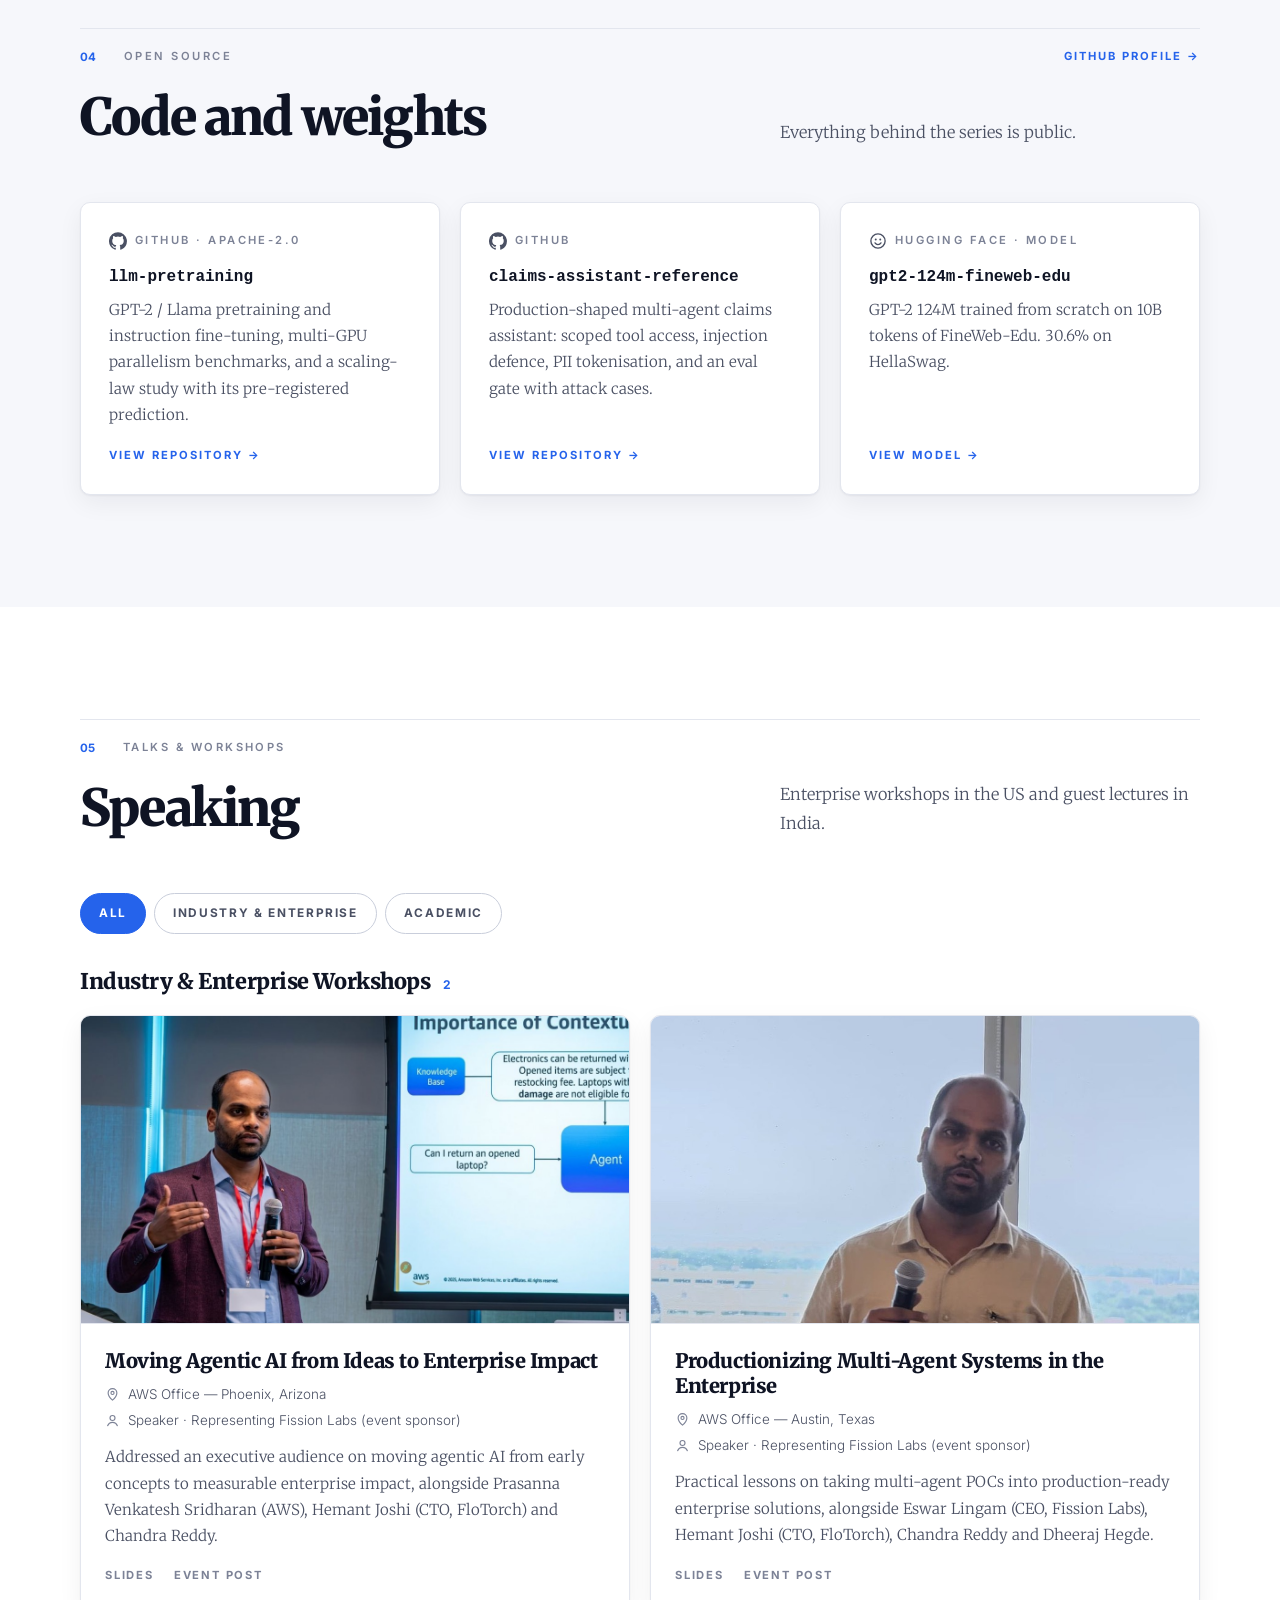
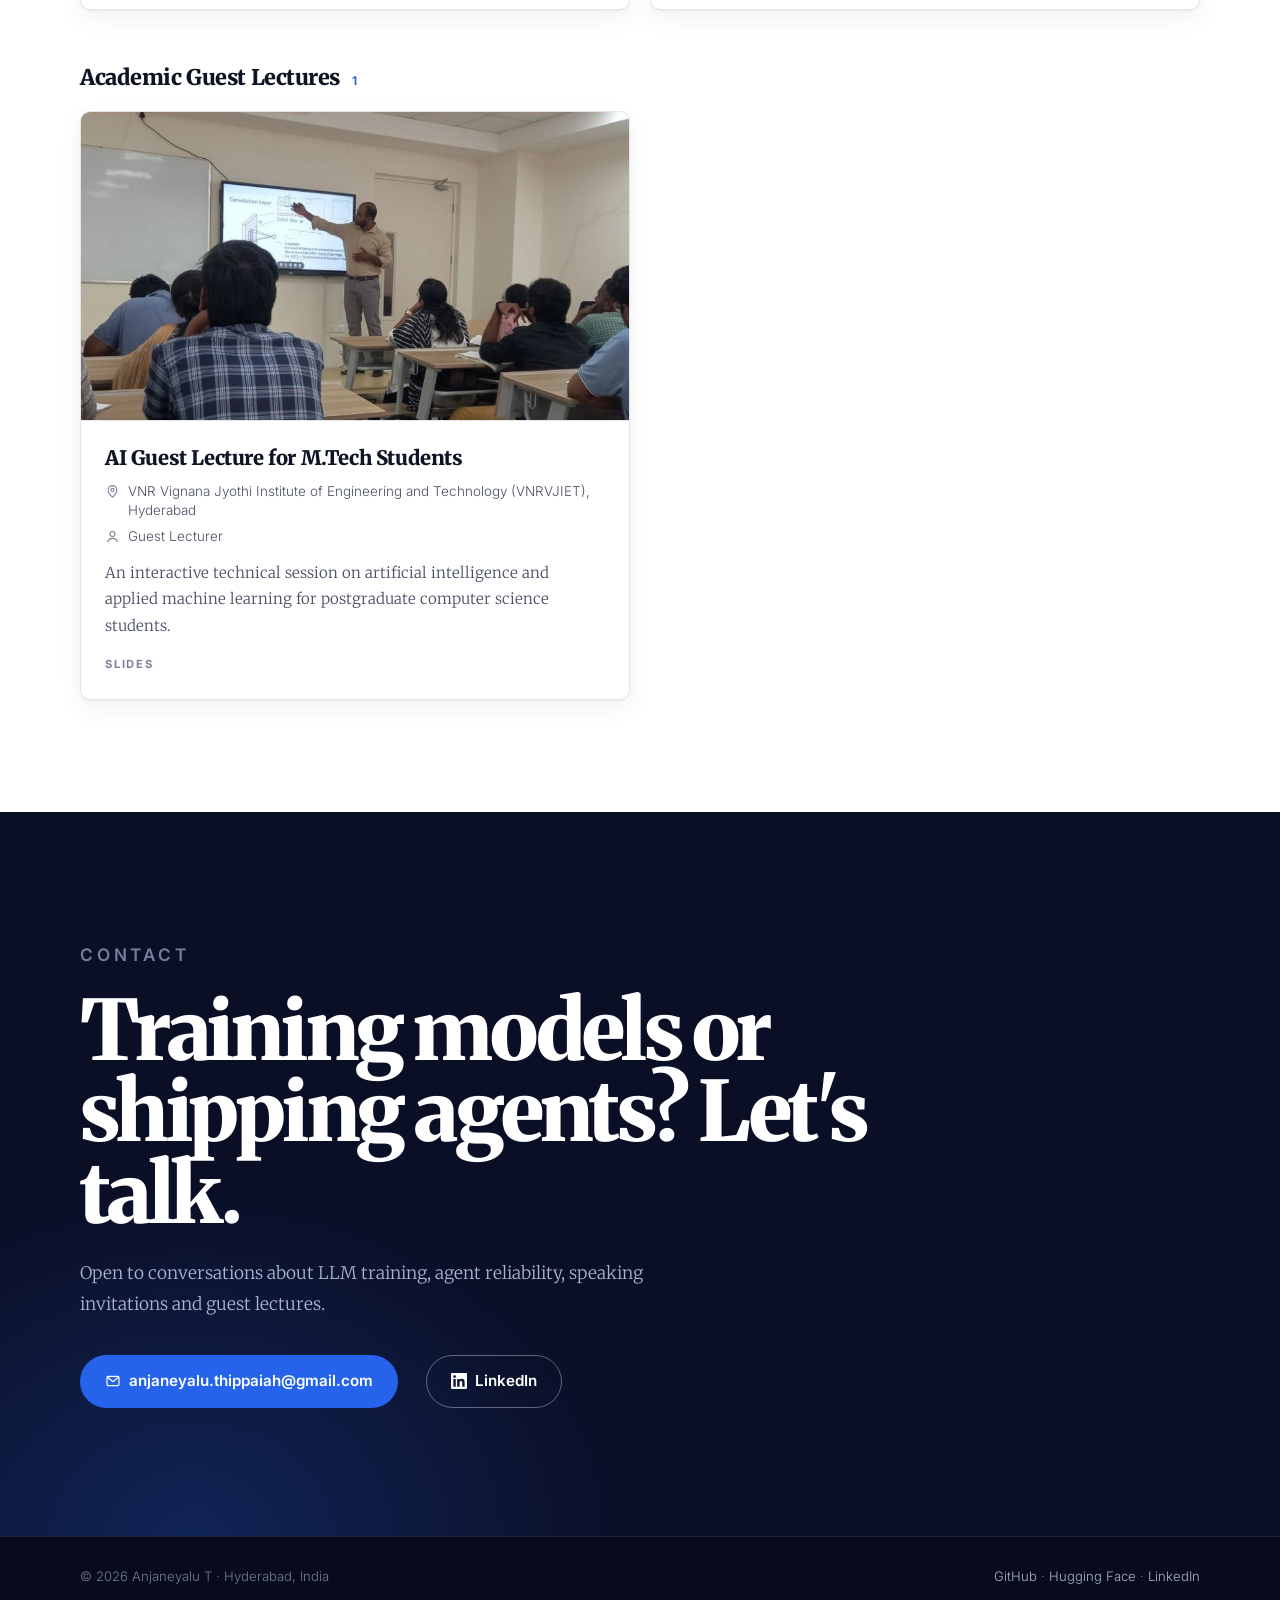
==== commit 79c6f065: "Blog: Inference Part 1, vLLM vs SGLang vs TensorRT-LLM on one L40S New post at /blog/serving-engines" ====
--- a/index.html
+++ b/index.html
@@ -348,6 +348,15 @@
         <!-- Newest post first. To add a post, copy one <a class="post-card"> block, put it at the top,
              and add the same card to blog/index.html. The cover is the post's 1200x630 og.png. -->
         <div class="post-list">
+          <a class="post-card" href="blog/serving-engines/">
+            <div class="post-cover"><img src="blog/serving-engines/og.png" width="1200" height="630" alt="" loading="lazy"></div>
+            <div class="post-text">
+              <p class="kicker">Inference · Part 1 <span class="muted">· 24 Nov 2026 · 10 min read</span></p>
+              <h3>Three engines, one GPU, and a prediction I wrote down first</h3>
+              <p>vLLM, SGLang and TensorRT-LLM serving the same model on one NVIDIA L40S, measured over 110,808 requests against a prediction committed before the first run, then checked again with NVIDIA AIPerf.</p>
+              <span class="go">Read post →</span>
+            </div>
+          </a>
           <a class="post-card" href="blog/claims-assistant/">
             <div class="post-cover"><img src="blog/claims-assistant/og.png" width="1200" height="630" alt="" loading="lazy"></div>
             <div class="post-text">
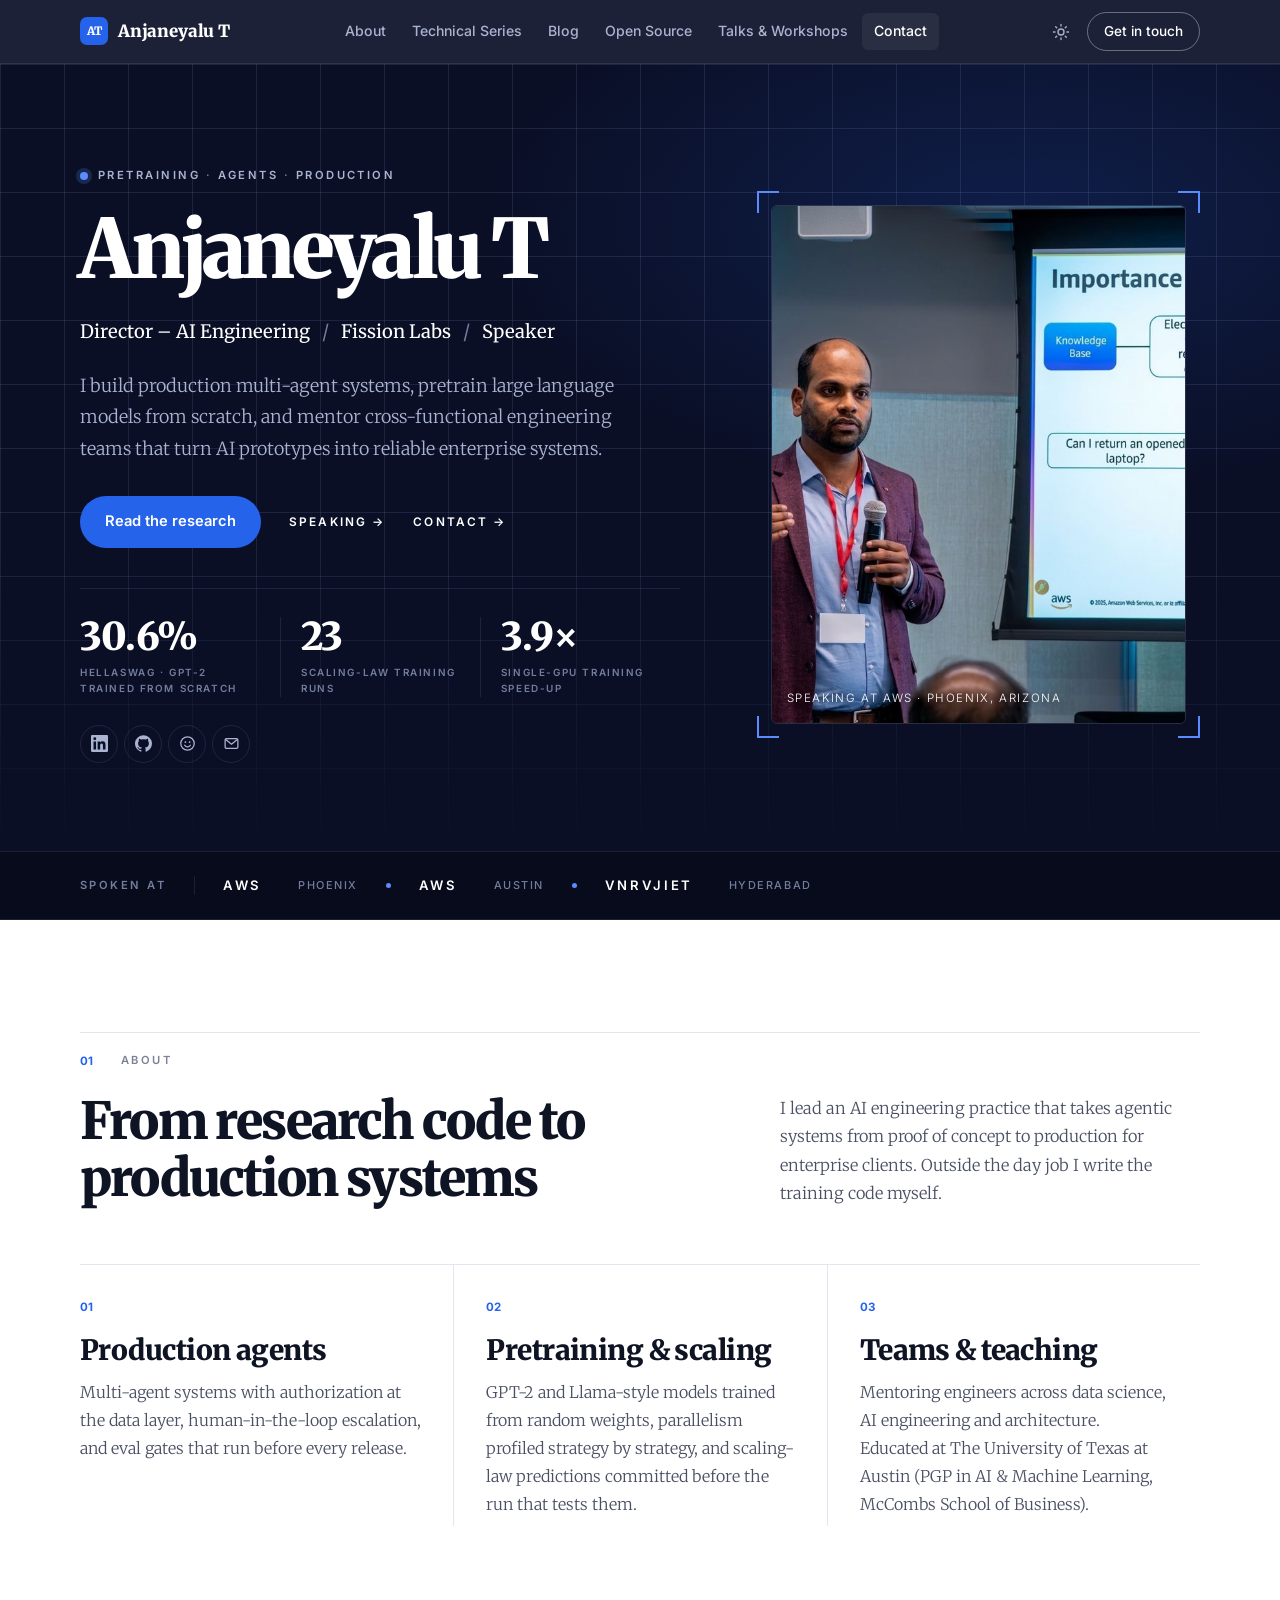
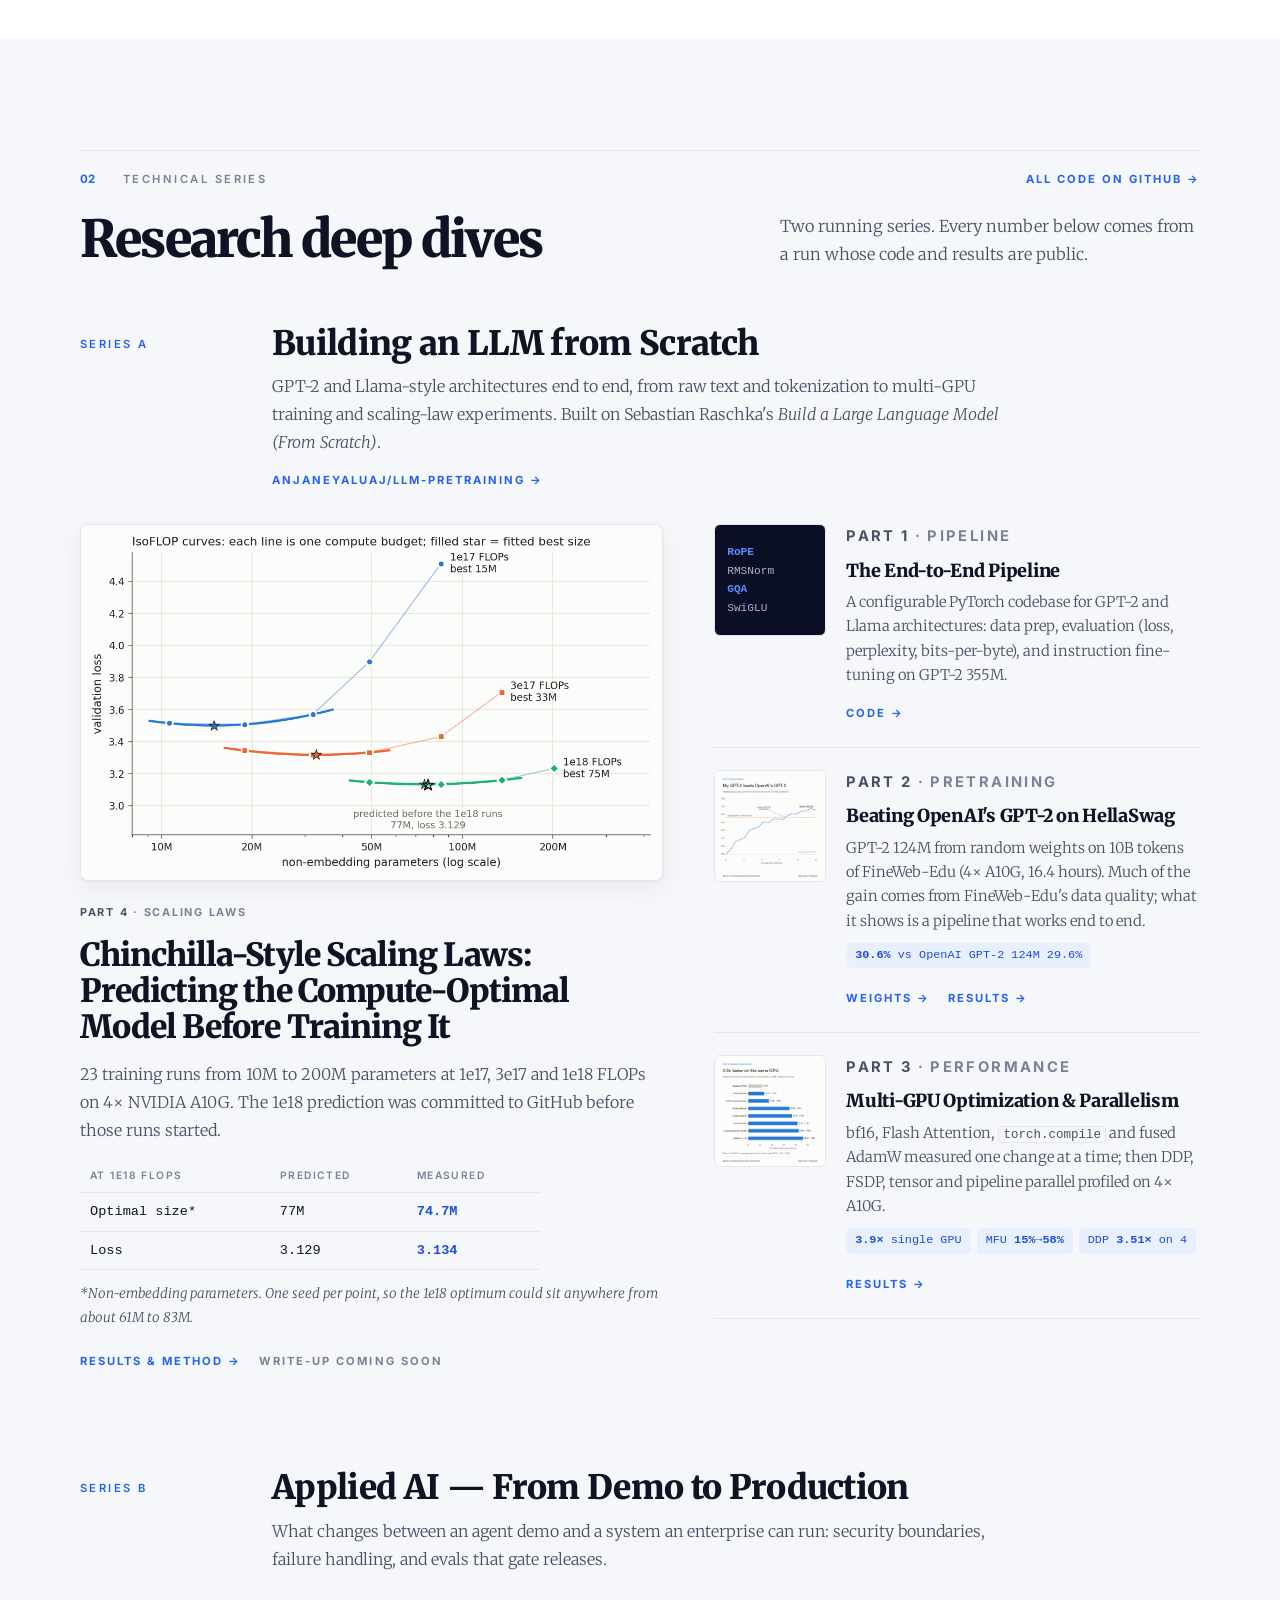
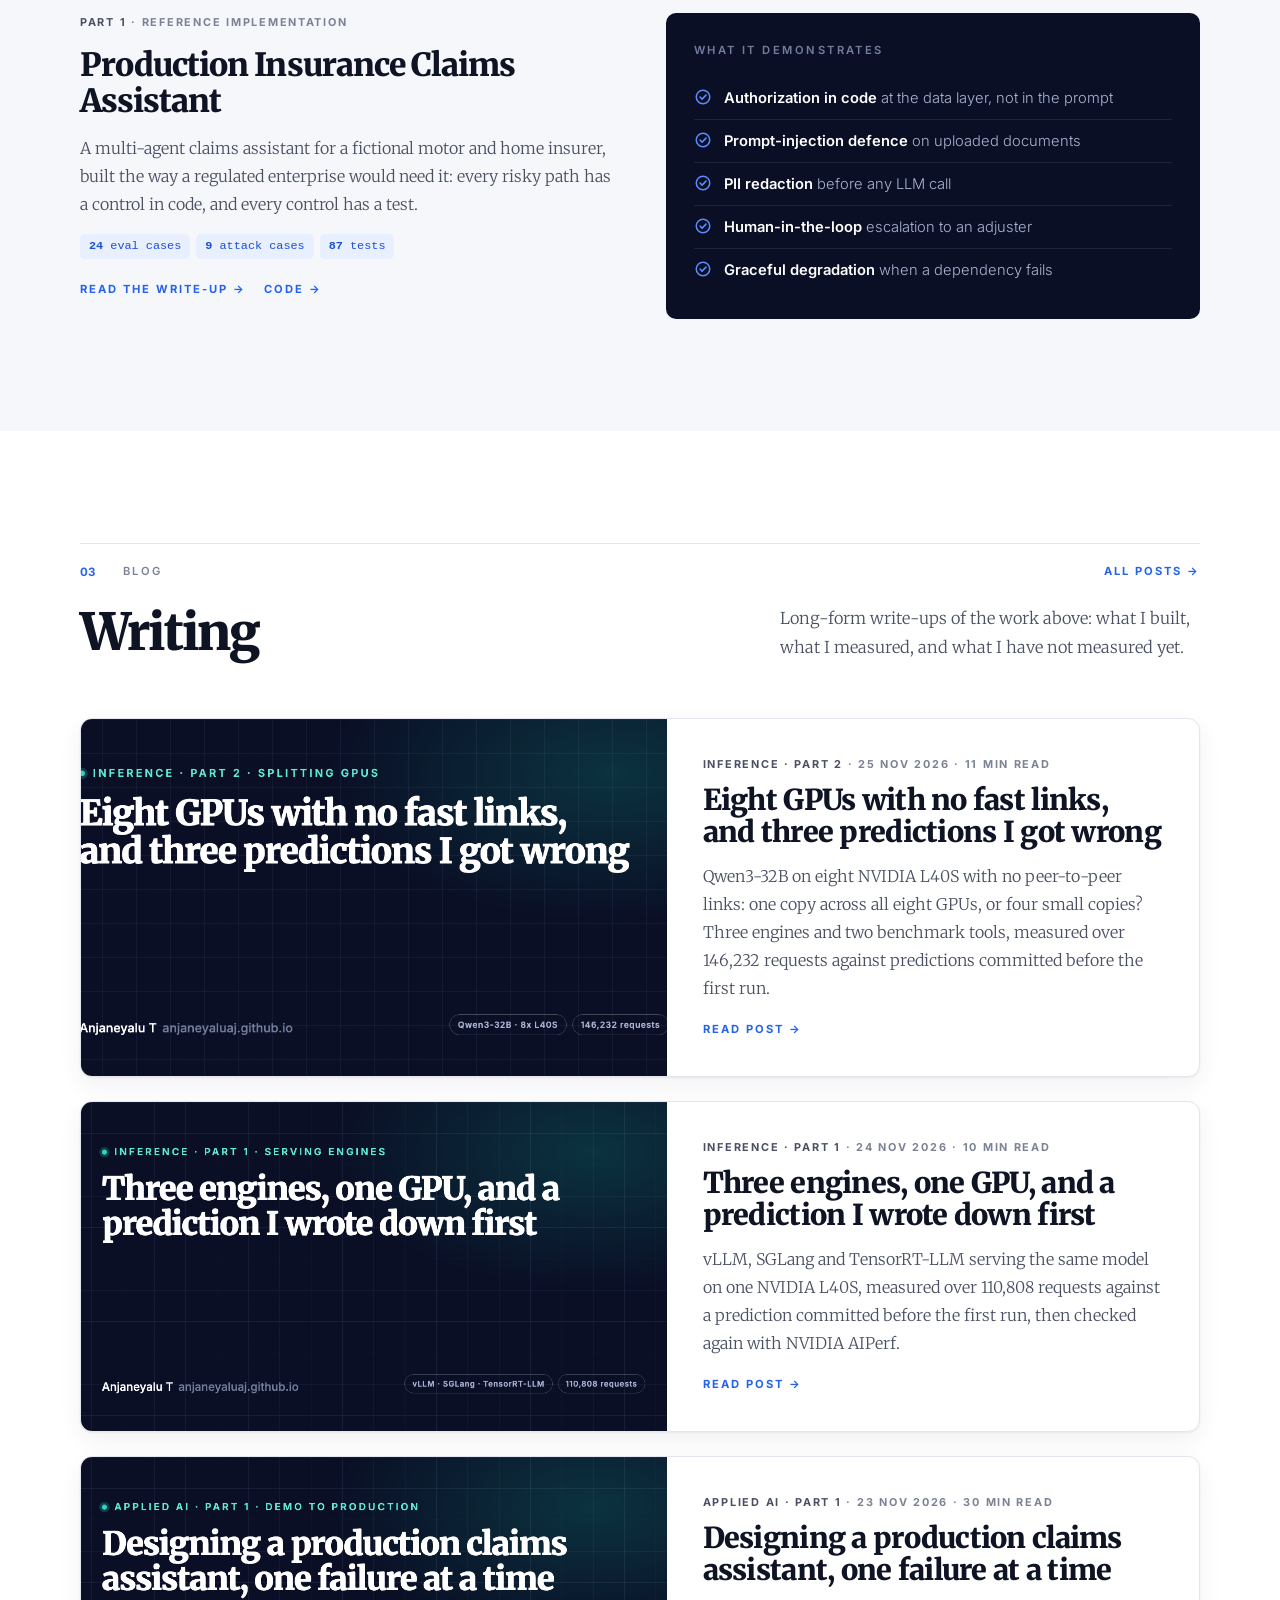
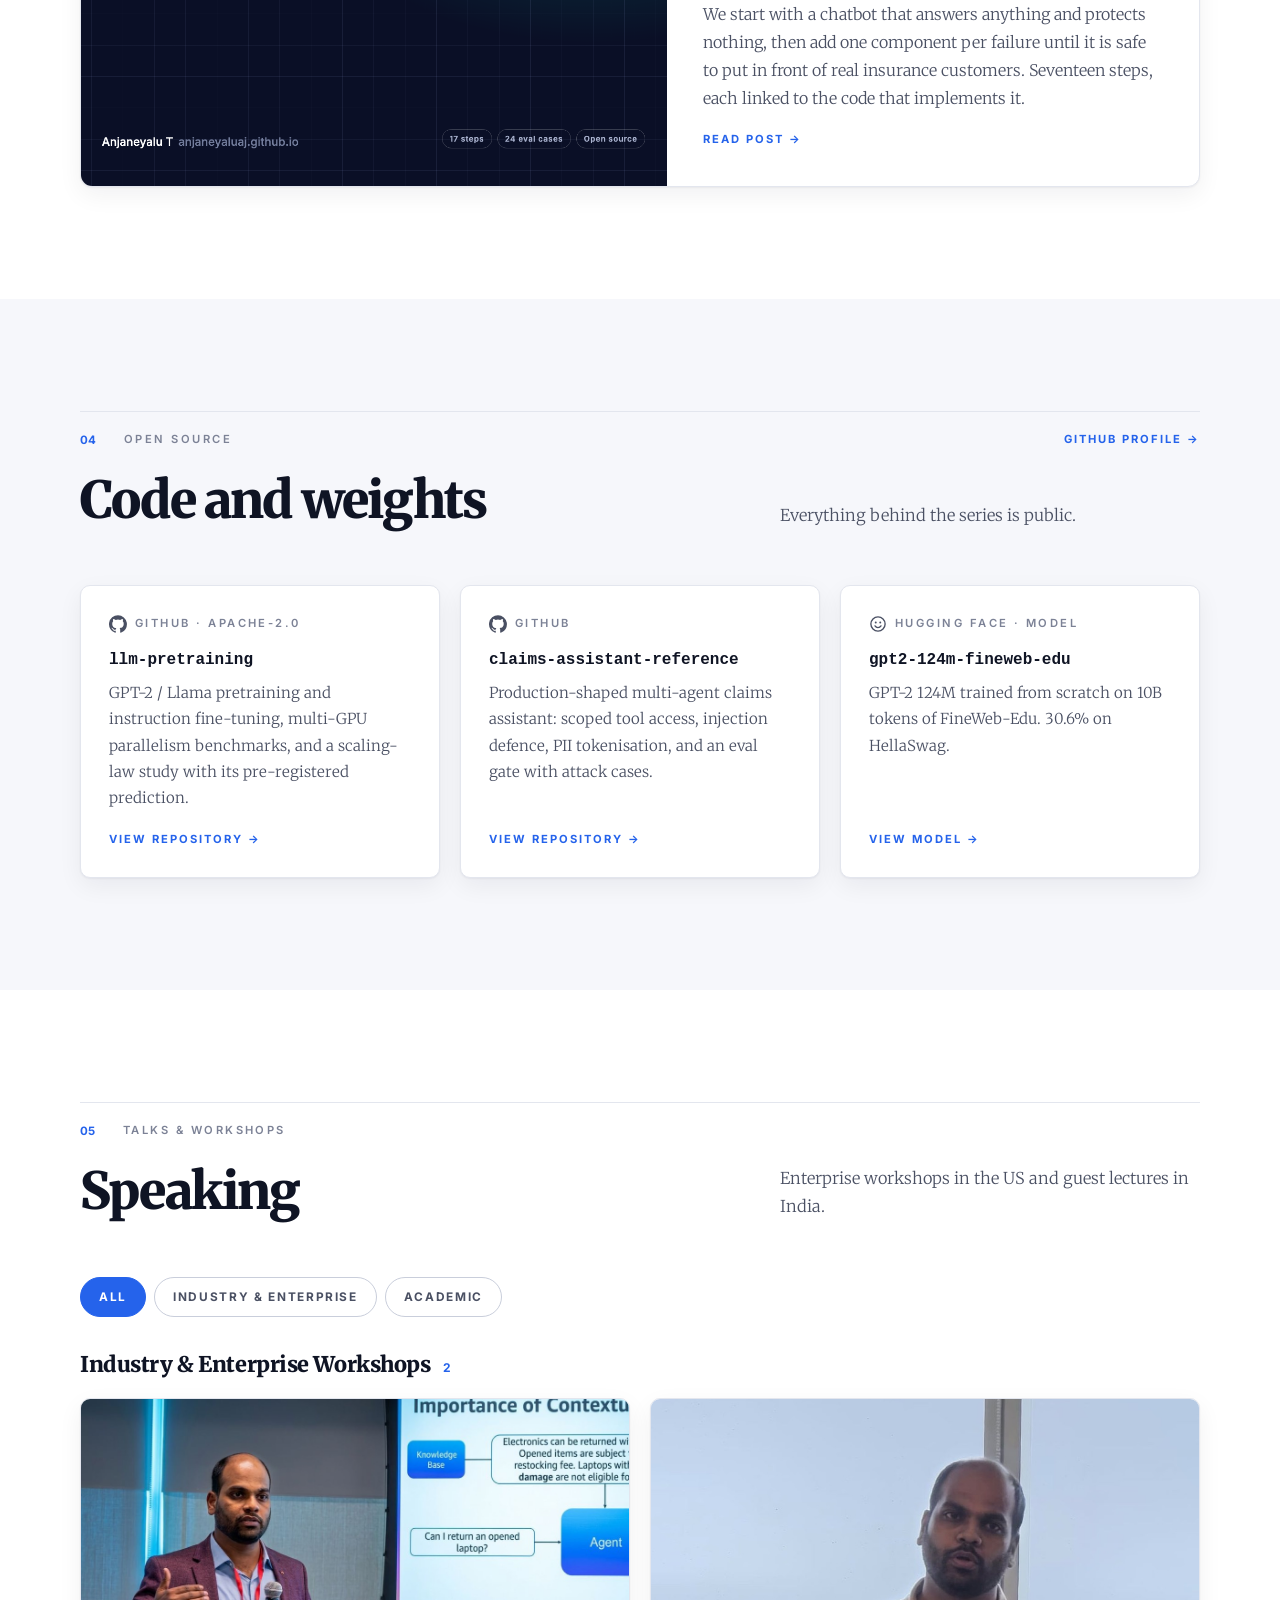
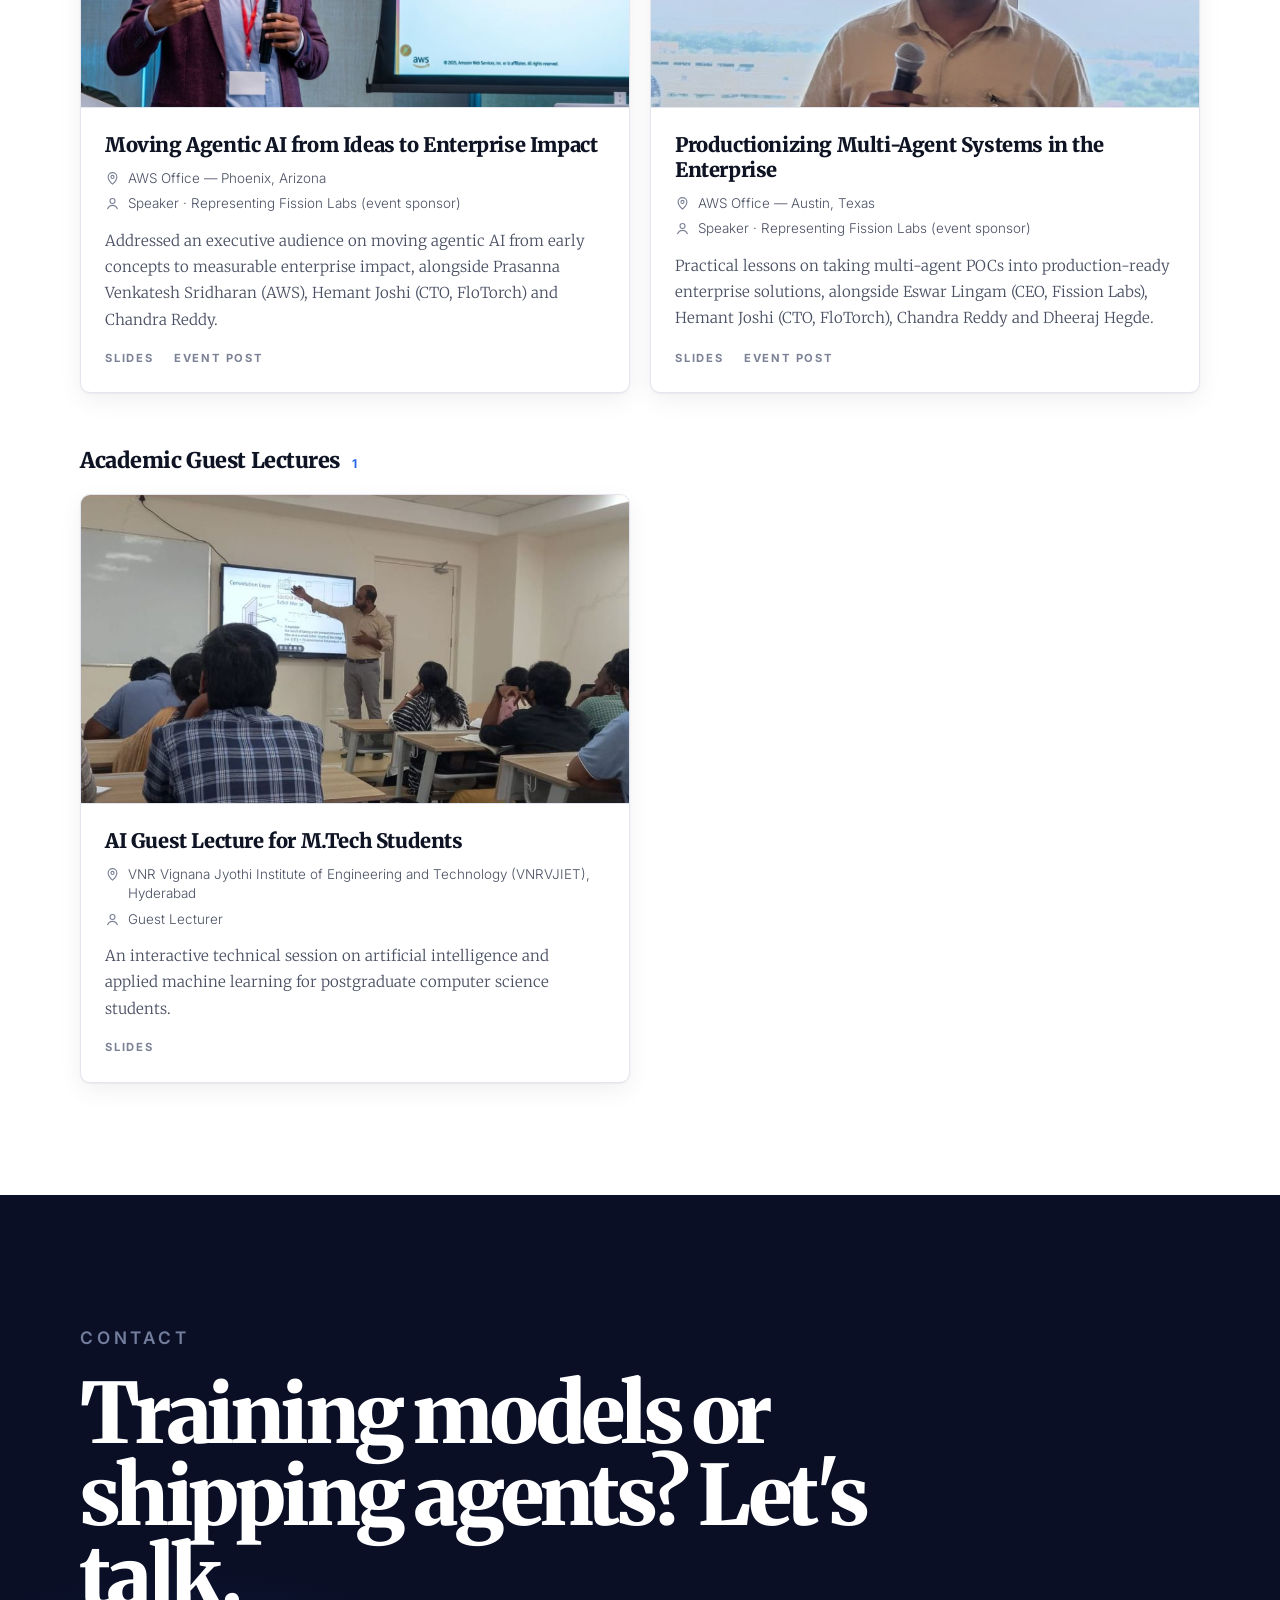
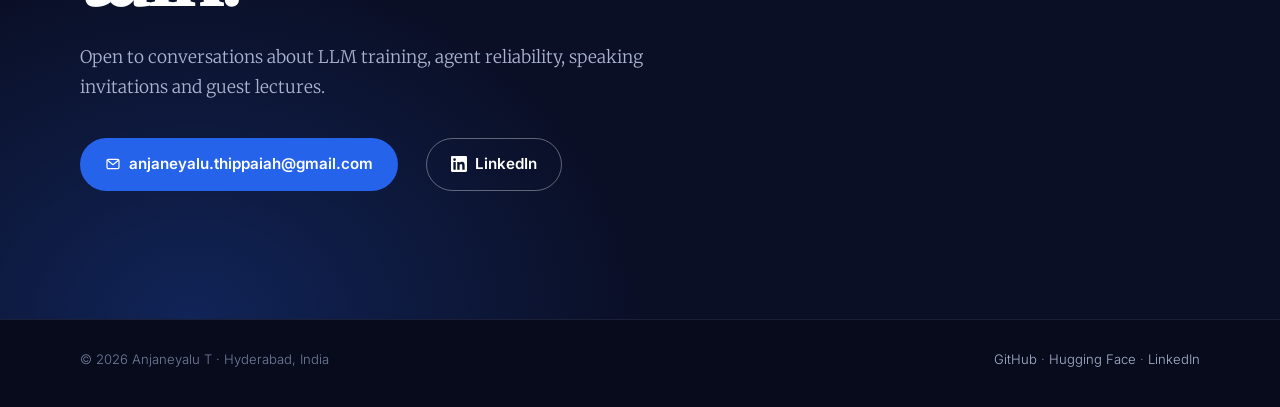
==== commit a5d599ea: "Blog: Inference Part 2, splitting Qwen3-32B across 8 L40S (tensor vs data parallel) New post at /blo" ====
--- a/index.html
+++ b/index.html
@@ -348,6 +348,15 @@
         <!-- Newest post first. To add a post, copy one <a class="post-card"> block, put it at the top,
              and add the same card to blog/index.html. The cover is the post's 1200x630 og.png. -->
         <div class="post-list">
+          <a class="post-card" href="blog/splitting-gpus/">
+            <div class="post-cover"><img src="blog/splitting-gpus/og.png" width="1200" height="630" alt="" loading="lazy"></div>
+            <div class="post-text">
+              <p class="kicker">Inference · Part 2 <span class="muted">· 25 Nov 2026 · 11 min read</span></p>
+              <h3>Eight GPUs with no fast links, and three predictions I got wrong</h3>
+              <p>Qwen3-32B on eight NVIDIA L40S with no peer-to-peer links: one copy across all eight GPUs, or four small copies? Three engines and two benchmark tools, measured over 146,232 requests against predictions committed before the first run.</p>
+              <span class="go">Read post →</span>
+            </div>
+          </a>
           <a class="post-card" href="blog/serving-engines/">
             <div class="post-cover"><img src="blog/serving-engines/og.png" width="1200" height="630" alt="" loading="lazy"></div>
             <div class="post-text">
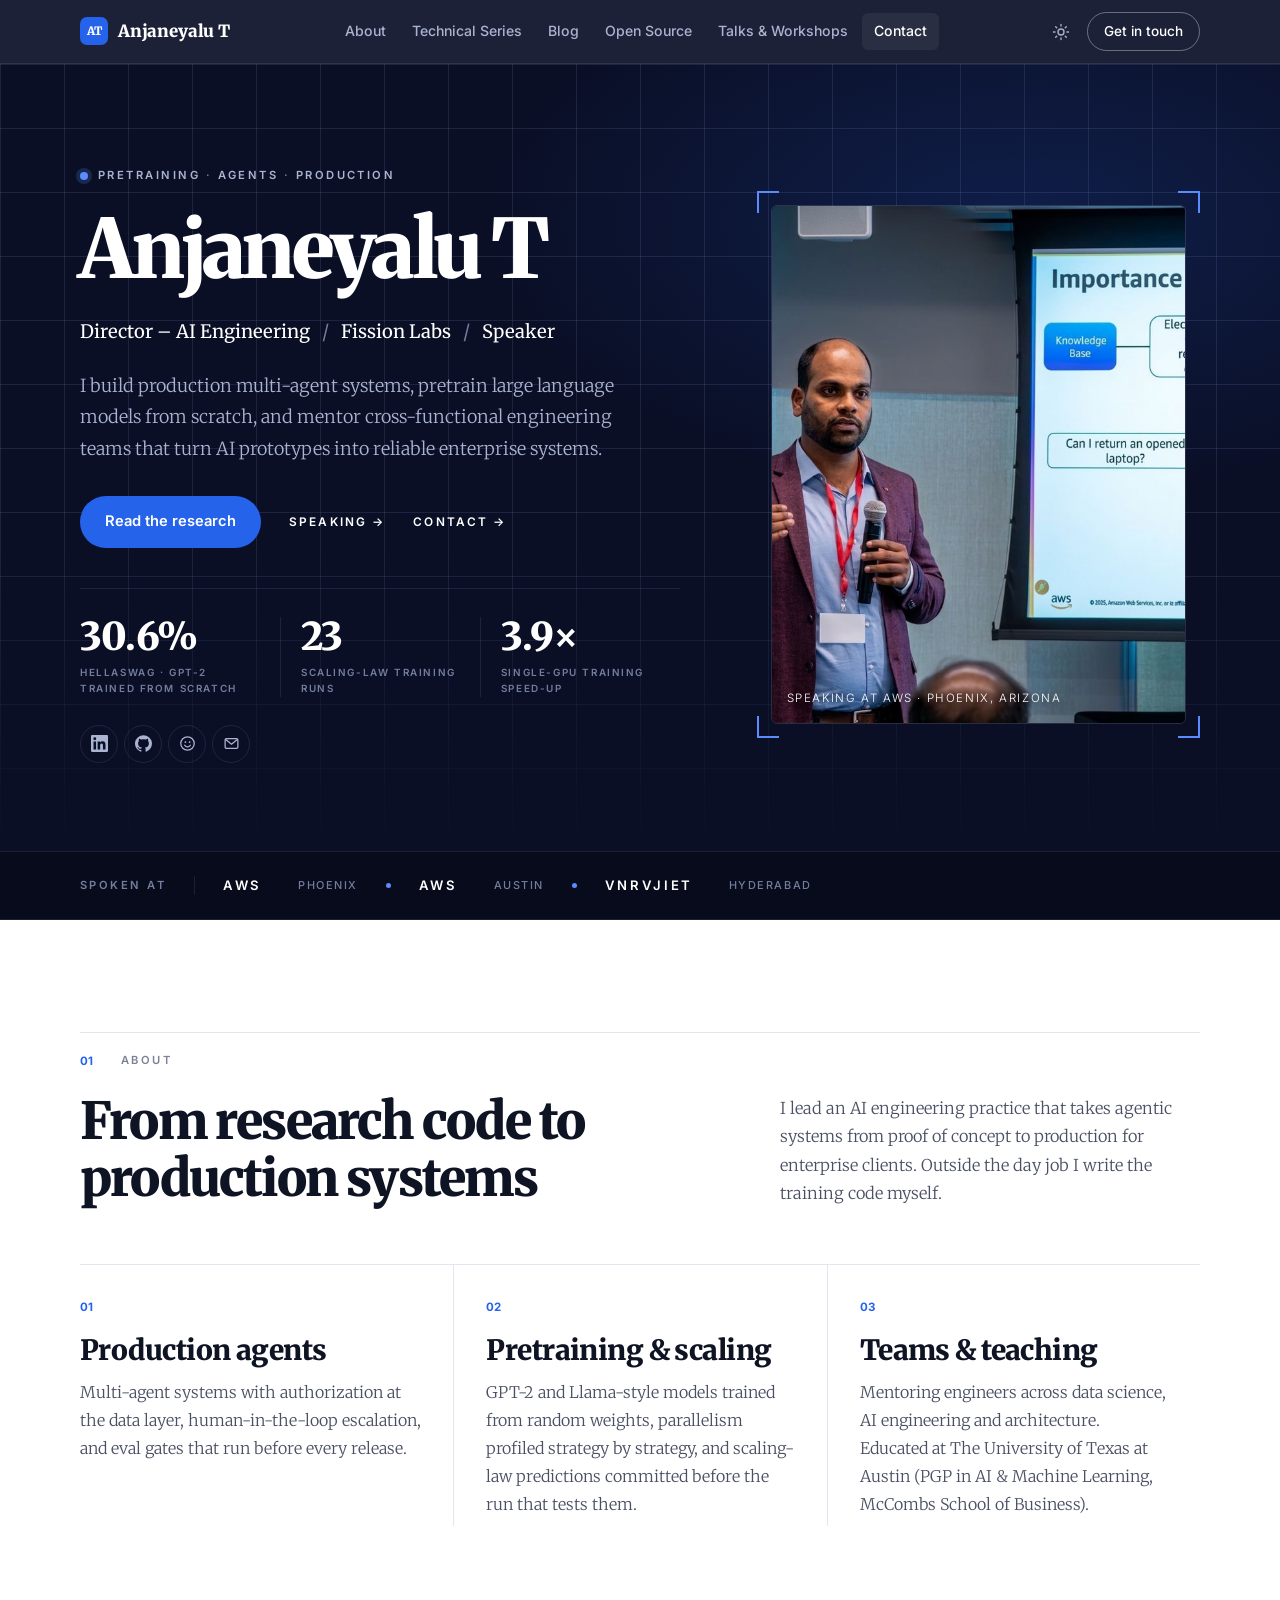
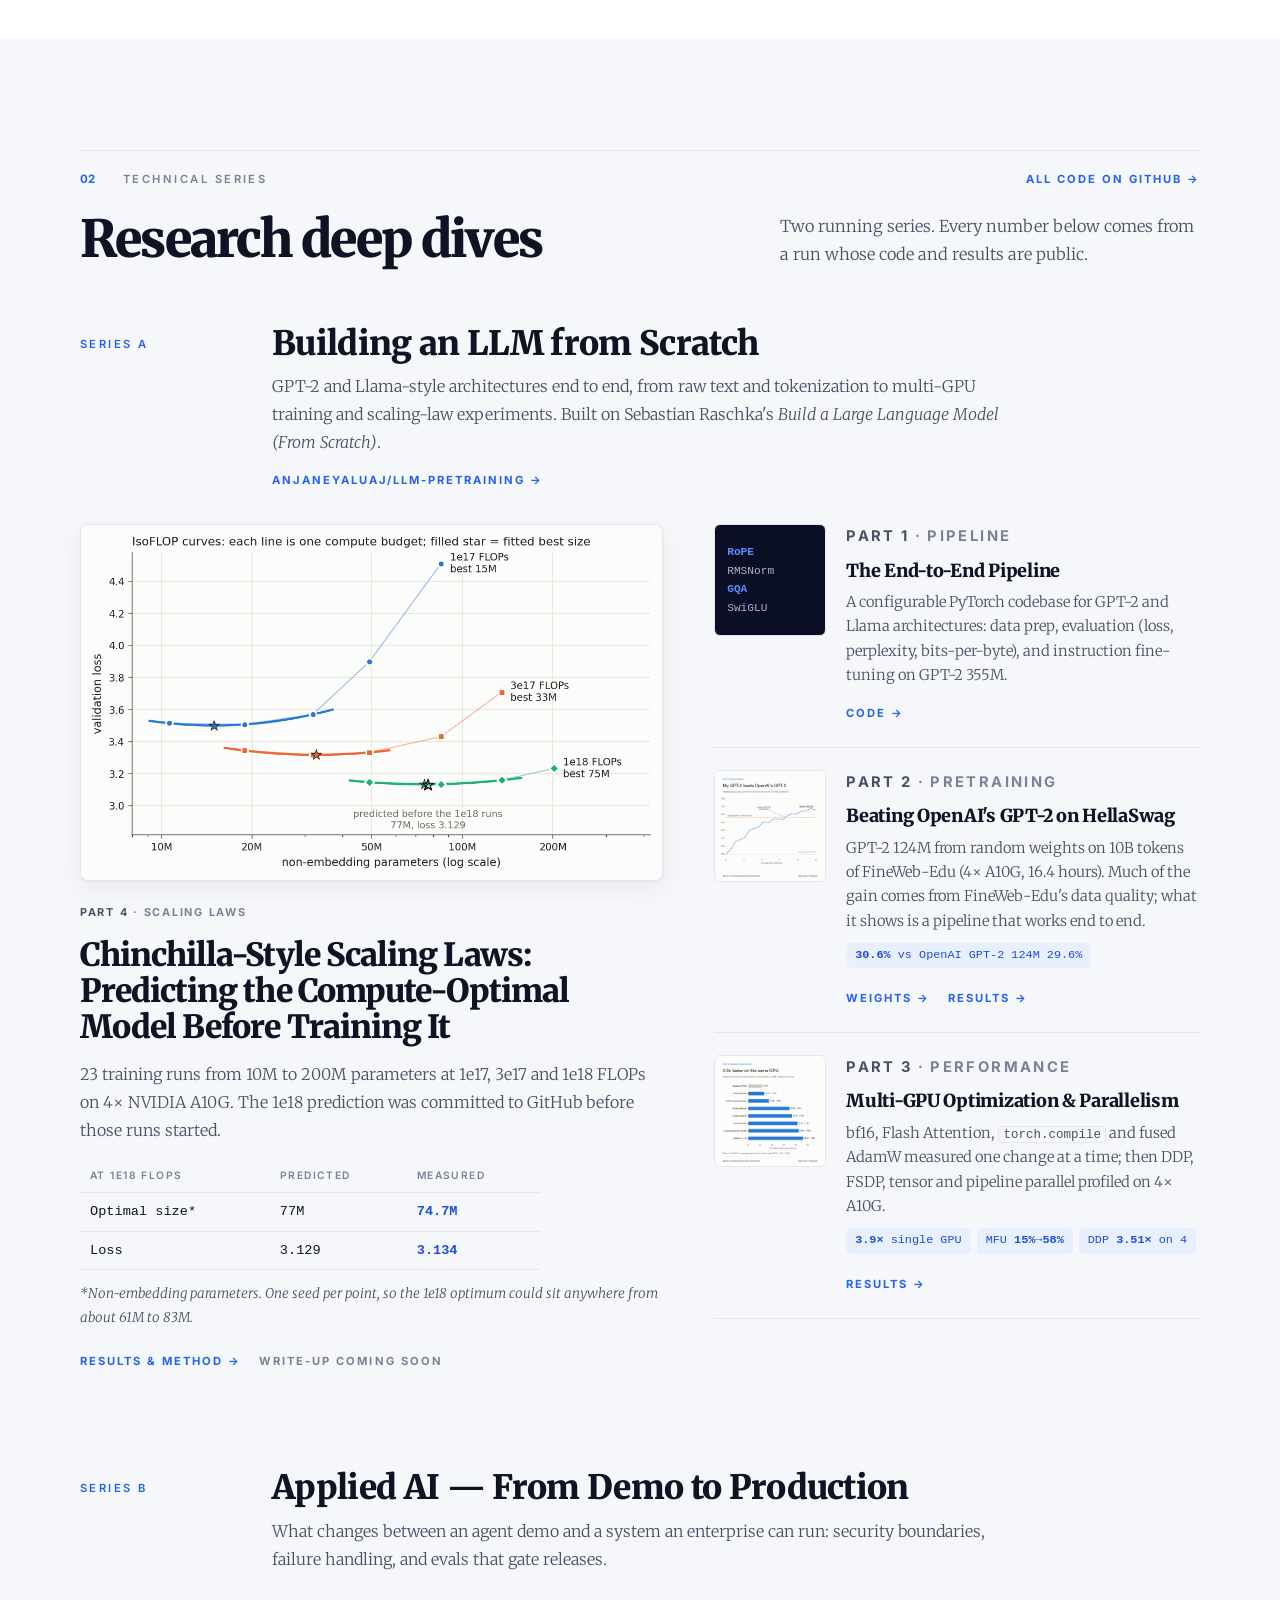
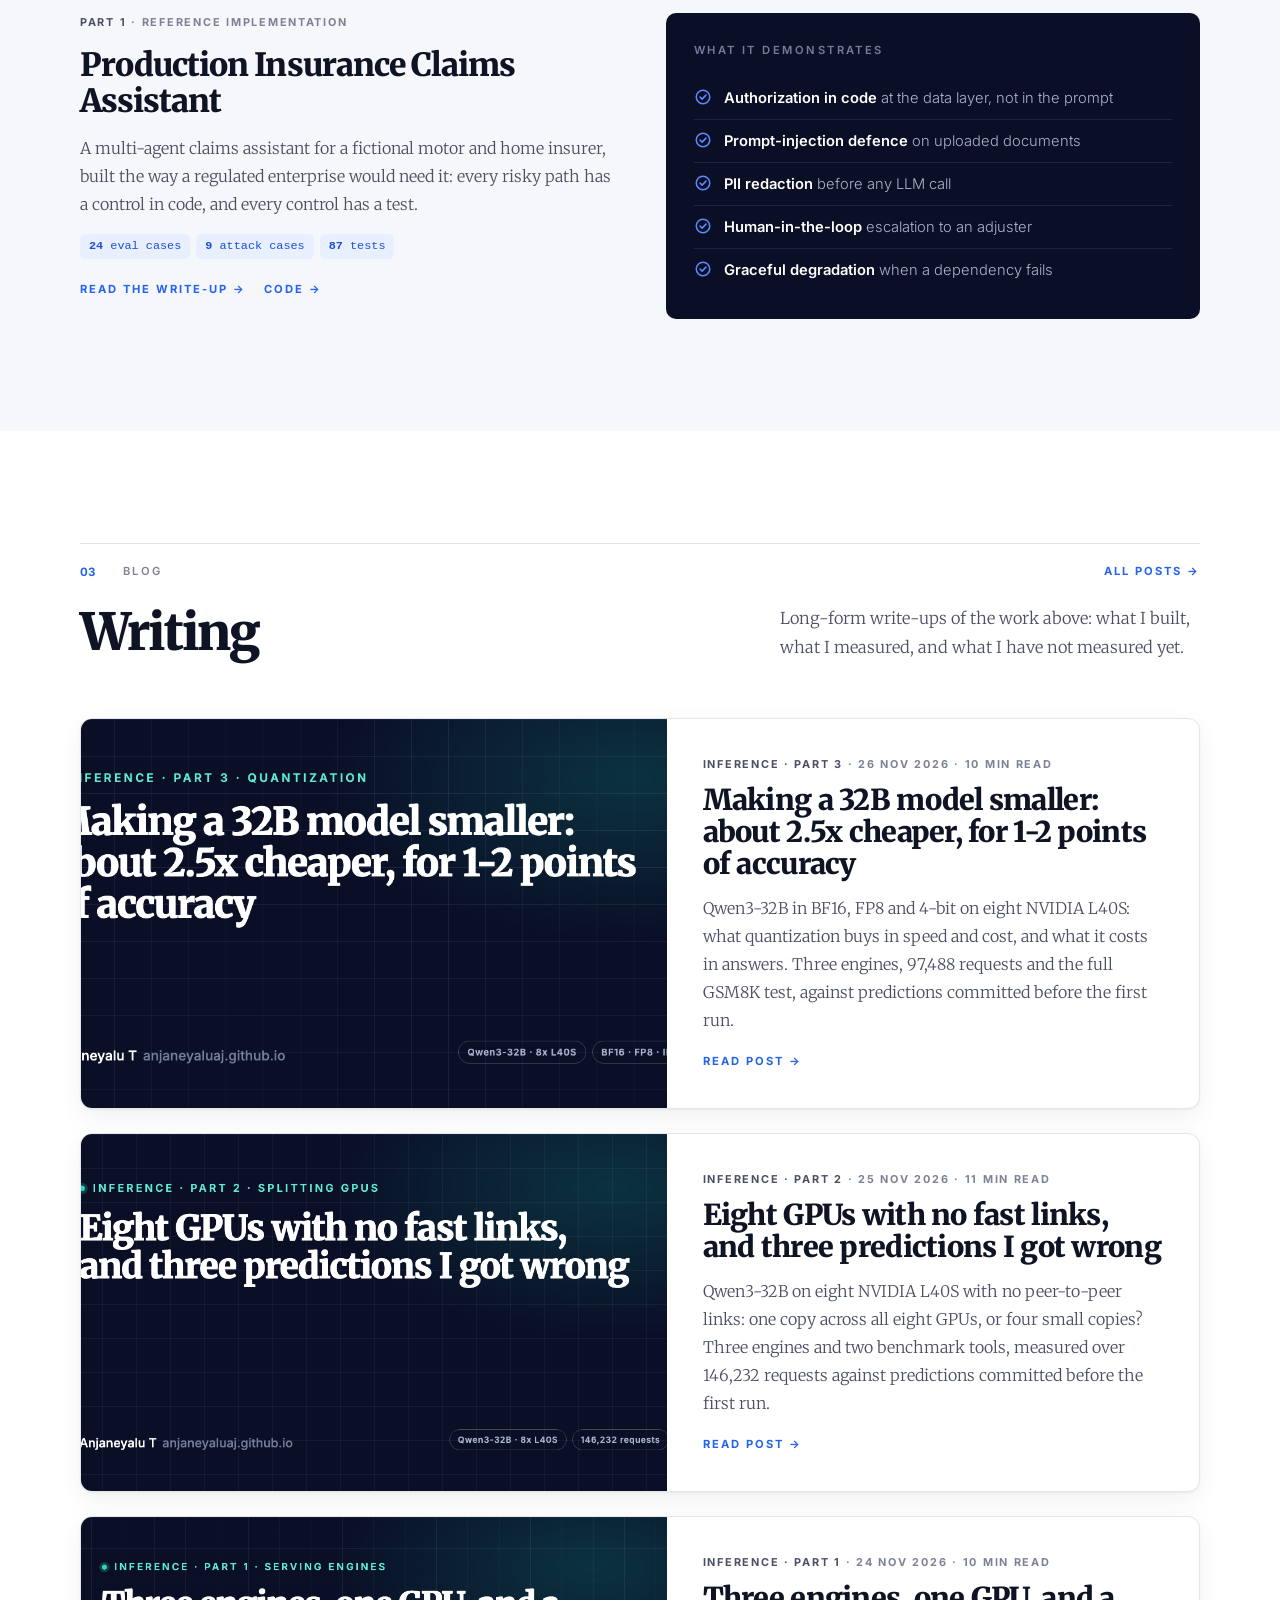
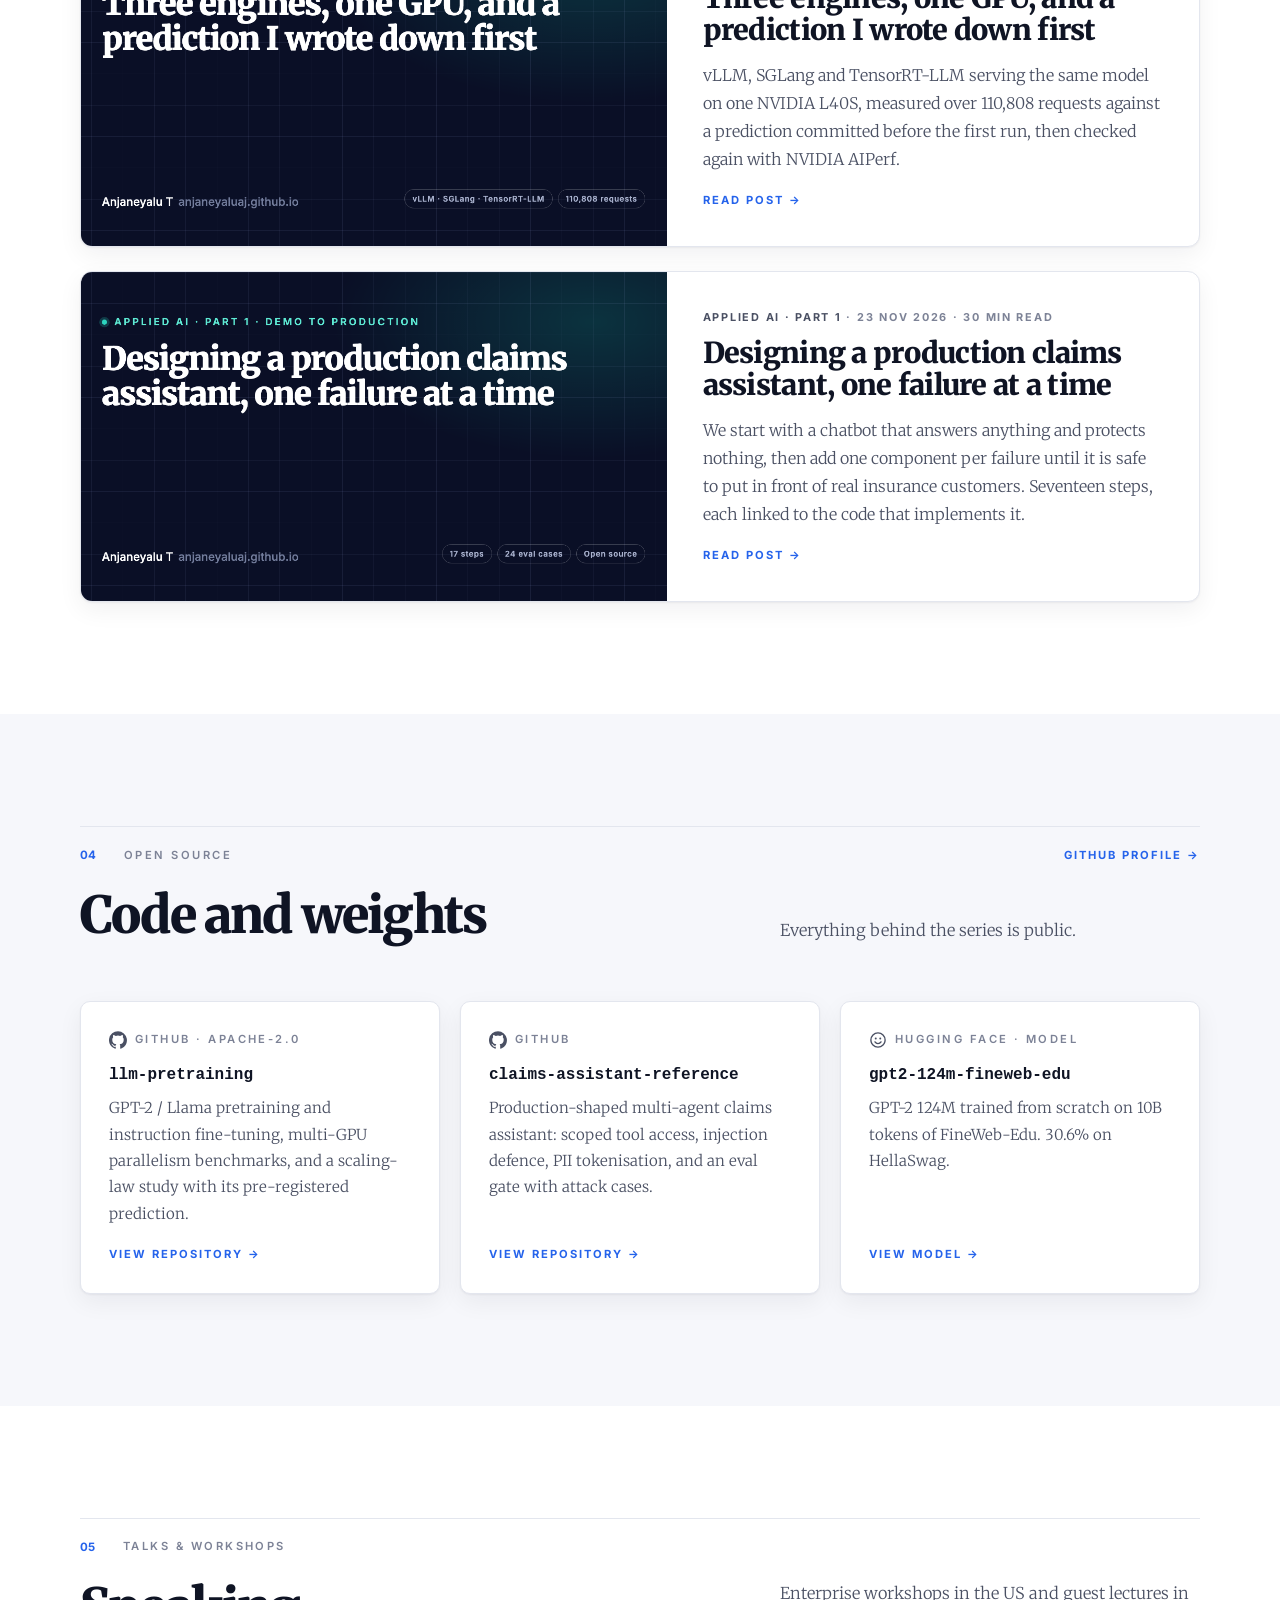
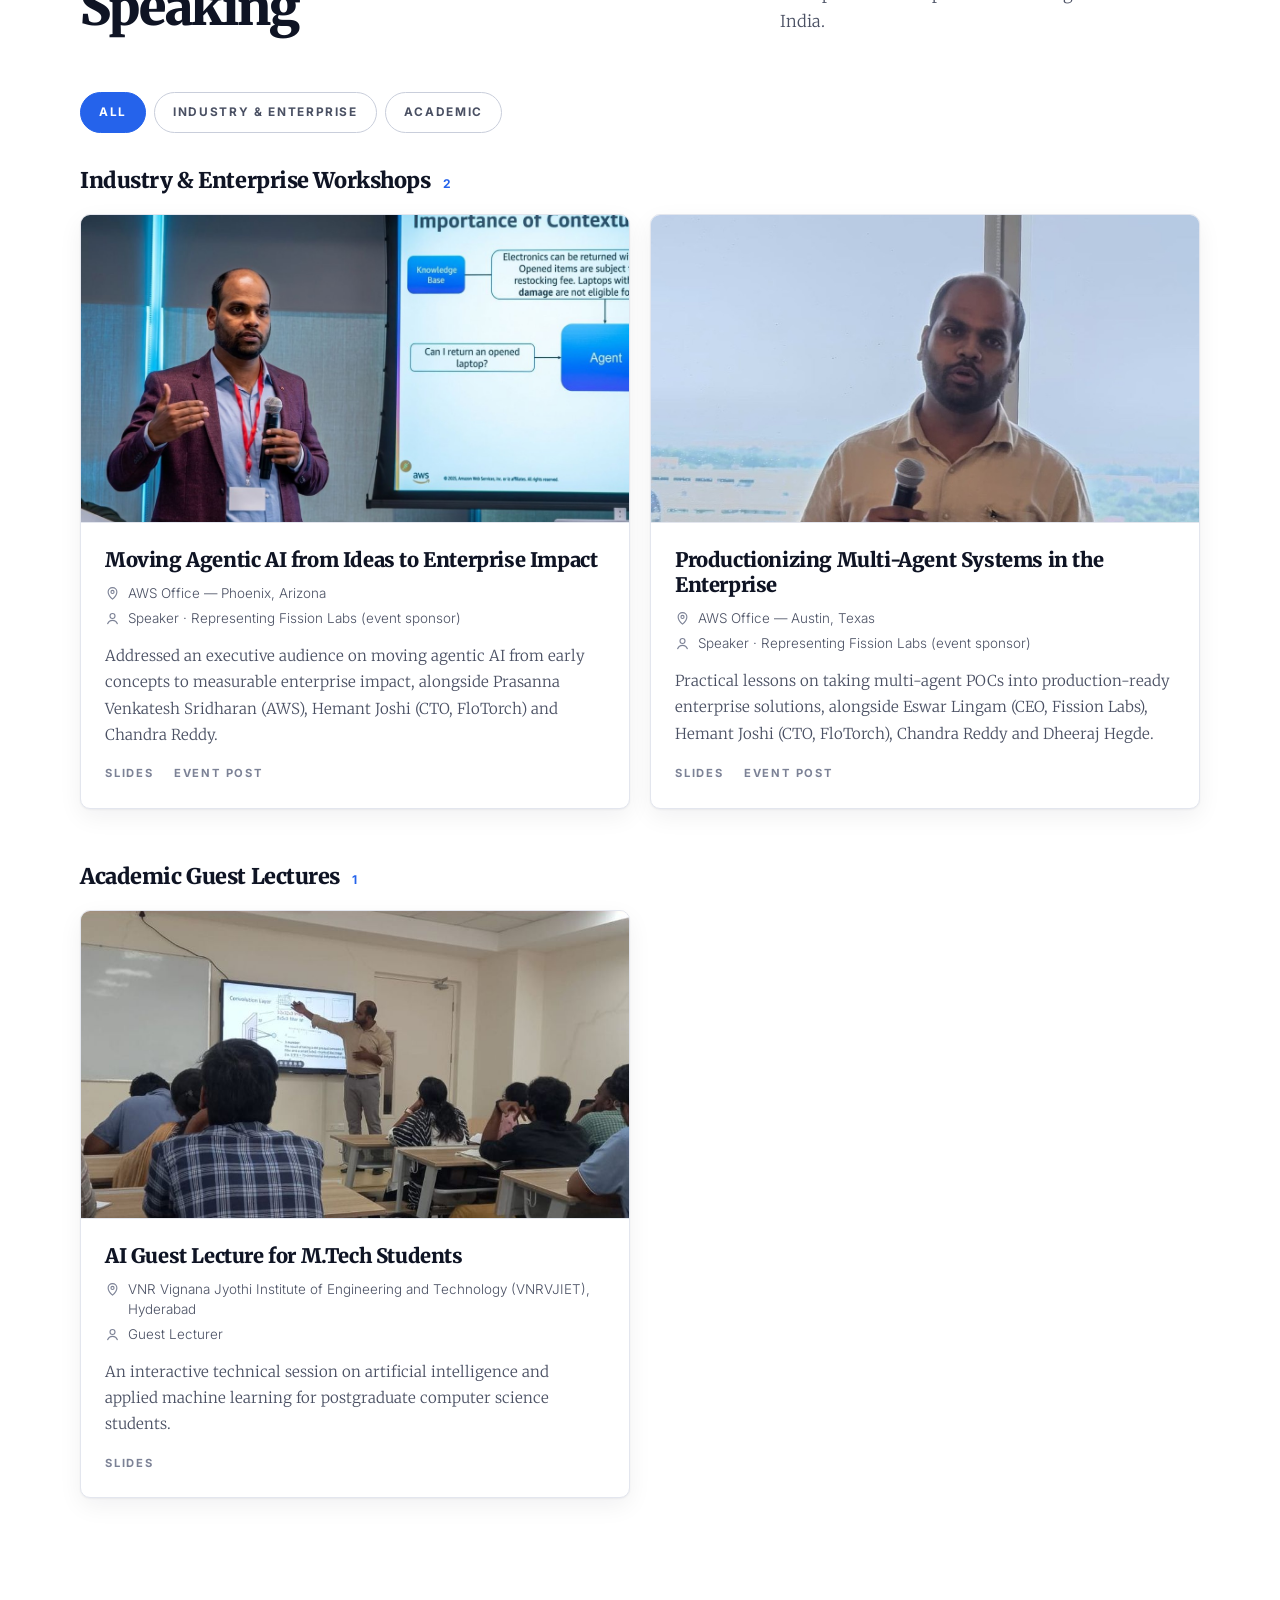
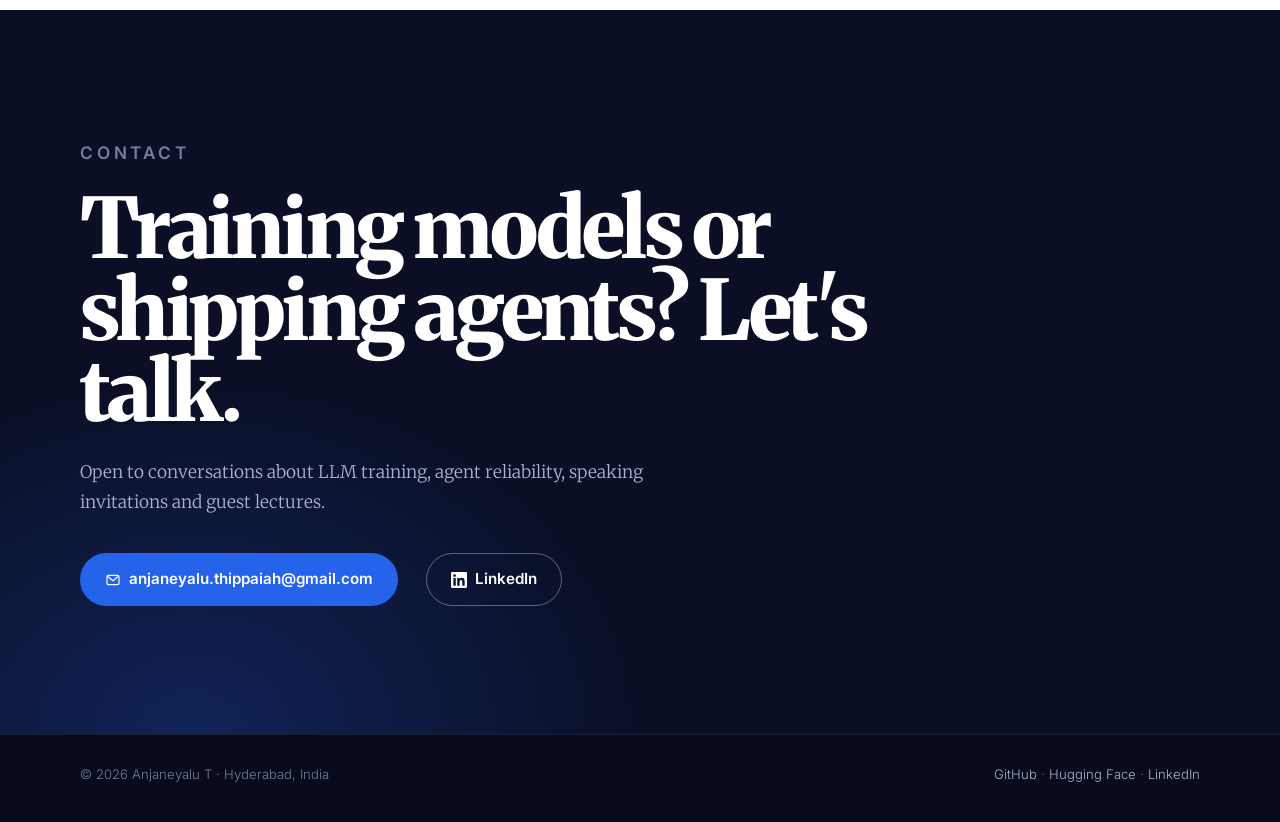
==== commit ffd567ea: "Blog: Inference Part 3, quantization (BF16 vs FP8 vs INT4 on 8x L40S); link from Part 2" ====
--- a/index.html
+++ b/index.html
@@ -348,6 +348,15 @@
         <!-- Newest post first. To add a post, copy one <a class="post-card"> block, put it at the top,
              and add the same card to blog/index.html. The cover is the post's 1200x630 og.png. -->
         <div class="post-list">
+          <a class="post-card" href="blog/quantization/">
+            <div class="post-cover"><img src="blog/quantization/og.png" width="1200" height="630" alt="" loading="lazy"></div>
+            <div class="post-text">
+              <p class="kicker">Inference · Part 3 <span class="muted">· 26 Nov 2026 · 10 min read</span></p>
+              <h3>Making a 32B model smaller: about 2.5x cheaper, for 1-2 points of accuracy</h3>
+              <p>Qwen3-32B in BF16, FP8 and 4-bit on eight NVIDIA L40S: what quantization buys in speed and cost, and what it costs in answers. Three engines, 97,488 requests and the full GSM8K test, against predictions committed before the first run.</p>
+              <span class="go">Read post →</span>
+            </div>
+          </a>
           <a class="post-card" href="blog/splitting-gpus/">
             <div class="post-cover"><img src="blog/splitting-gpus/og.png" width="1200" height="630" alt="" loading="lazy"></div>
             <div class="post-text">
